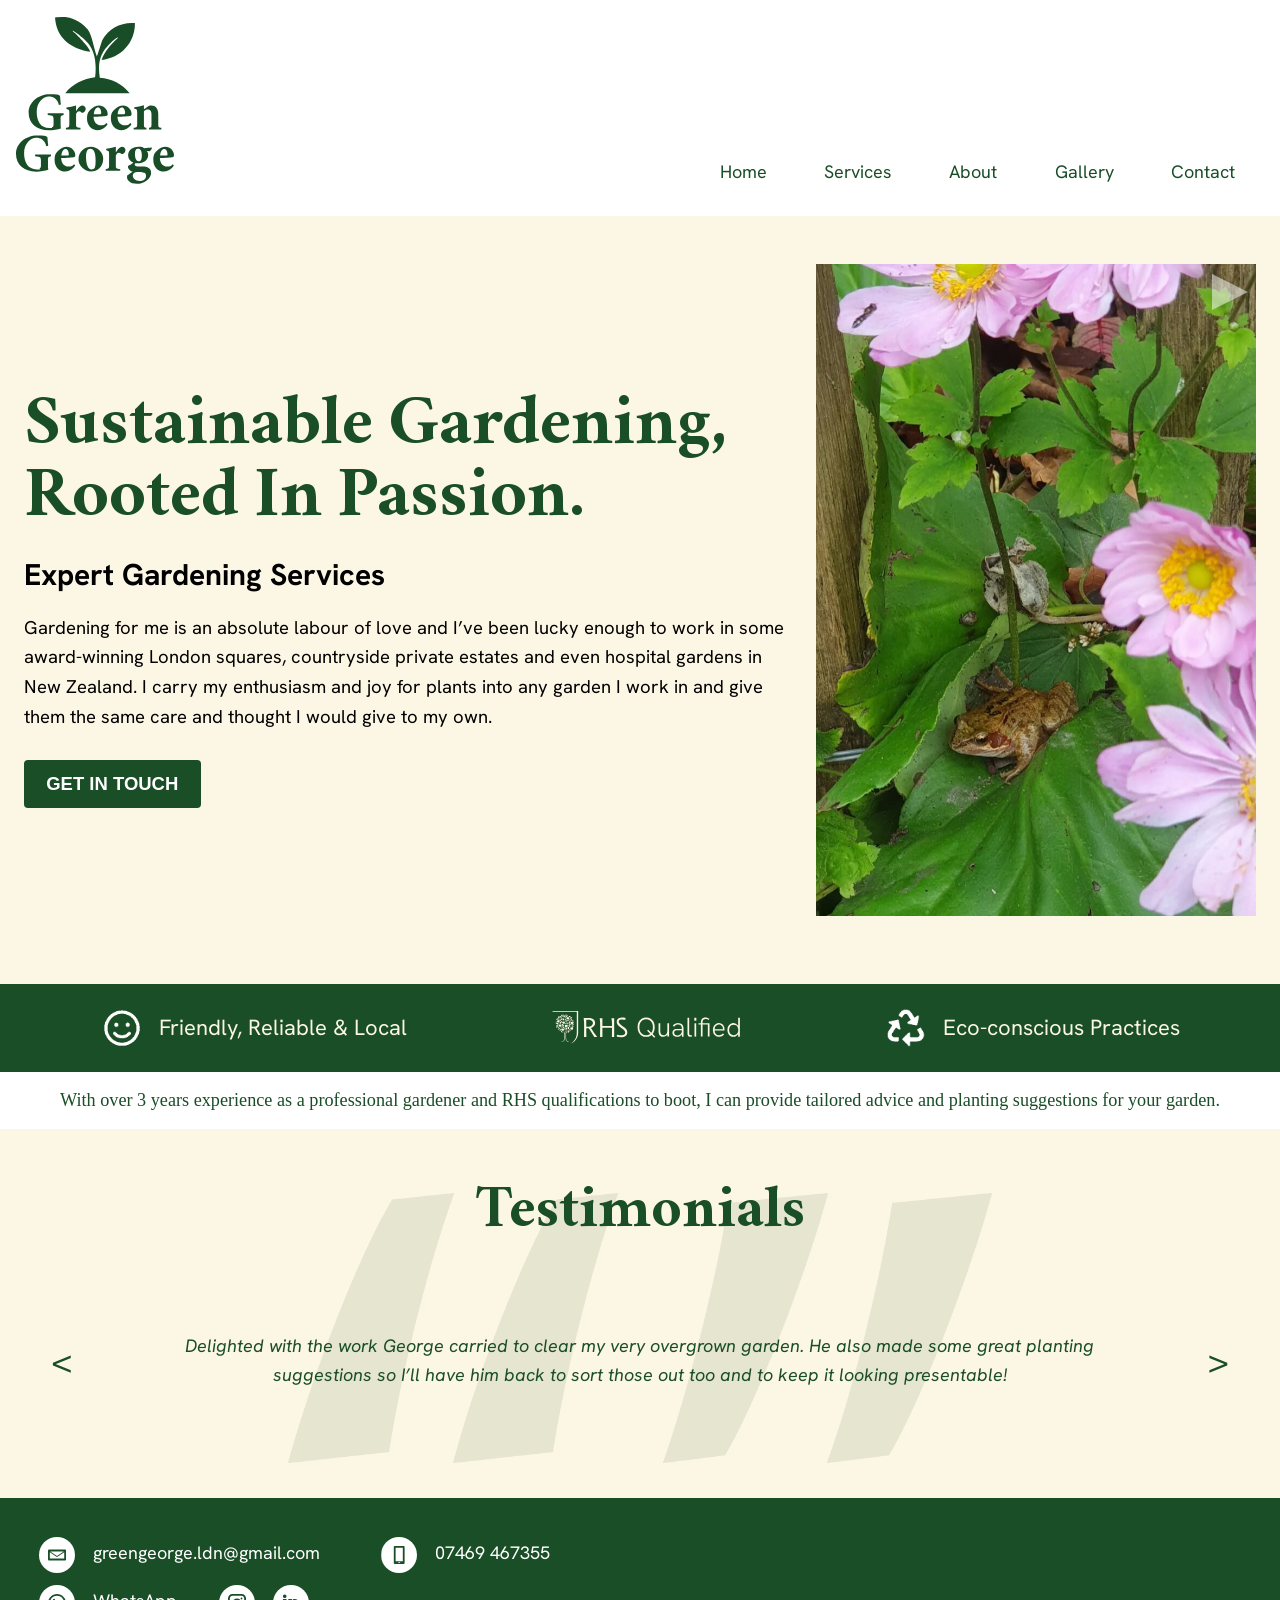
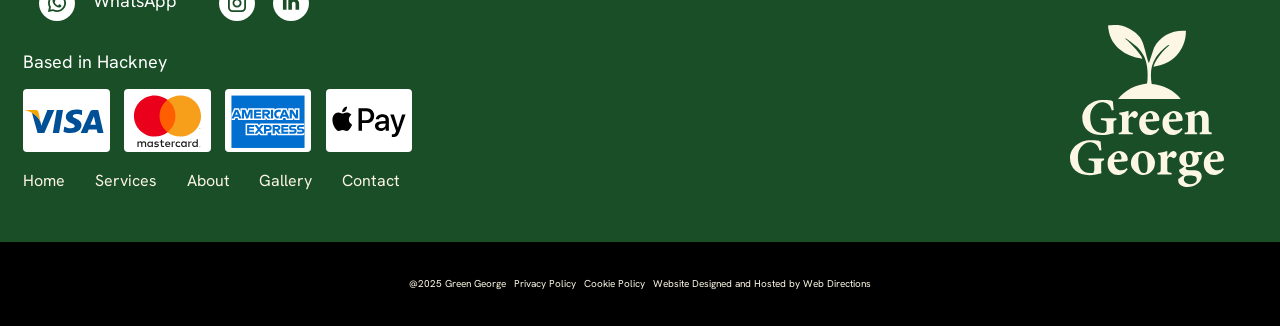
==== index.html @ a33f0d45 "css to hide appropriate spans on load" ====
<html lang="en-GB" class="no-js">
  <head>
    <meta charset="UTF-8" />
    <meta name="viewport" content="width=device-width, initial-scale=1" />
    <link rel="profile" href="https://gmpg.org/xfn/11" />
    <meta
      name="robots"
      content="index, follow, max-image-preview:large, max-snippet:-1, max-video-preview:-1"
    />
    <meta property="og:locale" content="en_US" />
    <meta property="og:type" content="website" />
    <meta property="og:title" content="Home - Green George" />
    <meta
      property="og:description"
      content="Expert Gardening Services - Providing tailored advice and planting suggestions for you and your garden"
    />
    <meta property="og:url" content="https://greengeorge.co.uk/" />
    <meta property="og:site_name" content="Green George" />
    <meta
      property="article:modified_time"
      content="2025-09-25T16:27:24+00:00"
    />
    <meta
      property="og:image"
      content="https://greengeorge.co.uk/wp-content/uploads/2025/09/IMG_1477-1.jpg"
    />
    <meta property="og:image:width" content="1350" />
    <meta property="og:image:height" content="1800" />
    <meta property="og:image:type" content="image/jpeg" />
    <meta name="twitter:card" content="summary_large_image" />

    <title>Home - Green George</title>
    <link rel="stylesheet" href="resources/css/main.css" media="all" />
    <link rel="preconnect" href="https://fonts.googleapis.com" />
    <link rel="preconnect" href="https://fonts.gstatic.com" crossorigin />
    <link
      href="https://fonts.googleapis.com/css2?family=Hanken+Grotesk:ital,wght@0,100..900;1,100..900&display=swap"
      rel="stylesheet"
    />
    <script>
      if (screen && screen.width) {
        document.cookie =
          "resolution=" + Math.max(screen.width, screen.height) + "; path=/";
      }
    </script>
    <script src="resources/js/mod.js"></script>
  </head>
  <body>
    <div id="home">
      <header>
        <h1>Green George</h1>
        <a href="#">
          <svg xmlns="http://www.w3.org/2000/svg" viewBox="0 0 424 447.7">
            <defs>
              <style>
                .st0 {
                  fill: #194e27;
                }
              </style>
            </defs>
            <path
              class="st0"
              d="M136.2.5c19.6,2.3,44.5,17.5,56.4,33.1,11.9,15.6,15.4,48.4,24.5,72.1l14.3-43c16.8-32.8,51.3-49.5,87.7-46.5,1,52.3-37.7,94.4-89.5,98.9,8.4-23.4,25.8-42.7,43.9-58.9.2-1.2-1.6-1.1-2.3-.8-7.9,3.2-28.3,24.8-33.5,32.4-16.3,23.8-16.9,47.4-12.9,75.2,31.3,1.9,60.8,17,80.2,41.5h-172.7c19.3-24.7,49-38.9,79.9-42.6,2.2-14.7,2-29.8.2-44.6-3.2-25.5-12.4-42.5-31.4-59.7-4.3-3.9-21.6-17.8-25.9-19.6s-2.6-.4-2.3.8c7.2,4.3,49.8,48.8,45.5,54.2-45.3-6.4-85.8-32.8-92.3-81.1-.3-2.2-2.3-11.5.5-11.5,9.5.8,20.5-1.1,29.8,0h-.1Z"
            ></path>
            <g>
              <path
                class="st0"
                d="M127.7,262.8c-7.1,1.4-8,2-8,11.5v11.2c0,5.1.1,9.7.9,13.4-8.5,2.1-20.9,5.3-32.5,5.3-33,0-54.2-18.8-54.2-47.3s26.3-49.5,56.4-49.5,22.6,2.8,27.8,4c.4,5,1.1,12.4,2.3,23.6l-5.3,1c-3.6-15.8-14.2-22.6-27.6-22.6s-31.9,15.4-31.9,41,10.5,43.8,33.9,43.8,6.1-.4,8-1.7c2.1-1.3,3.3-3.6,3.3-7.8v-13.5c0-10-.7-11.1-15.7-12.4v-4.8h42.7v4.8h0Z"
              ></path>
              <path
                class="st0"
                d="M161.7,252.4c5.1-8.8,10.7-14.9,15.9-14.9s9.5,4,9.5,8.8-3.1,9.1-7,10.5c-2,.7-3.4.3-4.4-.6-2.4-2-4.1-3-6.5-3s-5.6,1.9-8,7.4v26.5c0,8.8.9,9.4,11.8,10.4v4.6h-39v-4.6c7.7-.9,9.1-1.6,9.1-10.4v-31c0-7.3-1.1-7.8-7.7-9.4v-4c8.5-1.1,16.9-2.7,25.8-5.4v15.1h.5Z"
              ></path>
              <path
                class="st0"
                d="M245.7,288c-8.7,13-19.8,15.8-25.6,15.8-18.9,0-29.5-14.1-29.5-30.5s4.6-19.9,10.5-25.8c6.3-6.3,14.1-10.1,21.9-10.1,13.1,0,23.2,11.2,23.1,22.9,0,2.8-.9,4.7-4.1,5.1-2.6.3-19.9,1.7-33.9,2.3.7,15.2,9.1,22.9,19.2,22.9s10.8-1.9,15.8-6.1l2.6,3.4h0ZM208.9,261.1c5.8-.1,11.1-.3,16.9-.4,2.1-.1,2.8-.4,3-2.8,0-7.3-3.1-14.7-8.7-14.7s-10.4,6.5-11.2,17.9h0Z"
              ></path>
              <path
                class="st0"
                d="M309.8,288c-8.7,13-19.8,15.8-25.6,15.8-18.9,0-29.5-14.1-29.5-30.5s4.6-19.9,10.5-25.8c6.3-6.3,14.1-10.1,21.9-10.1,13.1,0,23.2,11.2,23.1,22.9,0,2.8-.9,4.7-4.1,5.1-2.6.3-19.9,1.7-33.9,2.3.7,15.2,9.1,22.9,19.2,22.9s10.8-1.9,15.8-6.1l2.6,3.4h0ZM272.9,261.1c5.8-.1,11.1-.3,16.9-.4,2.1-.1,2.8-.4,3-2.8,0-7.3-3.1-14.7-8.7-14.7s-10.4,6.5-11.2,17.9h0Z"
              ></path>
              <path
                class="st0"
                d="M356.9,302.1v-4.6c6-1,6.7-1.4,6.7-11.5v-24.2c0-10.2-4.7-13.4-9.8-13.4s-6.8,1.6-10.5,4.4v34.4c0,8.8.9,9.3,6.7,10.2v4.6h-34.3v-4.6c8.8-1.3,9.5-1.4,9.5-11v-29.5c0-8.5-.7-9.1-7.7-10.4v-4.1c8.1-1,17.4-3,25.8-5.4v10.5c2.8-2,5.7-4.3,8.8-6.3,4.3-2.7,7-4,11.1-4,11.5,0,18.6,8.5,18.6,22.8v26.9c0,9,.9,9.3,8.3,10.4v4.6h-33.2v.2Z"
              ></path>
              <path
                class="st0"
                d="M93.8,373.6c-7.1,1.4-8,2-8,11.5v11.2c0,5.1.1,9.7.9,13.4-8.5,2.1-20.9,5.3-32.5,5.3-33,0-54.2-18.8-54.2-47.3s26.3-49.5,56.4-49.5,22.6,2.8,27.8,4c.4,5,1.1,12.4,2.3,23.6l-5.3,1c-3.6-15.8-14.2-22.6-27.6-22.6s-31.9,15.4-31.9,41,10.5,43.8,33.9,43.8,6.1-.4,8-1.7c2.1-1.3,3.3-3.6,3.3-7.8v-13.5c0-10-.7-11.1-15.7-12.4v-4.8h42.7v4.8h-.1Z"
              ></path>
              <path
                class="st0"
                d="M158.7,398.8c-8.7,13-19.8,15.8-25.6,15.8-18.9,0-29.5-14.1-29.5-30.5s4.6-19.9,10.5-25.8c6.3-6.3,14.1-10.1,21.9-10.1,13.1,0,23.2,11.2,23.1,22.9,0,2.8-.9,4.7-4.1,5.1-2.6.3-19.9,1.7-33.9,2.3.7,15.2,9.1,22.9,19.2,22.9s10.8-1.9,15.8-6.1l2.6,3.4h0ZM121.8,371.9c5.8-.1,11.1-.3,16.9-.4,2.1-.1,2.8-.4,3-2.8,0-7.3-3.1-14.7-8.7-14.7s-10.4,6.5-11.2,17.9Z"
              ></path>
              <path
                class="st0"
                d="M234,380.3c0,22.9-16.4,34.3-33,34.3s-33.3-16.2-33.3-31.7c0-22.9,18.1-34.6,33.9-34.6s32.5,14.9,32.5,32h-.1ZM188,377.7c0,17.5,5.6,31.3,14.5,31.3s11.1-3.6,11.1-24.5-5-30.7-14-30.7-11.7,7.5-11.7,23.9h0Z"
              ></path>
              <path
                class="st0"
                d="M268.4,363.2c5.1-8.8,10.7-14.9,15.9-14.9s9.5,4,9.5,8.8-3.1,9.1-7,10.5c-2,.7-3.4.3-4.4-.6-2.4-2-4.1-3-6.5-3s-5.6,1.9-8,7.4v26.5c0,8.8.9,9.4,11.8,10.4v4.6h-39v-4.6c7.7-.9,9.1-1.6,9.1-10.4v-31c0-7.3-1.1-7.8-7.7-9.4v-4c8.5-1.1,16.9-2.7,25.8-5.4v15.1h.5Z"
              ></path>
              <path
                class="st0"
                d="M365.1,351.4c-.9,2.4-3.6,7.1-6.1,8.7l-8.1-.6c2.3,2.7,3.8,6,3.8,10.8,0,14.8-13.2,22.2-27.2,22.2s-4.8-.4-7-.7c-1.1,1.1-2,2.4-2,4,0,2.4,2.3,5.6,9.1,5.4,4.6,0,8.5-.1,13.1-.1,8.8,0,21.9,2.4,21.9,17.4s-19.1,29.2-38,29.2-26.6-9.4-26.6-17.4,1.6-5.4,4.4-7.8c3.4-2.7,7.1-4.7,10.8-7-6-2.1-8.7-4.8-10.7-7.8-1.6-2.3-2.3-5.7-2.1-7.7,7.4-3,11.8-6.8,14.5-9.4-8.5-2.8-14-10.1-14-18.9,0-15.9,14.8-23.3,27.6-23.3s10,1.1,15.2,3.8c7.4-.3,14.9-1.1,20.6-1.7l.6,1h.2ZM316.7,418.8c-2,2.1-3.3,4.3-3.3,7.3,0,6.8,7.1,13.7,18.4,13.7s17.2-5.8,17.2-13.4-3.6-8.1-8-9.3c-3.8-1-7-1.3-12.2-1.3s-10,.7-12.1,3h0ZM319.3,369.3c0,10,3.3,17.9,9.8,17.9s8.5-5.7,8.5-16.2-3-17.5-9.8-17.5-8.5,5.4-8.5,15.8h0Z"
              ></path>
              <path
                class="st0"
                d="M423.6,398.8c-8.7,13-19.8,15.8-25.6,15.8-18.9,0-29.5-14.1-29.5-30.5s4.6-19.9,10.5-25.8,14.1-10.1,21.9-10.1c13.1,0,23.2,11.2,23.1,22.9,0,2.8-.9,4.7-4.1,5.1-2.6.3-19.9,1.7-33.9,2.3.7,15.2,9.1,22.9,19.2,22.9s10.8-1.9,15.8-6.1l2.6,3.4h0ZM386.7,371.9c5.8-.1,11.1-.3,16.9-.4,2.1-.1,2.8-.4,3-2.8,0-7.3-3.1-14.7-8.7-14.7s-10.4,6.5-11.2,17.9h0Z"
              ></path>
            </g>
          </svg>
        </a>
        <input type="checkbox" id="menu" />
        <label for="menu">nav</label>
        <nav>
          <ul>
            <li><a href="#">Home</a></li>
            <li><a href="services/">Services</a></li>
            <li><a href="about/">About</a></li>
            <li><a href="gallery/">Gallery</a></li>
            <li><a href="contact/">Contact</a></li>
          </ul>
        </nav>
      </header>
      <main>
        <section id="player" class="c-mm">
          <input type="checkbox" id="anim1" name="slideshow" hidden />
          <label class="c-mm__play" for="anim1"></label>
          <aside>
            <figure style="--animn: kb-t; --index: 0; --y: 60%"
            >
              <img src="resources/images/10PLTMGGEh8.jpg" />
            </figure>
            <figure style="--animn: kb-tr; --index: 1; --y: 60%"
            >
              <img src="resources/images/20241104_131502.jpg" />
            </figure>
            <figure style="--animn: kb-bl; --index: 2; --x: 55%"
            >
              <img src="resources/images/20241114_094758.jpg" />
            </figure>
            <figure style="--animn: kb-tl; --index: 3; --y: 35%"
            >
              <img src="resources/images/IMG_0311.jpg" />
            </figure>

            <figure style="--animn: kb-r; --index: 4; --y: 55%"
            >
              <img src="resources/images/IMG_0324.jpg" />
            </figure>
            <figure style="--animn: kb-t; --index: 5"
            >
              <img src="resources/images/IMG_0229.jpg" />
            </figure>
            <figure style="--animn: kb-tr; --index: 6"
            >
              <img src="resources/images/IMG_0558.jpg" />
            </figure>

            <figure style="--animn: kb-tl; --index: 7; --y: 80%"
            >
              <img src="resources/images/IMG_1395.jpg" />
            </figure>
            <figure style="--animn: kb-br; --index: 8; --y: 70%"
            >
              <img src="resources/images/IMG_1442.jpg" />
            </figure>
            <figure style="--animn: kb-t; --index: 9"
            >
              <img src="resources/images/IMG_1477.jpg" />
            </figure>

            <figure style="--animn: kb-tr; --index: 10; --y: 60%"
            >
              <img src="resources/images/IMG_0388.jpg" />
            </figure>
            <figure style="--animn: kb-bl; --index: 11; --y: 80%"
            >
              <img src="resources/images/IMG_1478.jpg" />
            </figure>
            <figure style="--animn: kb-bl; --index: 12"
            >
              <img src="resources/images/IMG_0556.jpg" />
            </figure>
            <figure style="--animn: kb-b; --index: 13; --y: 60%"
            >
              <img src="resources/images/IMG_1485.jpg" />
            </figure>
            <figure style="--animn: kb-bl; --index: 14"
            >
              <img src="resources/images/IMG_1530.jpg" />
            </figure>
            <figure style="
                --animn: kb-bl;
                --index: 15;
                --x: 90%;
                --y: 10%;
              "
            >
              <img src="resources/images/IMG_1531.jpg" />
            </figure>
          </aside>
          <article>
            <h1>Sustainable Gardening, Rooted In Passion.</h1>
            <h4>Expert Gardening Services</h4>
            <p>
              Gardening for me is an absolute labour of love and I&rsquo;ve been
              lucky enough to work in some award-winning London squares,
              countryside private estates and even hospital gardens in New
              Zealand. I carry my enthusiasm and joy for plants into any garden
              I work in and give them the same care and thought I would give to
              my own.
            </p>
            <button><a>Get In Touch</a></button>
          </article>
        </section>
        <nav class="eco">
          <ul>
            <li>Friendly, Reliable & Local</li>
            <li>RHS Qualified</li>
            <li>Eco-conscious Practices</li>
          </ul>
        </nav>
        <section class="mission">
          <article>
            <p>
              With over 3 years experience as a professional gardener and RHS
              qualifications to boot, I can provide tailored advice and planting
              suggestions for your garden.
            </p>
          </article>
        </section>

        <section class="testimonials">
          <h2>Testimonials</h2>
          <div>
            <article>
              <p>
                George is excellent! Highly knowledgeable, very friendly, and
                works very efficiently. He did an excellent job with big
                pruning, weeding, mulching job, was highly communicative
                beforehand, and followed up with a very detailed list of
                planting ideas. Highly recommend!
              </p>
            </article>
            <article>
              <p>
                George is a brilliant gardener. Very knowledgeable about plants
                and garden design and a hard worker. He helped us transform our
                garden. I cannot recommend him highly enough.
              </p>
            </article>
            <article>
              <p>
                George has done an excellent job with our back garden. He is
                responsive and clear in communications when organising
                appointments. His work is thorough and the garden looks great
                after he has visited. He is proactive in making suggestions to
                improve the garden in achievable ways and is happy to implement
                those changes (for example, we had a bed that needed filling so
                he brought some lavender round to plant, and we have large
                invasive Budlea that he is helping to find a permanent solution
                for). He is clearly very knowledgeable about horticulture and
                that has helped him get to grips quickly with the specific
                issues in our garden. We are very happy to have George&rsquo;s
                services and would recommend him to others in the London area.
              </p>
            </article>
            <article>
              <p>
                Delighted with the work George carried to clear my very
                overgrown garden. He also made some great planting suggestions
                so I&rsquo;ll have him back to sort those out too and to keep it
                looking presentable!
              </p>
            </article>
          </div>
        </section>
        <footer>
          <section class="contact">
            <p>greengeorge.ldn@gmail.com</p>
            <p>07469 467355</p>
            <p>WhatsApp</p>
            <p></p>
            <p></p>
          </section>
          <p>Based in Hackney</p>
          <section class="payment">
            <div></div>
            <div></div>
            <div></div>
            <div></div>
          </section>
          <nav>
            <ul>
              <li><a href="#">Home</a></li>
              <li><a href="../services">Services</a></li>
              <li><a href="../about">About</a></li>
              <li><a href="../gallery">Gallery</a></li>
              <li><a href="../contact">Contact</a></li>
            </ul>
          </nav>
        </footer>
      </main>
      <footer>
        <ul>
          <li><a href="#">@2025 Green George</a></li>
          <li><a href="privacy">Privacy Policy</a></li>
          <li><a href="cookie">Cookie Policy</a></li>
          <li>
            <a href="https://webdirections.co.uk/" target="_blank"
              >Website Designed and Hosted by Web Directions</a
            >
          </li>
        </ul>
      </footer>
    </div>
    <script src="resources/js/meta.js"></script>
    <script src="resources/js/utils.js"></script>
    <script src="resources/js/testi.js"></script>
  </body>
</html>
---- resources/css/main.css ----
@import url(https://fonts.googleapis.com/css?family=Merriweather:wght@400;700&display=swap);
/*https://gist.github.com/robinrendle/1d20c566c5e5fbd67f25*/
/*Box sizing (the nuclear option)*/
html {
  -ms-box-sizing: border-box;
  -webkit-box-sizing: border-box;
  -moz-box-sizing: border-box;
  box-sizing: border-box;
}

*,
*:before,
*:after {
  -ms-box-sizing: inherit;
  -webkit-box-sizing: inherit;
  -moz-box-sizing: inherit;
  box-sizing: inherit;
}

/* Fix font rendering defaults */
html, button {
  -ms-text-size-adjust: 100%;
  -webkit-text-size-adjust: 100%;
  -webkit-font-smoothing: antialiased;
  -moz-osx-font-smoothing: grayscale;
}

body {
  font-size: 100%;
}

html, body {
  height: 100%;
}

html, body, div, span, applet, object, iframe, h1, h2, h3, h4, h5, h6, p, blockquote, pre, a, abbr, acronym, address, big, cite, code, del, dfn, em, img, ins, kbd, q, s, samp, small, strike, strong, sub, sup, tt, var, b, u, i, center, input, dl, dt, dd, ol, ul, li, fieldset, form, label, legend, table, caption, tbody, tfoot, thead, tr, th, td, article, aside, canvas, embed, figure, figcaption, footer, header, hgroup, menu, nav, output, section, summary, time, mark, audio, video {
  margin: 0;
  padding: 0;
}

/* IE fixes for HTML5 elements */
article, aside, details, figcaption, figure, footer, header, hgroup, main, menu, nav, section, summary {
  display: block;
}

table {
  border-collapse: collapse;
  border-spacing: 0;
}

caption, th, td {
  text-align: left;
  font-weight: normal;
  vertical-align: middle;
}

strong, b, mark {
  font-weight: bold;
  font-style: inherit;
}

em, i, cite, q, address, dfn, var {
  font-style: italic;
  font-weight: inherit;
}

a, u, ins {
  text-decoration: none;
}

pre, code, samp, kbd {
  font-family: monospace;
}

iframe {
  width: 100%;
}

img {
  /*max-width: 100%;
     height: auto;
     -msinterpolation-mode: bicubic;*/
  border: none;
}

input, select, textarea {
  font: inherit;
}

button {
  cursor: pointer;
  font-size: 100%;
}

ol, ul, dl {
  list-style: none;
}

/* Mixin to prefix a property
/// @author Kitty Giraudel
/// @param {String} $property - Property name
/// @param {*} $value - Property value
/// @param {List} $prefixes (()) - List of prefixes to print
/// */
/*.selector {
  @include prefix(transform, rotate(45deg), webkit ms);
}
  */
/*
https://www.sitepoint.com/building-linear-gradient-mixin-sass/#buildingthemixin
Test if `$value` is a valid direction
@param {*} $value - Value to test
@return {Bool}
*/
.spandef {
  background-color: rgba(255, 255, 255, 0.2);
}

.spanhi {
  background-color: white;
}

@keyframes services {
  0% {
    margin-left: 0%;
  }
  14% {
    margin-left: 0%;
  }
  17% {
    margin-left: -100%;
  }
  32% {
    margin-left: -100%;
  }
  35% {
    margin-left: -200%;
  }
  49% {
    margin-left: -200%;
  }
  52% {
    margin-left: -300%;
  }
  67% {
    margin-left: -300%;
  }
  70% {
    margin-left: -400%;
  }
  84% {
    margin-left: -400%;
  }
  87% {
    margin-left: -500%;
  }
  100% {
    margin-left: -500%;
  }
}
@keyframes span1 {
  0% {
    background-color: white;
  }
  17% {
    background-color: white;
  }
  18% {
    background-color: rgba(255, 255, 255, 0.2);
  }
}
@keyframes span2 {
  0% {
    background-color: rgba(255, 255, 255, 0.2);
  }
  17% {
    background-color: rgba(255, 255, 255, 0.2);
  }
  18% {
    background-color: white;
  }
  34% {
    background-color: white;
  }
  35% {
    background-color: rgba(255, 255, 255, 0.2);
  }
}
@keyframes span3 {
  0% {
    background-color: rgba(255, 255, 255, 0.2);
  }
  34% {
    background-color: rgba(255, 255, 255, 0.2);
  }
  35% {
    background-color: white;
  }
  51% {
    background-color: white;
  }
  52% {
    background-color: rgba(255, 255, 255, 0.2);
  }
}
@keyframes span4 {
  0% {
    background-color: rgba(255, 255, 255, 0.2);
  }
  51% {
    background-color: rgba(255, 255, 255, 0.2);
  }
  52% {
    background-color: white;
  }
  68% {
    background-color: white;
  }
  71% {
    background-color: rgba(255, 255, 255, 0.2);
  }
}
@keyframes span5 {
  0% {
    background-color: rgba(255, 255, 255, 0.2);
  }
  70% {
    background-color: rgba(255, 255, 255, 0.2);
  }
  71% {
    background-color: white;
  }
  87% {
    background-color: white;
  }
  88% {
    background-color: rgba(255, 255, 255, 0.2);
  }
}
@keyframes span6 {
  0% {
    background-color: rgba(255, 255, 255, 0.2);
  }
  86% {
    background-color: rgba(255, 255, 255, 0.2);
  }
  87% {
    background-color: white;
  }
  100% {
    background-color: white;
  }
}
@keyframes services_mid {
  0% {
    margin-left: 0%;
  }
  17% {
    margin-left: 0%;
  }
  20% {
    margin-left: -52%;
  }
  37% {
    margin-left: -52%;
  }
  40% {
    margin-left: -104%;
  }
  57% {
    margin-left: -104%;
  }
  60% {
    margin-left: -156%;
  }
  77% {
    margin-left: -156%;
  }
  80% {
    margin-left: -208%;
  }
  100% {
    margin-left: -208%;
  }
}
@keyframes span11 {
  0% {
    background-color: white;
  }
  19% {
    background-color: white;
  }
  20% {
    background-color: rgba(255, 255, 255, 0.2);
  }
}
@keyframes span12 {
  0% {
    background-color: rgba(255, 255, 255, 0.2);
  }
  19% {
    background-color: rgba(255, 255, 255, 0.2);
  }
  20% {
    background-color: white;
  }
  39% {
    background-color: white;
  }
  40% {
    background-color: rgba(255, 255, 255, 0.2);
  }
}
@keyframes span13 {
  0% {
    background-color: rgba(255, 255, 255, 0.2);
  }
  39% {
    background-color: rgba(255, 255, 255, 0.2);
  }
  40% {
    background-color: white;
  }
  59% {
    background-color: white;
  }
  60% {
    background-color: rgba(255, 255, 255, 0.2);
  }
}
@keyframes span14 {
  0% {
    background-color: rgba(255, 255, 255, 0.2);
  }
  59% {
    background-color: rgba(255, 255, 255, 0.2);
  }
  60% {
    background-color: white;
  }
  79% {
    background-color: white;
  }
  80% {
    background-color: rgba(255, 255, 255, 0.2);
  }
}
@keyframes span15 {
  0% {
    background-color: rgba(255, 255, 255, 0.2);
  }
  79% {
    background-color: rgba(255, 255, 255, 0.2);
  }
  80% {
    background-color: white;
  }
  99% {
    background-color: white;
  }
  100% {
    background-color: rgba(255, 255, 255, 0.2);
  }
}
@keyframes services_max {
  0% {
    margin-left: 0%;
  }
  22% {
    margin-left: 0%;
  }
  25% {
    margin-left: -34.333%;
  }
  47% {
    margin-left: -34.333%;
  }
  50% {
    margin-left: -68.666%;
  }
  72% {
    margin-left: -68.666%;
  }
  75% {
    margin-left: -103%;
  }
  100% {
    margin-left: -103%;
  }
}
@keyframes span21 {
  0% {
    background-color: white;
  }
  24% {
    background-color: white;
  }
  25% {
    background-color: rgba(255, 255, 255, 0.2);
  }
}
@keyframes span22 {
  0% {
    background-color: rgba(255, 255, 255, 0.2);
  }
  25% {
    background-color: rgba(255, 255, 255, 0.2);
  }
  26% {
    background-color: white;
  }
  49% {
    background-color: white;
  }
  50% {
    background-color: rgba(255, 255, 255, 0.2);
  }
}
@keyframes span23 {
  0% {
    background-color: rgba(255, 255, 255, 0.2);
  }
  50% {
    background-color: rgba(255, 255, 255, 0.2);
  }
  51% {
    background-color: white;
  }
  74% {
    background-color: white;
  }
  75% {
    background-color: rgba(255, 255, 255, 0.2);
  }
}
@keyframes span24 {
  0% {
    background-color: rgba(255, 255, 255, 0.2);
  }
  75% {
    background-color: rgba(255, 255, 255, 0.2);
  }
  76% {
    background-color: white;
  }
  99% {
    background-color: white;
  }
  100% {
    background-color: rgba(255, 255, 255, 0.2);
  }
}
@keyframes looper {
  5% {
    transform: translateX(0%);
  }
  6% {
    transform: translateX(-100%);
  }
  11% {
    transform: translateX(-100%);
  }
  12% {
    transform: translateX(-200%);
  }
  17% {
    transform: translateX(-200%);
  }
  18% {
    transform: translateX(-300%);
  }
  23% {
    transform: translateX(-300%);
  }
  24% {
    transform: translateX(-400%);
  }
  29% {
    transform: translateX(-400%);
  }
  30% {
    transform: translateX(-500%);
  }
  35% {
    transform: translateX(-500%);
  }
  36% {
    transform: translateX(-600%);
  }
  41% {
    transform: translateX(-600%);
  }
  42% {
    transform: translateX(-700%);
  }
  47% {
    transform: translateX(-700%);
  }
  48% {
    transform: translateX(-800%);
  }
  53% {
    transform: translateX(-800%);
  }
  54% {
    transform: translateX(-900%);
  }
  59% {
    transform: translateX(-900%);
  }
  60% {
    transform: translateX(-1000%);
  }
  65% {
    transform: translateX(-1000%);
  }
  66% {
    transform: translateX(-1100%);
  }
  71% {
    transform: translateX(-1100%);
  }
  72% {
    transform: translateX(-1200%);
  }
  77% {
    transform: translateX(-1200%);
  }
  78% {
    transform: translateX(-1300%);
  }
  83% {
    transform: translateX(-1300%);
  }
  84% {
    transform: translateX(-1400%);
  }
  89% {
    transform: translateX(-1400%);
  }
  90% {
    transform: translateX(-1500%);
  }
  95% {
    transform: translateX(-1500%);
  }
  96% {
    transform: translateX(-1600%);
  }
  100% {
    transform: translateX(-1600%);
  }
}
@keyframes testo {
  22% {
    transform: translateX(0);
  }
  25% {
    transform: translateX(-100%);
  }
  47% {
    transform: translateX(-100%);
  }
  50% {
    transform: translateX(-200%);
  }
  72% {
    transform: translateX(-200%);
  }
  75% {
    transform: translateX(-300%);
  }
  100% {
    transform: translateX(-300%);
  }
}
@keyframes gallery {
  0% {
    transform: scale(80%);
  }
  100% {
    transform: scale(100%);
  }
}
/* ----------------------------------------------
 * Generated by Animista on 2020-11-25 9:5:10
 * Licensed under FreeBSD License.
 * See http://animista.net/license for more info. 
 * w: http://animista.net, t: @cssanimista
 * ---------------------------------------------- */
@keyframes kb-t {
  0% {
    transform: scale(1) translateY(0);
    transform-origin: 50% 16%;
  }
  100% {
    transform: scale(1.25) translateY(-15px);
    transform-origin: top;
  }
}
@keyframes kb-tr {
  0% {
    transform: scale(1) translate(0, 0);
    transform-origin: 84% 16%;
  }
  100% {
    transform: scale(1.25) translate(20px, -15px);
    transform-origin: right top;
  }
}
@keyframes kb-r {
  0% {
    transform: scale(1) translate(0, 0);
    transform-origin: 84% 50%;
  }
  100% {
    transform: scale(1.25) translateX(20px);
    transform-origin: right;
  }
}
@keyframes kb-br {
  0% {
    transform: scale(1) translate(0, 0);
    transform-origin: 84% 84%;
  }
  100% {
    transform: scale(1.25) translate(20px, 15px);
    transform-origin: right bottom;
  }
}
@keyframes kb-b {
  0% {
    transform: scale(1) translateY(0);
    transform-origin: 50% 84%;
  }
  100% {
    transform: scale(1.25) translateY(15px);
    transform-origin: bottom;
  }
}
@keyframes kb-bl {
  0% {
    transform: scale(1) translate(0, 0);
    transform-origin: 16% 84%;
  }
  100% {
    transform: scale(1.5) translate(-20px, 15px);
    transform-origin: left bottom;
  }
}
@keyframes kb-l {
  0% {
    transform: scale(1) translate(0, 0);
    transform-origin: 16% 50%;
  }
  100% {
    transform: scale(1.25) translate(-20px, 15px);
    transform-origin: left;
  }
}
@keyframes kb-tl {
  0% {
    transform: scale(1) translate(0, 0);
    transform-origin: 16% 16%;
  }
  100% {
    transform: scale(1.25) translate(-20px, -15px);
    transform-origin: top left;
  }
}
@font-face {
  font-family: "Crimson";
  src: url("../font/Crimson-Bold.woff2") format("woff2"), url("../font/Crimson-Bold.woff") format("woff");
  font-weight: bold;
  font-style: normal;
  font-display: swap;
}
@font-face {
  font-family: "Handwritten";
  src: url("../fonts/AlexBrush-Regular.ttf") format("truetype");
}
body {
  font-family: "Lucida Sans", "Lucida Sans Regular", "Lucida Grande", "Lucida Sans Unicode", Geneva, Verdana, sans-serif;
  font-family: "Hanken Grotesk", sans-serif;
  font-optical-sizing: auto;
  font-style: normal;
  line-height: 1.4;
  font-size: 0.875rem;
}

h1,
h2 {
  font-family: "Crimson", "Times New Roman", Times, serif;
}

header nav ul {
  position: absolute;
  left: -9999px;
  top: auto;
  margin: 2em 0 0;
  max-height: 0;
  overflow: hidden;
  transition: max-height 0.5s ease-out;
}
header nav ul li a {
  padding: 0.8em 0.5em 0.8em 1em;
  display: block;
  color: hsl(0deg, 0%, 33%);
}
header nav ul li a:hover {
  color: white;
  background-color: hsl(104deg, 96%, 9%) !important;
}

main > section {
  padding: 0;
}
main > section article ul {
  list-style: disc;
  padding: 1em;
  line-height: 1.5;
  margin: 0 0 0 3em;
}
main > section article h1,
main > section article h2 {
  color: rgb(25, 78, 39);
  font-size: 2.6em;
  line-height: 1;
}
main > section article h4 {
  font-size: 1.3em;
  margin: 1em 0;
}
main > section:nth-child(2) article p:first-child {
  color: rgb(25, 78, 39);
  font-size: 1.3em;
  margin: 0 0 1em;
}
main > section:first-child {
  background-color: rgb(252, 246, 228);
}
main > section.services {
  padding: 0.7em 2em 0.7em;
  background-color: rgb(25, 78, 39);
  text-align: center;
}
main > section.services h2 {
  color: rgb(252, 246, 228);
  font-size: 2.3em;
  line-height: 1.7;
}
main > section.services article {
  background-color: rgb(252, 246, 228);
  margin: 0;
  padding: 0 0 4em;
}
main > section.services article p {
  padding: 0 4em;
}
main > section.services article > aside {
  width: 100%;
  height: 12em;
  background-repeat: no-repeat;
  background-size: cover;
  background-position: center;
}
main > section.services article h3 {
  color: rgb(25, 78, 39);
  margin: 1em 0;
  font-size: 1.6em;
  line-height: 1;
}
main > section.testimonials {
  line-height: 1.6;
  color: rgb(25, 78, 39);
  background-image: url("../assets/Speechmarks-green10.png");
  background-color: rgb(252, 246, 228);
  background-repeat: no-repeat;
  background-size: 55%;
  background-position: 50% 65%;
}
main > section.testimonials h2 {
  font-size: 2.5em;
  margin: 0;
}
main > section.testimonials p {
  margin: 0;
  font-style: italic;
}

main > footer {
  background-color: rgb(25, 78, 39);
  padding: 1em;
  color: white;
  font-size: 0.875rem;
}
main > footer section.payment div {
  width: 3em;
  height: 2.2em;
  background-repeat: no-repeat;
  background-size: cover;
}
main > footer section.payment div:first-child {
  background-image: url("../assets/visa.svg");
}
main > footer section.payment div:nth-child(2) {
  background-image: url("../assets/mastercard.svg");
}
main > footer section.payment div:nth-child(3) {
  background-image: url("../assets/americanexpress.svg");
}
main > footer section.payment div:last-child {
  background-image: url("../assets/applepay.svg");
}

main section.contact h2,
main section.contact h4 {
  -webkit-box: 1;
  -moz-box: 1;
  -webkit-flex: 1 1 100%;
  -ms-flex: 1 1 100%;
  flex: 1 1 100%;
}
main section.contact p {
  line-height: 1.8;
}
main section.contact p:before {
  width: 4vw;
  height: 4vw;
  width: 1.5em;
  height: 1.5em;
  overflow: hidden;
  display: block;
  margin-right: 5px;
  background-color: white;
  border-radius: 50%;
  background-color: rgb(25, 78, 39);
}
main section.contact p:nth-of-type(1) {
  -webkit-box: 1;
  -moz-box: 1;
  -webkit-flex: 1 1 1%;
  -ms-flex: 1 1 1%;
  flex: 1 1 1%;
}
main section.contact p:nth-of-type(1):before {
  content: url("../assets/mail_trans.svg");
  background-color: rgb(25, 78, 39);
}
main section.contact p:nth-of-type(2) {
  -webkit-box: 1;
  -moz-box: 1;
  -webkit-flex: 1 1 100%;
  -ms-flex: 1 1 100%;
  flex: 1 1 100%;
}
main section.contact p:nth-of-type(2):before {
  content: url("../assets/mobile_tran.svg");
  background-color: rgb(25, 78, 39);
}
main section.contact p:nth-of-type(3):before {
  content: url("../assets/whatsapp_trans.svg");
  background-color: rgb(25, 78, 39);
}
main section.contact p:nth-of-type(4) {
  color: rgb(25, 78, 39);
}
main section.contact p:nth-of-type(4):before {
  content: url("../assets/instagram_trans.svg");
  margin: 0 0.66em;
  background-color: rgb(25, 78, 39);
}
main section.contact p:nth-of-type(5) {
  color: rgb(25, 78, 39);
}
main section.contact p:nth-of-type(5):before {
  content: url("../assets/linkedin_trans.svg");
  background-color: rgb(25, 78, 39);
}

main > footer nav {
  font-size: 0.725em;
  padding: 0.25em 0;
}
main > footer nav ul li a:link,
main > footer nav ul li a:visited {
  color: rgb(252, 246, 228);
}
main > footer nav ul li a:hover,
main > footer nav ul li a:active {
  color: white;
}

body > div > footer ul {
  font-size: 0.625rem;
}
body > div > footer ul a:link,
body > div > footer ul a:visited {
  color: rgb(252, 246, 228);
}
body > div > footer ul a:hover,
body > div > footer ul a:active {
  color: white;
}

@media only screen and (min-width: 769px) {
  .eco {
    font-size: calc(18px + 4 * (100vw - 769px) / 511);
  }
}
@media only screen and (min-width: 1025px) {
  .mission article p:first-child {
    font-size: calc(24px + 2 * (100vw - 1025px) / 255);
  }
  header nav ul li a {
    padding: 0 1.6em;
    font-size: 1.125rem;
    color: rgb(25, 78, 39);
    transition: transform 0.2s ease-out;
  }
  header nav ul li a:hover {
    color: rgb(25, 78, 39);
    background-color: transparent !important;
    transform: scale(125%);
  }
}
@media only screen and (max-width: 1024px) {
  #home header > nav > ul > li:nth-child(1) > a:link,
#home header > nav > ul > li:nth-child(1) > a:visited {
    color: white;
    background-color: hsl(0deg, 0%, 33%);
  }
  #about header > nav > ul > li:nth-child(2) > a:link,
#about header > nav > ul > li:nth-child(2) > a:visited {
    color: white;
    background-color: hsl(0deg, 0%, 33%);
  }
  #gallery header > nav > ul > li:nth-child(3) > a:link,
#gallery header > nav > ul > li:nth-child(3) > a:visited {
    color: white;
    background-color: hsl(0deg, 0%, 33%);
  }
  #contact header > nav > ul > li:nth-child(4) > a:link,
#contact header > nav > ul > li:nth-child(4) > a:visited {
    color: white;
    background-color: hsl(0deg, 0%, 33%);
  }
}
body > div {
  display: -webkit-box;
  display: -moz-box;
  display: -ms-flexbox;
  display: -webkit-flex;
  display: flex;
  flex-wrap: nowrap;
  min-height: 100vh;
  flex-direction: column;
}
body > div > main {
  -webkit-box: 5;
  -moz-box: 5;
  -webkit-flex: 5 0 auto;
  -ms-flex: 5 0 auto;
  flex: 5 0 auto;
}
body > div > header {
  padding: 1rem;
  display: -webkit-box;
  display: -moz-box;
  display: -ms-flexbox;
  display: -webkit-flex;
  display: flex;
  flex-wrap: wrap;
  -webkit-box-pack: space-between;
  -ms-flex-pack: space-between;
  -webkit-justify-content: center;
  justify-content: space-between;
}
body > div > header h1 {
  text-indent: 100%;
  font-size: 1px;
  overflow: hidden;
  white-space: nowrap;
  color: white;
  -webkit-box: 1;
  -moz-box: 1;
  -webkit-flex: 1 1 100%;
  -ms-flex: 1 1 100%;
  flex: 1 1 100%;
}
body > div > header > a {
  width: 120px;
  height: 126.7px;
  display: block;
}
body > div > header > a svg path {
  fill: hsl(136deg, 51%, 20%) !important;
}
body > div > header input {
  display: none;
}
body > div > header label {
  position: absolute;
  top: 1em;
  right: 2.2em;
  width: 2em;
  height: 2em;
  text-indent: -10em;
  overflow: hidden;
  background-image: url("../assets/menu.jpg");
  background-repeat: no-repeat;
  background-position: center;
  background-size: contain;
}
body > div > header input:checked ~ nav ul {
  position: absolute;
  z-index: 1;
  left: calc(100% - 6em);
  background-color: rgba(255, 255, 255, 0.8);
  box-shadow: 1px 1px 4px rgb(25, 78, 39);
  max-height: 11.9em;
}
body > div > footer {
  -webkit-box: 1;
  -moz-box: 1;
  -webkit-flex: 1 0 1em;
  -ms-flex: 1 0 1em;
  flex: 1 0 1em;
}

section {
  padding: 1rem;
}
section article button {
  border-radius: 4px;
  border-width: 0;
  padding: 0.7em 1.2em;
  margin: 1.5em 0 0.5em;
  background-color: rgb(25, 78, 39);
  color: white;
}
section article button a {
  text-transform: uppercase;
  font-weight: bold;
}

.eco {
  background-color: rgb(25, 78, 39);
  color: rgb(252, 246, 228);
  padding: 1em;
  text-align: center;
}
.eco ul {
  list-style: none;
  padding: 0;
  margin: 0;
  overflow: hidden;
  line-height: 2;
}
.eco ul li {
  display: inline;
  padding: 0.15em 1.9em;
}
.eco ul li:first-child {
  background: url("../assets/smiley.png") no-repeat 0 0/contain;
}
.eco ul li:nth-child(2) {
  overflow: hidden;
  height: 0;
  padding: 1.35em 0 0 0;
  display: block;
  background: url("../assets/rhs.svg") no-repeat center/contain;
}
.eco ul li:last-child {
  background: url("../assets/eco.png") no-repeat 0 0/contain;
}

main > footer nav ul li {
  display: inline-block;
  margin-right: 1.6em;
}
main > footer .payment {
  display: -webkit-box;
  display: -moz-box;
  display: -ms-flexbox;
  display: -webkit-flex;
  display: flex;
  flex-wrap: nowrap;
  margin: 0;
  padding: 0.5em 0;
}
main > footer .payment div {
  min-width: 2.8em;
  height: 2.15em;
  width: 2.9em;
  margin: 0 0.5em 0 0;
  border-radius: 4px;
  overflow: hidden;
}
main > footer .payment div:last-child {
  margin: 0;
}

html body > div > main section > aside {
  margin: 0 0 1.2em;
}
html body > div > main section > aside > a {
  display: block;
}
html body > div > main section > aside > a img {
  width: 100%;
  display: block;
}
html body > div > main > footer {
  background-color: rgb(25, 78, 39);
  padding: 1.3em 1.3em 2.5em;
  color: white;
}
html body > div > main > footer section.contact {
  padding: 0;
}
html body > div > main section.contact {
  padding: 1.3em 1.3em 2.5em;
  display: -webkit-box;
  display: -moz-box;
  display: -ms-flexbox;
  display: -webkit-flex;
  display: flex;
  flex-wrap: wrap;
}
html body > div > main section.contact p {
  display: -webkit-box;
  display: -moz-box;
  display: -ms-flexbox;
  display: -webkit-flex;
  display: flex;
  flex-wrap: nowrap;
  margin: 0 0 0.66em;
}
html body > div > main + footer {
  background-color: black;
  padding: 5em;
  color: white;
  font-size: 0.5em;
  text-align: center;
}
html body > div > main + footer ul {
  display: -webkit-box;
  display: -moz-box;
  display: -ms-flexbox;
  display: -webkit-flex;
  display: flex;
  flex-wrap: wrap;
  -webkit-box-pack: center;
  -ms-flex-pack: center;
  -webkit-justify-content: center;
  justify-content: center;
}
html body > div > main + footer ul li {
  margin: 0 0.4em;
}
html body > div > main section.testimonials {
  text-align: center;
  padding: 2em;
}
html body > div > main section.testimonials div {
  display: -webkit-box;
  display: -moz-box;
  display: -ms-flexbox;
  display: -webkit-flex;
  display: flex;
  flex-wrap: nowrap;
  overflow-x: hidden;
  position: relative;
}
html body > div > main section.testimonials div article {
  -webkit-box: 0;
  -moz-box: 0;
  -webkit-flex: 0 0 100%;
  -ms-flex: 0 0 100%;
  flex: 0 0 100%;
  display: -webkit-box;
  display: -moz-box;
  display: -ms-flexbox;
  display: -webkit-flex;
  display: flex;
  flex-wrap: nowrap;
  padding: 0 4em;
  flex-direction: column;
  -webkit-box-pack: center;
  -ms-flex-pack: center;
  -webkit-justify-content: center;
  justify-content: center;
  -o-animation: testo 28s linear 100ms infinite normal forwards;
  -moz-animation: testo 28s linear 100ms infinite normal forwards;
  -webkit-animation: testo 28s linear 100ms infinite normal forwards;
  animation: testo 28s linear 100ms infinite normal forwards;
}
html.js main section.testimonials {
  display: -webkit-box;
  display: -moz-box;
  display: -ms-flexbox;
  display: -webkit-flex;
  display: flex;
  flex-wrap: wrap;
}
html.js main section.testimonials h2 {
  -webkit-box: 1;
  -moz-box: 1;
  -webkit-flex: 1 1 100%;
  -ms-flex: 1 1 100%;
  flex: 1 1 100%;
}
html.js main section.testimonials div {
  -webkit-box: 1;
  -moz-box: 1;
  -webkit-flex: 1 1 90%;
  -ms-flex: 1 1 90%;
  flex: 1 1 90%;
}
html.js main section.testimonials > p {
  -webkit-box: 1;
  -moz-box: 1;
  -webkit-flex: 1 1 1em;
  -ms-flex: 1 1 1em;
  flex: 1 1 1em;
  font-size: 2em;
  margin: auto;
  cursor: pointer;
  opacity: 1;
  transition: opacity 2s linear 0.5s;
}
html.js main section.testimonials.animed div article {
  transform: none;
  -o-animation: none;
  -moz-animation: none;
  -webkit-animation: none;
  animation: none;
}
html.js main section.testimonials.animed div.transform article {
  transform: translateX(-100%);
}
html.js main section.testimonials.animed div.transit article {
  transition: transform 1s linear;
}
html.js main section.testimonials.fade > p {
  opacity: 0;
}
html.js main section.testimonials:hover > p {
  opacity: 1;
}

@media only screen and (min-width: 769px) {
  body > div > header > a {
    width: 158px;
    height: 167px;
    display: block;
  }
  main .eco {
    padding: 1em;
    padding-right: calc(16px + 84 * (100vw - 769px) / 511);
    padding-left: calc(16px + 84 * (100vw - 769px) / 511);
  }
  main .eco ul {
    display: -webkit-box;
    display: -moz-box;
    display: -ms-flexbox;
    display: -webkit-flex;
    display: flex;
    flex-wrap: nowrap;
    -webkit-box-pack: space-around;
    -ms-flex-pack: space-around;
    -webkit-justify-content: center;
    justify-content: space-around;
    align-items: center;
  }
  main .eco ul li {
    padding: 0 0 0 2.7em;
  }
  main .eco ul li:nth-child(2) {
    -webkit-box: 3;
    -moz-box: 3;
    -webkit-flex: 3 1 8em;
    -ms-flex: 3 1 8em;
    flex: 3 1 8em;
    padding: 1.5em 0 0 0;
  }
  main section:first-child {
    display: -webkit-box;
    display: -moz-box;
    display: -ms-flexbox;
    display: -webkit-flex;
    display: flex;
    flex-wrap: wrap;
    column-gap: 1em;
    padding-top: calc(30px + 30 * (100vw - 769px) / 511);
    padding-bottom: calc(30px + 20 * (100vw - 769px) / 511);
  }
  main section:first-child article {
    font-size: 1.15em;
    -webkit-box: 7;
    -moz-box: 7;
    -webkit-flex: 7 1 10em;
    -ms-flex: 7 1 10em;
    flex: 7 1 10em;
    margin-top: calc(40px + 100 * (100vw - 769px) / 511);
    margin-bottom: calc(40px + 100 * (100vw - 769px) / 511);
  }
  main section:first-child article h1 {
    font-size: 4em;
  }
  main section:first-child aside {
    -webkit-box: 3;
    -moz-box: 3;
    -webkit-flex: 3 1 10em;
    -ms-flex: 3 1 10em;
    flex: 3 1 10em;
    order: 2;
  }
  main section:first-child aside figure {
    height: 100%;
  }
  main section:first-child footer {
    -webkit-box: 0;
    -moz-box: 0;
    -webkit-flex: 0 0 100%;
    -ms-flex: 0 0 100%;
    flex: 0 0 100%;
    order: 3;
  }
  main:first-of-type footer {
    background: rgb(25, 78, 39) url("../assets/Green-George-logo-beige.svg") no-repeat 95% 70%/12%;
    font-size: 1.125rem;
  }
  main:first-of-type footer section.contact {
    display: grid;
    gap: 0;
    grid-template-columns: repeat(8, 6.5%);
    grid-template-columns: 3em 7em 3em 3em 3em 5em 8em 1fr;
  }
  main:first-of-type footer section.contact p {
    grid-column: span 1;
  }
  main:first-of-type footer section.contact p:before {
    width: 2em;
    height: 2em;
    margin-right: 1em;
    display: block;
  }
  main:first-of-type footer section.contact p:nth-child(-n+2) {
    grid-row: 1/2;
  }
  main:first-of-type footer section.contact p:nth-child(1) {
    grid-column: span 5;
  }
  main:first-of-type footer section.contact p:nth-child(2) {
    grid-column: span 2;
  }
  main:first-of-type footer section.contact p:nth-last-child(-n+3) {
    grid-row: 2/3;
  }
  main:first-of-type footer section.contact p:nth-child(3) {
    grid-column: span 2;
  }
  main:first-of-type footer section.contact p:nth-child(4):before {
    margin: 0;
  }
  main:first-of-type footer section.payment {
    font-size: 1.8rem;
  }
  main:first-of-type footer section.payment + nav {
    font-size: 1rem;
  }
  main:first-of-type section.testimonials {
    font-size: 1.125rem;
  }
  main:first-of-type section.testimonials h2 {
    font-size: 3.3em;
  }
}
@media only screen and (min-width: 1025px) {
  body > div > header {
    align-items: end;
    padding: 1rem 1rem 2rem;
  }
  body > div > header label {
    position: absolute;
    left: -9999px;
    top: auto;
  }
  body > div > header nav ul {
    display: -webkit-box;
    display: -moz-box;
    display: -ms-flexbox;
    display: -webkit-flex;
    display: flex;
    flex-wrap: nowrap;
    -webkit-box-pack: space-between;
    -ms-flex-pack: space-between;
    -webkit-justify-content: center;
    justify-content: space-between;
    position: relative;
    left: 0;
    top: 0;
    max-height: 100%;
  }
}
@keyframes autoplay {
  .1% {
    --img-animps: running;
    opacity: 0;
    z-index: calc(var(--z) + var(--slides));
  }
  5% {
    opacity: 1;
  }
  50% {
    opacity: 1;
  }
  51% {
    --img-animps: paused;
  }
  100% {
    opacity: 0;
    z-index: var(--z);
  }
}
html #home section:first-child {
  padding: 1rem;
  min-height: 100%;
  line-height: 1.6;
  position: relative;
}
html #home section:first-child #anim1:checked ~ label[for=anim1] {
  width: 36px;
  height: 36px;
  border-style: solid;
  border-width: 18px;
  border-style: double;
  border-width: 0px 0 0px 24px;
}
html #home section:first-child label[for=anim1] {
  z-index: 123;
  display: block;
  cursor: pointer;
}
html #home section:first-child label[for=anim1]:hover {
  border-color: transparent transparent transparent rgb(255, 255, 255);
}
html #home section:first-child label[for=anim1] {
  position: absolute;
  right: 1.4rem;
  top: 1.4rem;
  border-style: solid;
  border-width: 18px 0px 18px 36px;
  border-color: transparent transparent transparent rgba(255, 255, 255, 0.5);
}
html #home section:first-child aside {
  overflow: hidden;
  position: relative;
  height: 10rem;
}
html #home section:first-child aside > figure {
  animation: autoplay var(--animdur) infinite;
  animation-delay: calc(var(--index) * var(--animdur) / 16);
  animation-play-state: var(--animps);
  position: absolute;
  opacity: 0;
  width: 100%;
}
html #home section:first-child aside > figure img {
  animation-direction: alternate;
  animation-duration: calc(var(--animdur) / 2);
  animation-fill-mode: both;
  animation-iteration-count: infinite;
  animation-name: var(--animn);
  animation-play-state: var(--img-animps);
  animation-timing-function: var(--animtf);
  display: block;
  width: 100%;
  height: 100%;
  object-fit: cover;
  object-position: var(--x, 50%) var(--y, 50%);
  will-change: transform;
}
html #home section:first-child article h1 {
  font-size: 2.6em;
  line-height: 1;
}
html #home section:first-child article h4 {
  font-size: 1.29em;
  margin: 0.5em 0;
}
html #home section:first-child #anim1:checked ~ aside figure {
  --animps: running;
  --img-animps: paused;
  --animn: none;
}
html #home section:first-child #anim1:not(:checked) ~ aside figure:first-child {
  opacity: 1;
}
html #home section:first-child #anim1:not(:checked) ~ aside figure {
  --animps: paused;
  --img-animps: paused !important;
}
html #home section:first-child.c-mm {
  --index: 0;
  --animdur: 64000ms;
  --animps: paused;
  --img-animps: paused;
  --slides: 16;
  --animtf: ease-out;
  --z: 100;
}
html #home .mission {
  padding: 1rem;
}
html #home .mission article p:first-child {
  font-family: "Handwritten", cursive;
  text-align: center;
  color: rgb(25, 78, 39);
  font-size: 1.3em;
}
html #home.pause aside figure {
  filter: brightness(50%);
  -o-animation: none;
  -moz-animation: none;
  -webkit-animation: none;
  animation: none;
}
html #home.pause aside:first-child {
  margin-left: -100%;
}

@media only screen and (min-width: 769px) {
  html #home main > section:first-of-type {
    padding: 3rem;
    column-gap: 2rem;
    display: -webkit-box;
    display: -moz-box;
    display: -ms-flexbox;
    display: -webkit-flex;
    display: flex;
    flex-wrap: nowrap;
  }
  html #home main > section:first-of-type label[for=anim1] {
    right: 3.6rem;
    top: 3.6rem;
  }
  html #home main > section:first-of-type aside {
    height: auto;
  }
  html #home main > section:first-of-type article {
    margin: 0;
    display: -webkit-box;
    display: -moz-box;
    display: -ms-flexbox;
    display: -webkit-flex;
    display: flex;
    flex-wrap: nowrap;
    flex-direction: column;
    -webkit-box-pack: space-between;
    -ms-flex-pack: space-between;
    -webkit-justify-content: center;
    justify-content: space-between;
  }
  html #home main > section:first-of-type article > * {
    -webkit-box: 0;
    -moz-box: 0;
    -webkit-flex: 0 0 auto;
    -ms-flex: 0 0 auto;
    flex: 0 0 auto;
    -webkit-box-pack: start;
    -ms-flex-pack: start;
    -webkit-justify-content: center;
    justify-content: start;
  }
  html #home main > section:first-of-type article button {
    align-self: start;
    margin: 1.5em 0 0;
  }
}
@media only screen and (min-width: 769px) {
  #home main > section:first-child {
    font-size: 1.005rem;
  }
  #home main > section:first-child article h1 {
    font-size: 3.88em;
  }
  #home main > section:first-child article h4 {
    font-size: 1.6225em;
  }
}
@media only screen and (min-width: 820px) {
  html #home main > section:first-child {
    display: -webkit-box;
    display: -moz-box;
    display: -ms-flexbox;
    display: -webkit-flex;
    display: flex;
    flex-wrap: nowrap;
  }
  html #home main > section:first-child article {
    -webkit-box-pack: center;
    -ms-flex-pack: center;
    -webkit-justify-content: center;
    justify-content: center;
    -webkit-box: 7;
    -moz-box: 7;
    -webkit-flex: 7 1 1em;
    -ms-flex: 7 1 1em;
    flex: 7 1 1em;
  }
  html #home main > section:first-child aside {
    -webkit-box: 4;
    -moz-box: 4;
    -webkit-flex: 4 1 1em;
    -ms-flex: 4 1 1em;
    flex: 4 1 1em;
  }
}
@media only screen and (min-width: 1024px) {
  html #home main > section:first-child {
    padding: 3rem 1.5rem;
  }
  html #home main > section:first-child label[for=anim1] {
    right: 2rem;
  }
  html #home main > section:first-child article {
    margin: 8rem 0;
  }
}
html #services {
  --animps: running;
  --aniklas: $lo;
}
html #services section.services {
  background: #143f1f;
  background: linear-gradient(0deg, rgb(25, 78, 39) 0%, #0d2714, 75%, rgb(25, 78, 39) 100%);
}
html #services section.services > div {
  display: -webkit-box;
  display: -moz-box;
  display: -ms-flexbox;
  display: -webkit-flex;
  display: flex;
  flex-wrap: nowrap;
  overflow: hidden;
}
html #services section.services > div article {
  animation-play-state: var(--animps);
  -webkit-box: 0;
  -moz-box: 0;
  -webkit-flex: 0 0 100%;
  -ms-flex: 0 0 100%;
  flex: 0 0 100%;
}
html #services section.services > div article aside {
  background-position: center;
  background-size: cover;
}
html #services section.services > div article figure img {
  width: 100%;
  max-height: 12em;
  display: block;
  object-fit: cover;
  height: 100%;
  object-position: center top;
}
html #services section.services > div article.transit {
  transition: transform 0.6s ease-in;
}
html #services section.services > div article:first-child {
  -o-animation: services 36s ease-in 1s infinite normal forwards;
  -moz-animation: services 36s ease-in 1s infinite normal forwards;
  -webkit-animation: services 36s ease-in 1s infinite normal forwards;
  animation: services 36s ease-in 1s infinite normal forwards;
}
html #services section.services + div {
  font-size: 4em;
  color: white;
  background-color: rgb(25, 78, 39);
  text-align: center;
  display: -webkit-box;
  display: -moz-box;
  display: -ms-flexbox;
  display: -webkit-flex;
  display: flex;
  flex-wrap: nowrap;
  -webkit-box-pack: space-around;
  -ms-flex-pack: space-around;
  -webkit-justify-content: center;
  justify-content: space-around;
  padding: 0.2em 1.5em;
  padding-left: calc(100px + 440 * (100vw - 320px) / 960);
  padding-right: calc(100px + 440 * (100vw - 320px) / 960);
  margin-top: -1px;
}
html #services section.services + div span {
  display: block;
  width: 7px;
  height: 7px;
  border-radius: 50%;
  background-color: rgba(255, 255, 255, 0.2);
}
html #services .mission {
  padding: 1rem;
}
html #services .mission article p:first-child {
  font-family: "Handwritten", cursive;
  text-align: center;
  color: rgb(25, 78, 39);
  font-size: 1.3em;
}
html #services.ran section.services article:nth-child(-n+6) {
  -o-animation: none;
  -moz-animation: none;
  -webkit-animation: none;
  animation: none;
}
html #services.ran #control span:nth-child(-n+6) {
  -o-animation: none;
  -moz-animation: none;
  -webkit-animation: none;
  animation: none;
}
html.js #services #control span {
  background-color: rgba(255, 255, 255, 0.2);
}
html.js #services #control span.hi {
  background-color: white !important;
}
html.js #services #control span section.services div article.transform {
  transform: translateX(-100%);
}

@media only screen and (max-width: 768px) {
  html #services #control span:first-child {
    -o-animation: span1 36s linear 0s infinite normal forwards;
    -moz-animation: span1 36s linear 0s infinite normal forwards;
    -webkit-animation: span1 36s linear 0s infinite normal forwards;
    animation: span1 36s linear 0s infinite normal forwards;
  }
  html #services #control span:nth-child(2) {
    -o-animation: span2 36s linear 0s infinite normal forwards;
    -moz-animation: span2 36s linear 0s infinite normal forwards;
    -webkit-animation: span2 36s linear 0s infinite normal forwards;
    animation: span2 36s linear 0s infinite normal forwards;
  }
  html #services #control span:nth-child(3) {
    -o-animation: span3 36s linear 0s infinite normal forwards;
    -moz-animation: span3 36s linear 0s infinite normal forwards;
    -webkit-animation: span3 36s linear 0s infinite normal forwards;
    animation: span3 36s linear 0s infinite normal forwards;
  }
  html #services #control span:nth-child(4) {
    -o-animation: span4 36s linear 0s infinite normal forwards;
    -moz-animation: span4 36s linear 0s infinite normal forwards;
    -webkit-animation: span4 36s linear 0s infinite normal forwards;
    animation: span4 36s linear 0s infinite normal forwards;
  }
  html #services #control span:nth-child(5) {
    -o-animation: span5 36s linear 0s infinite normal forwards;
    -moz-animation: span5 36s linear 0s infinite normal forwards;
    -webkit-animation: span5 36s linear 0s infinite normal forwards;
    animation: span5 36s linear 0s infinite normal forwards;
  }
  html #services #control span:nth-child(6) {
    -o-animation: span6 36s linear 0s infinite normal forwards;
    -moz-animation: span6 36s linear 0s infinite normal forwards;
    -webkit-animation: span6 36s linear 0s infinite normal forwards;
    animation: span6 36s linear 0s infinite normal forwards;
  }
}
@media only screen and (min-width: 769px) {
  html #services section.services {
    font-size: 1.2rem;
  }
  html #services section.services div {
    display: -webkit-box;
    display: -moz-box;
    display: -ms-flexbox;
    display: -webkit-flex;
    display: flex;
    flex-wrap: nowrap;
    column-gap: 4%;
    overflow: hidden;
  }
  html #services section.services div article {
    -webkit-box: 1;
    -moz-box: 1;
    -webkit-flex: 1 0 48%;
    -ms-flex: 1 0 48%;
    flex: 1 0 48%;
  }
  html #services section.services div article:first-child {
    -o-animation: services_mid 36s ease-in 1s infinite normal forwards;
    -moz-animation: services_mid 36s ease-in 1s infinite normal forwards;
    -webkit-animation: services_mid 36s ease-in 1s infinite normal forwards;
    animation: services_mid 36s ease-in 1s infinite normal forwards;
  }
  html #services section.services div article p {
    padding: 0 2em;
  }
  html #services main > section:first-child {
    font-size: 1.005rem;
  }
  html #services main > section:first-child article h1 {
    font-size: 3.88em;
  }
  html #services main > section:first-child article h4 {
    font-size: 1.6225em;
  }
  html.js #services section.services div article.transform {
    transform: translateX(-109%);
  }
}
@media only screen and (min-width: 769px) and (max-width: 1024px) {
  html #services #control span:first-child {
    -o-animation: span11 36s linear 0s infinite normal forwards;
    -moz-animation: span11 36s linear 0s infinite normal forwards;
    -webkit-animation: span11 36s linear 0s infinite normal forwards;
    animation: span11 36s linear 0s infinite normal forwards;
  }
  html #services #control span:nth-child(2) {
    -o-animation: span12 36s linear 0s infinite normal forwards;
    -moz-animation: span12 36s linear 0s infinite normal forwards;
    -webkit-animation: span12 36s linear 0s infinite normal forwards;
    animation: span12 36s linear 0s infinite normal forwards;
  }
  html #services #control span:nth-child(3) {
    -o-animation: span13 36s linear 0s infinite normal forwards;
    -moz-animation: span13 36s linear 0s infinite normal forwards;
    -webkit-animation: span13 36s linear 0s infinite normal forwards;
    animation: span13 36s linear 0s infinite normal forwards;
  }
  html #services #control span:nth-child(4) {
    -o-animation: span14 36s linear 0s infinite normal forwards;
    -moz-animation: span14 36s linear 0s infinite normal forwards;
    -webkit-animation: span14 36s linear 0s infinite normal forwards;
    animation: span14 36s linear 0s infinite normal forwards;
  }
  html #services #control span:nth-child(5) {
    -o-animation: span15 36s linear 0s infinite normal forwards;
    -moz-animation: span15 36s linear 0s infinite normal forwards;
    -webkit-animation: span15 36s linear 0s infinite normal forwards;
    animation: span15 36s linear 0s infinite normal forwards;
  }
  html #services #control span:nth-child(6) {
    position: absolute;
    left: -9999px;
    top: auto;
    -o-animation: span16 36s linear 0s infinite normal forwards;
    -moz-animation: span16 36s linear 0s infinite normal forwards;
    -webkit-animation: span16 36s linear 0s infinite normal forwards;
    animation: span16 36s linear 0s infinite normal forwards;
  }
  html #services.ran #control span:nth-child(6) {
    position: relative;
    left: 0;
    top: 0;
  }
}
@media only screen and (min-width: 1025px) {
  html #services main section.services h2 {
    font-size: 3.125em;
  }
  html #services main section.services div {
    display: -webkit-box;
    display: -moz-box;
    display: -ms-flexbox;
    display: -webkit-flex;
    display: flex;
    flex-wrap: nowrap;
    column-gap: 3%;
    overflow: hidden;
  }
  html #services main section.services div article {
    -webkit-box: 1;
    -moz-box: 1;
    -webkit-flex: 1 0 31.333%;
    -ms-flex: 1 0 31.333%;
    flex: 1 0 31.333%;
  }
  html #services main section.services div article:first-child {
    -o-animation: services_max 36s ease-in 1s infinite normal forwards;
    -moz-animation: services_max 36s ease-in 1s infinite normal forwards;
    -webkit-animation: services_max 36s ease-in 1s infinite normal forwards;
    animation: services_max 36s ease-in 1s infinite normal forwards;
  }
  html #services main #control span:first-child {
    -o-animation: span21 36s linear 0s infinite normal forwards;
    -moz-animation: span21 36s linear 0s infinite normal forwards;
    -webkit-animation: span21 36s linear 0s infinite normal forwards;
    animation: span21 36s linear 0s infinite normal forwards;
  }
  html #services main #control span:nth-child(2) {
    -o-animation: span22 36s linear 0s infinite normal forwards;
    -moz-animation: span22 36s linear 0s infinite normal forwards;
    -webkit-animation: span22 36s linear 0s infinite normal forwards;
    animation: span22 36s linear 0s infinite normal forwards;
  }
  html #services main #control span:nth-child(3) {
    -o-animation: span23 36s linear 0s infinite normal forwards;
    -moz-animation: span23 36s linear 0s infinite normal forwards;
    -webkit-animation: span23 36s linear 0s infinite normal forwards;
    animation: span23 36s linear 0s infinite normal forwards;
  }
  html #services main #control span:nth-child(4) {
    -o-animation: span24 36s linear 0s infinite normal forwards;
    -moz-animation: span24 36s linear 0s infinite normal forwards;
    -webkit-animation: span24 36s linear 0s infinite normal forwards;
    animation: span24 36s linear 0s infinite normal forwards;
  }
  html #services main #control span:nth-last-child(-n+2) {
    position: absolute;
    left: -9999px;
    top: auto;
  }
  html #services.ran main #control span:nth-last-child(-n+2) {
    color: khaki;
    position: relative;
    left: 0;
    top: 0;
  }
  html #services.js #services section.services div article.transform {
    transform: translateX(-109.5%);
  }
}
html #about nav.eco {
  padding: 0.7em 3em;
}
html #about nav.eco ul {
  display: -webkit-box;
  display: -moz-box;
  display: -ms-flexbox;
  display: -webkit-flex;
  display: flex;
  flex-wrap: wrap;
  gap: 0.7em;
  font-size: 1.25em;
}
html #about nav.eco ul li {
  position: relative;
  -webkit-box: 0;
  -moz-box: 0;
  -webkit-flex: 0 1 auto;
  -ms-flex: 0 1 auto;
  flex: 0 1 auto;
  padding: 0 0 0 2em;
  background-size: 12%;
  background-position: left center;
}
html #about nav.eco ul li:nth-child(2) {
  -webkit-box: 1;
  -moz-box: 1;
  -webkit-flex: 1 1 100%;
  -ms-flex: 1 1 100%;
  flex: 1 1 100%;
  padding: 1.5em 0 0 0;
  background-size: contain;
  background-position: center;
}
html #about nav.eco ul li:first-child {
  margin-left: auto;
}
html #about main > section:first-of-type {
  display: -webkit-box;
  display: -moz-box;
  display: -ms-flexbox;
  display: -webkit-flex;
  display: flex;
  flex-wrap: nowrap;
  font-size: 1.125rem;
  padding: 3.25em 1.5em 2em;
}
html #about main > section:first-of-type aside {
  -webkit-box: 7;
  -moz-box: 7;
  -webkit-flex: 7 1 1em;
  -ms-flex: 7 1 1em;
  flex: 7 1 1em;
  background: url("../images/IMG_0556.jpg") no-repeat center/cover;
  position: absolute;
  left: -9999px;
  top: auto;
}
html #about main > section:first-of-type article {
  -webkit-box: 5;
  -moz-box: 5;
  -webkit-flex: 5 1 1em;
  -ms-flex: 5 1 1em;
  flex: 5 1 1em;
}
html #about main > section:first-of-type article h2 {
  font-size: 4em;
  line-height: 1;
}
html #about main > section:first-of-type article > p {
  font-size: 1em;
}
html #about main > section:first-of-type article > p:first-of-type {
  color: rgb(25, 78, 39);
  font-size: 1.33em;
  margin: 0 0 1em;
}
html #about main > section:first-of-type article ul {
  font-size: 1em;
}
html #about .testimonials {
  font-size: 1.125rem;
}
html #about .testimonials h2 {
  font-size: 3.3em;
  margin: 0;
}
html #about .testimonials article p {
  font-size: 1em;
}

@media only screen and (min-width: 769px) {
  html #about main > section:first-of-type {
    padding: 3.5rem 2rem;
    column-gap: 2em;
  }
  html #about main > section:first-of-type article h2 {
    font-size: calc(66px + 6 * (100vw - 769px) / 511);
  }
  html #about main > section:first-of-type aside {
    position: relative;
    left: 0;
    top: 0;
    max-height: 100%;
    margin: 0;
  }
  html #about main .eco {
    padding: 0.5em 1em;
    padding-left: calc(16px + 140 * (100vw - 769px) / 520);
    padding-right: calc(16px + 140 * (100vw - 769px) / 520);
    font-size: 1em;
  }
  html #about main .eco ul {
    display: -webkit-box;
    display: -moz-box;
    display: -ms-flexbox;
    display: -webkit-flex;
    display: flex;
    flex-wrap: nowrap;
    -webkit-box-pack: space-between;
    -ms-flex-pack: space-between;
    -webkit-justify-content: center;
    justify-content: space-between;
    align-items: center;
  }
  html #about main .eco ul li {
    padding: 0.15em 0 0.15em 2.5em;
  }
  html #about main .eco ul li:nth-child(2) {
    -webkit-box: 1;
    -moz-box: 1;
    -webkit-flex: 1 1 1em;
    -ms-flex: 1 1 1em;
    flex: 1 1 1em;
  }
}
@media only screen and (min-width: 1025px) {
  #about main .testimonials {
    background-size: 50%;
    padding: 1em 2em;
  }
  #about main .testimonials div article {
    padding: 0 4em;
  }
}
#gallery main > section:first-of-type {
  padding: 1rem 4rem 2rem;
  background-color: rgb(252, 246, 228);
}
#gallery main > section:first-of-type h1 {
  font-size: 4rem;
  color: rgb(25, 78, 39);
  text-align: center;
}
#gallery main > section:first-of-type > div {
  display: -webkit-box;
  display: -moz-box;
  display: -ms-flexbox;
  display: -webkit-flex;
  display: flex;
  flex-wrap: wrap;
  align-content: start;
  justify-content: space-between;
  gap: 0.75em;
}
#gallery main > section:first-of-type > div a {
  display: block;
  filter: brightness(1);
  /*
          @include prefix(
            animation,
            gallery 0.6s ease-in 0.1s 1 normal forwards,
            o moz webkit
          );
  */
}
#gallery main > section:first-of-type > div a:hover {
  filter: brightness(0.3);
}
#gallery main > section:first-of-type > div a img {
  display: block;
  width: 100%;
}
#gallery main > section:first-of-type > div div {
  display: -webkit-box;
  display: -moz-box;
  display: -ms-flexbox;
  display: -webkit-flex;
  display: flex;
  flex-wrap: wrap;
  gap: 0.75em;
}
#gallery main > section:first-of-type > div div a {
  display: block;
  -webkit-box: 1;
  -moz-box: 1;
  -webkit-flex: 1 1 100%;
  -ms-flex: 1 1 100%;
  flex: 1 1 100%;
  width: 100%;
}

@media only screen and (min-width: 769px) {
  #gallery main > section:first-of-type > div {
    display: grid;
    padding: 1.5%;
    row-gap: 0.3%;
    column-gap: 1.5%;
    grid-template-columns: repeat(2, 1fr);
    grid-template-rows: repeat(3, 13.75%) 7.77% 7.77% 2.1% 7.77% 3.2% 7.77% 2.1% 5% 2.33% 7.77% 1fr;
  }
  #gallery main > section:first-of-type > div a {
    overflow: hidden;
  }
  #gallery main > section:first-of-type > div a:nth-child(8), #gallery main > section:first-of-type > div a:nth-child(10) {
    grid-row: span 3;
  }
  #gallery main > section:first-of-type > div a:nth-child(14) {
    grid-column: 2/3;
    grid-row: 8/11;
  }
  #gallery main > section:first-of-type > div a:nth-child(13) {
    grid-row: span 2;
  }
  #gallery main > section:first-of-type > div a:nth-child(15) {
    grid-row: 11/13;
    grid-column: 2/3;
  }
  #gallery main > section:first-of-type > div a:nth-child(16) {
    grid-row: 12/15;
    grid-column: 1/2;
    opacity: 1;
  }
  #gallery main > section:first-of-type > div img {
    width: 100%;
    height: auto;
    object-fit: cover;
    display: block;
  }
}
@media only screen and (min-width: 102px) {
  #gallery main > section:first-of-type > div {
    display: grid;
    row-gap: 0.7%;
    grid-template-columns: repeat(3, 1fr);
    grid-template-rows: repeat(4, 9.3%) repeat(4, 5%) 2.9% 4% repeat(4, 5.1%);
  }
  #gallery main > section:first-of-type > div a {
    display: block;
    overflow: hidden;
    max-width: 100%;
    grid-row: span 2;
  }
  #gallery main > section:first-of-type > div a:nth-child(8) {
    grid-row: 5/10;
  }
  #gallery main > section:first-of-type > div a:nth-child(10) {
    grid-row: 7/11;
    grid-column: 1/2;
  }
  #gallery main > section:first-of-type > div a:nth-child(11) {
    grid-row: 7/9;
    grid-column: 3/4;
  }
  #gallery main > section:first-of-type > div a:nth-child(12) {
    grid-row: 10/12;
    grid-column: 2/3;
  }
  #gallery main > section:first-of-type > div a:nth-child(13) {
    grid-column: 2/3;
  }
  #gallery main > section:first-of-type > div a:nth-child(14) {
    grid-row: 9/13;
    grid-column: 3/4;
  }
  #gallery main > section:first-of-type > div a:nth-child(16) {
    grid-row: span 3;
  }
  #gallery main > section:first-of-type > div a:nth-child(15) {
    grid-row: 11/13;
    grid-column: 1/2;
  }
}
#gallery #lightbox {
  overflow: scroll;
  gap: 0;
  position: fixed;
  top: 0;
  left: 0;
  z-index: 1;
  min-height: 100vh;
  max-height: 100vh;
  min-width: 100vw;
  display: -webkit-box;
  display: -moz-box;
  display: -ms-flexbox;
  display: -webkit-flex;
  display: flex;
  flex-wrap: nowrap;
  flex-direction: column;
  color: white;
  text-align: center;
  padding: 0;
  font-size: 1rem;
  background-color: rgba(0, 0, 0, 0.95);
}
#gallery #lightbox img {
  width: 100%;
  display: block;
  cursor: grab;
}
#gallery #lightbox img:hover {
  filter: brightness(0.9);
}
#gallery #lightbox p {
  color: white;
  margin: 0;
}
#gallery #lightbox > * {
  -webkit-box: 1;
  -moz-box: 1;
  -webkit-flex: 1 1 100%;
  -ms-flex: 1 1 100%;
  flex: 1 1 100%;
}
#gallery #lightbox main {
  display: -webkit-box;
  display: -moz-box;
  display: -ms-flexbox;
  display: -webkit-flex;
  display: flex;
  flex-wrap: nowrap;
  -webkit-box: 5;
  -moz-box: 5;
  -webkit-flex: 5 1 1em;
  -ms-flex: 5 1 1em;
  flex: 5 1 1em;
  column-gap: 1em;
  font-size: 2rem;
  align-items: center;
  justify-content: center;
}
#gallery #lightbox main p {
  margin: auto 0;
  -webkit-box: 1;
  -moz-box: 1;
  -webkit-flex: 1 1 1em;
  -ms-flex: 1 1 1em;
  flex: 1 1 1em;
  cursor: pointer;
  padding: 0.2em 0.4em 0.4em;
  line-height: 1;
}
#gallery #lightbox main figure {
  max-width: 11em;
  -webkit-box: 4;
  -moz-box: 4;
  -webkit-flex: 4 1 1em;
  -ms-flex: 4 1 1em;
  flex: 4 1 1em;
  border-radius: 2px;
  margin: 0.75em 0;
  box-shadow: 0 0 30px rgba(0, 0, 0, 0.3), 0 0 8px -5px rgba(0, 0, 0, 0.3);
  -webkit-transform: translateX(0);
  -moz-transform: translateX(0);
  -ms-transform: translateX(0);
  -o-transform: translateX(0);
  transform: translateX(0);
  -webkit-transition: -webkit-transform 150ms ease-in;
  -moz-transition: -moz-transform 150ms ease-in;
  -ms-transition: -ms-transform 150ms ease-in;
  -o-transition: -o-transform 150ms ease-in;
  transition: transform 150ms ease-in;
}
#gallery #lightbox main figure img {
  display: block;
  width: 100%;
  border: solid 1px white;
}
#gallery #lightbox main figure:first-of-type {
  display: none;
}
#gallery #lightbox main.mv figure:last-of-type {
  -webkit-transform: translateX(200%);
  -moz-transform: translateX(200%);
  -ms-transform: translateX(200%);
  -o-transform: translateX(200%);
  transform: translateX(200%);
}
#gallery #lightbox main.mvd figure:last-of-type {
  -webkit-transform: translateX(-200%);
  -moz-transform: translateX(-200%);
  -ms-transform: translateX(-200%);
  -o-transform: translateX(-200%);
  transform: translateX(-200%);
}
#gallery #lightbox main.lscp figure {
  max-width: 18em;
}
#gallery #lightbox header {
  padding: 1.4em;
  position: relative;
  z-index: 1;
  display: -webkit-box;
  display: -moz-box;
  display: -ms-flexbox;
  display: -webkit-flex;
  display: flex;
  flex-wrap: nowrap;
  -webkit-box: 0;
  -moz-box: 0;
  -webkit-flex: 0 1 100%;
  -ms-flex: 0 1 100%;
  flex: 0 1 100%;
  -webkit-box-pack: space-between;
  -ms-flex-pack: space-between;
  -webkit-justify-content: center;
  justify-content: space-between;
  background-color: rgba(0, 0, 0, 0.8);
}
#gallery #lightbox header #count {
  font-size: 1.5em;
}
#gallery #lightbox header div {
  display: -webkit-box;
  display: -moz-box;
  display: -ms-flexbox;
  display: -webkit-flex;
  display: flex;
  flex-wrap: nowrap;
  position: relative;
  column-gap: 0.5em;
}
#gallery #lightbox header div p {
  width: 2em;
  height: 2em;
  cursor: pointer;
}
#gallery #lightbox header div p:last-child::after {
  content: "x";
  font-size: 2.6em;
  line-height: 0.5;
}
#gallery #lightbox header div p:last-child:hover {
  color: rgb(176, 33, 20);
}
#gallery #lightbox header div p#mag {
  background: url("../assets/mag.png") no-repeat center 98%/cover;
}
#gallery #lightbox header div p#zoom {
  background: url("../assets/fsceen.png") no-repeat center -8%/cover;
}
#gallery #lightbox header p {
  -webkit-transition: opacity 1s ease-in;
  -moz-transition: opacity 1s ease-in;
  -ms-transition: opacity 1s ease-in;
  -o-transition: opacity 1s ease-in;
  transition: opacity 1s ease-in;
  opacity: 1;
}
#gallery #lightbox header.fader p {
  opacity: 0;
}
#gallery #lightbox header a#exit {
  opacity: 1;
  cursor: pointer;
}
#gallery #lightbox #fullscreen {
  cursor: pointer;
}
#gallery #lightbox footer {
  padding: 1.4em;
  background-color: rgba(0, 0, 0, 0.8);
  position: relative;
  z-index: 1;
  -webkit-box: 0;
  -moz-box: 0;
  -webkit-flex: 0 1 100%;
  -ms-flex: 0 1 100%;
  flex: 0 1 100%;
}
#gallery #lightbox footer p {
  opacity: 1;
  -webkit-transition: opacity 1s ease-in;
  -moz-transition: opacity 1s ease-in;
  -ms-transition: opacity 1s ease-in;
  -o-transition: opacity 1s ease-in;
  transition: opacity 1s ease-in;
}
#gallery #lightbox #esc {
  border: solid 1px white;
  color: hsl(70deg, 71%, 40%);
  padding: 1em 2em;
  border-radius: 8px;
  position: absolute;
  top: 1em;
  width: 50%;
  margin-left: 25%;
  z-index: 2;
}
#gallery #lightbox #esc kbd {
  padding: 0.2em;
  border: solid 1px white;
  border-radius: 4px;
}
#gallery #lightbox.fader header p,
#gallery #lightbox.fader footer p {
  opacity: 0;
}
#gallery #lightbox.rev main figure:first-of-type {
  display: block;
}
#gallery #lightbox.rev main figure:last-of-type {
  display: none;
}
#gallery #lightbox.rev main.mv figure:first-of-type {
  -webkit-transform: translateX(-200%);
  -moz-transform: translateX(-200%);
  -ms-transform: translateX(-200%);
  -o-transform: translateX(-200%);
  transform: translateX(-200%);
}
#gallery #lightbox.rev main.mvd figure:first-of-type {
  -webkit-transform: translateX(200%);
  -moz-transform: translateX(200%);
  -ms-transform: translateX(200%);
  -o-transform: translateX(200%);
  transform: translateX(200%);
}
#gallery #lightbox.mag p#mag {
  background-position: center 0;
}
#gallery #lightbox.zoom p#zoom {
  background-position: center 108%;
}
#gallery #lightbox.mag figure {
  max-width: 100%;
}
#gallery #lightbox.mag .lscp figure {
  max-width: 100%;
}
#gallery #lightbox.zoom figure {
  max-width: 16em;
}
#gallery #lightbox.zoom .lscp figure {
  max-width: 26em;
}

.js #gal a {
  -webkit-transform: scale(75%);
  -moz-transform: scale(75%);
  -ms-transform: scale(75%);
  -o-transform: scale(75%);
  transform: scale(75%);
  opacity: 0;
}
.js #gal a.active {
  opacity: 1;
  -webkit-transform: scale(100%);
  -moz-transform: scale(100%);
  -ms-transform: scale(100%);
  -o-transform: scale(100%);
  transform: scale(100%);
  -webkit-transition: opacity 1s ease-in-out 0.1s;
  -moz-transition: opacity 1s ease-in-out 0.1s;
  -ms-transition: opacity 1s ease-in-out 0.1s;
  -o-transition: opacity 1s ease-in-out 0.1s;
  transition: opacity 1s ease-in-out 0.1s;
  -webkit-transition: -webkit-transform 1s ease-in-out 0.1s;
  -moz-transition: -moz-transform 1s ease-in-out 0.1s;
  -ms-transition: -ms-transform 1s ease-in-out 0.1s;
  -o-transition: -o-transform 1s ease-in-out 0.1s;
  transition: transform 1s ease-in-out 0.1s;
}

@media only screen and (max-width: 667px) {
  #gallery #lightbox main p {
    background-color: rgba(0, 0, 0, 0.5);
  }
}
#contact main > section:first-child {
  color: rgb(252, 246, 228);
  background-color: rgb(25, 78, 39);
  font-size: 1.125rem;
}
#contact main > section:first-child h4 {
  font-size: 1.33em;
  font-family: "Crimson", "Times New Roman", Times, serif;
}
#contact main > section:first-child h2 {
  font-size: 4em;
}
#contact main > section:first-child p {
  line-height: 2;
}
#contact main > section:first-child p:before {
  width: 2em;
  height: 2em;
  margin: 0 0.7em 0 0;
}

#privacy main section article {
  margin: 0 5rem 1rem 12rem;
}
#privacy main section article h3 {
  color: rgb(25, 78, 39);
}
#privacy main section article p a:link,
#privacy main section article p a:visited {
  color: rgb(204, 51, 102);
}
#privacy main section article ul a:hover, #privacy main section article a:active {
  color: rgb(204, 51, 102);
}
#privacy main > h1 {
  margin: 0 0 0 12rem;
  font-size: 2em;
  color: rgb(25, 78, 39);
}

/*# sourceMappingURL=main.css.map */
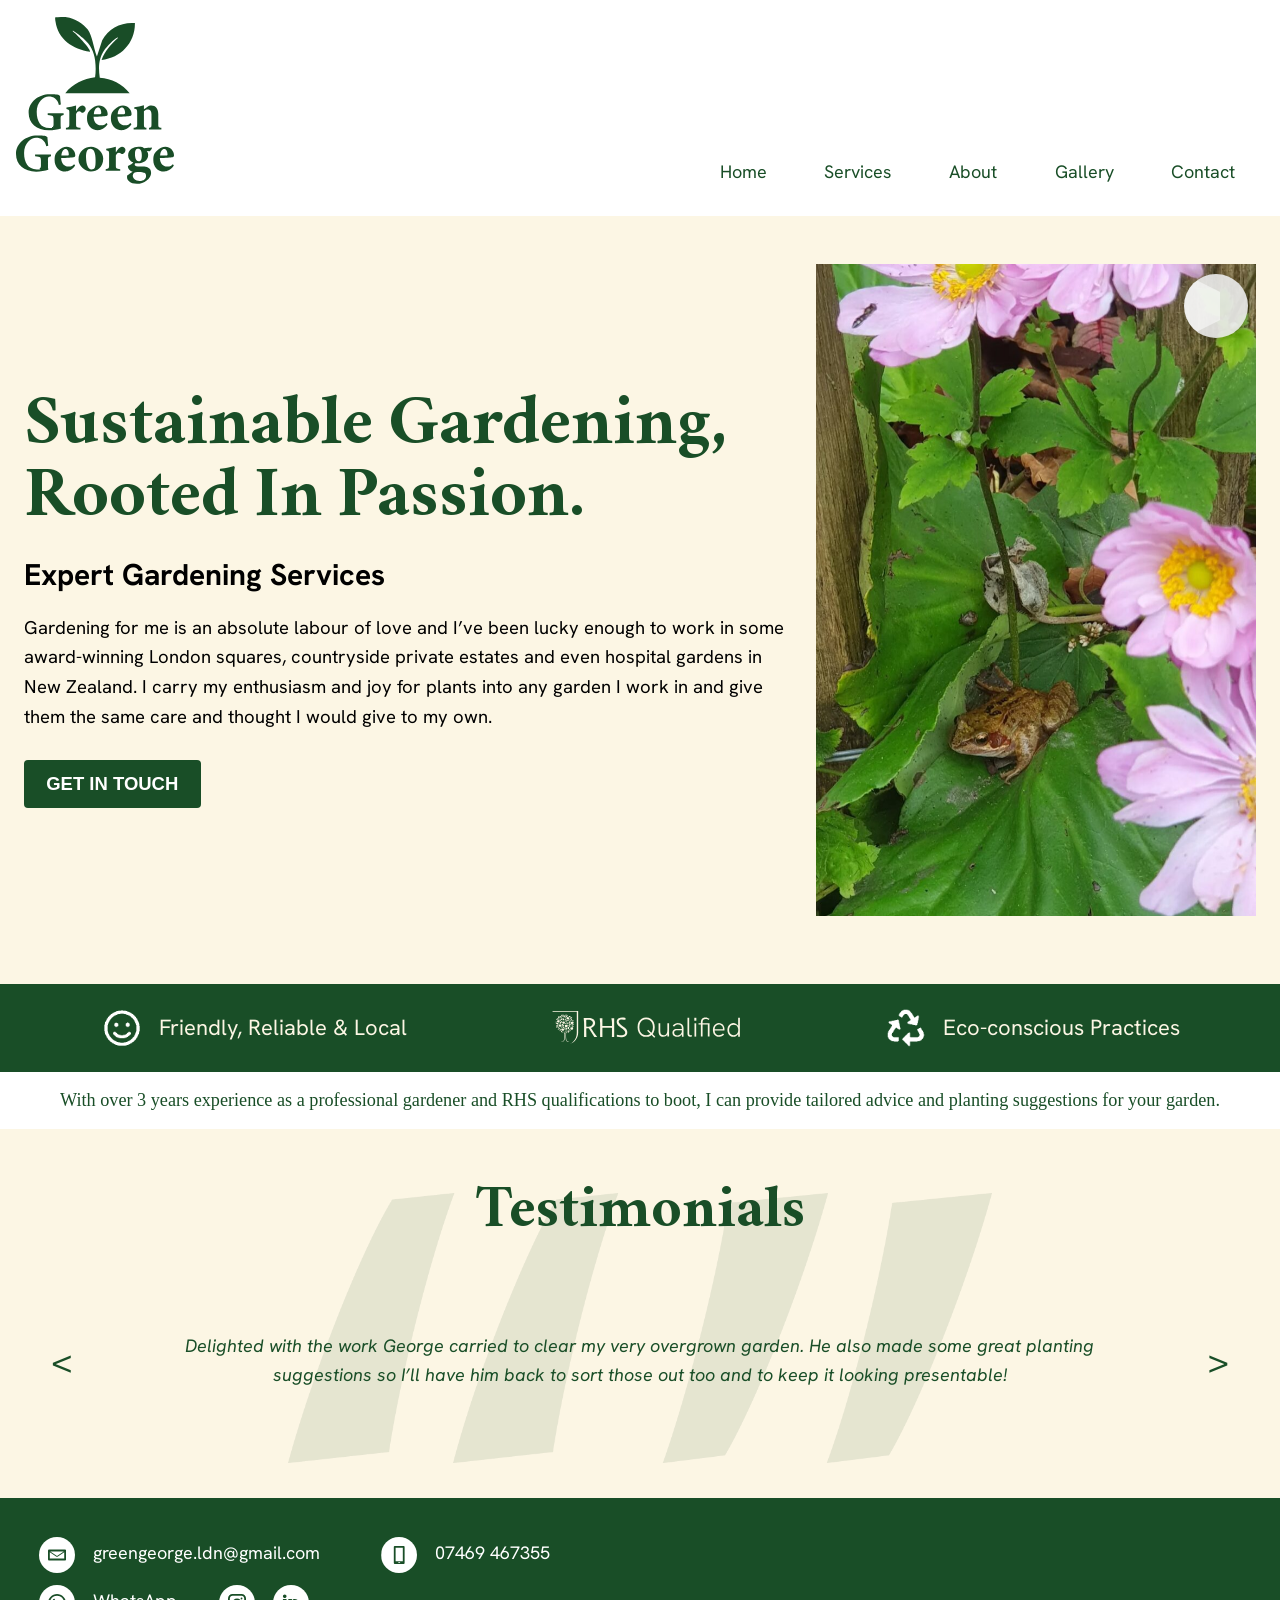
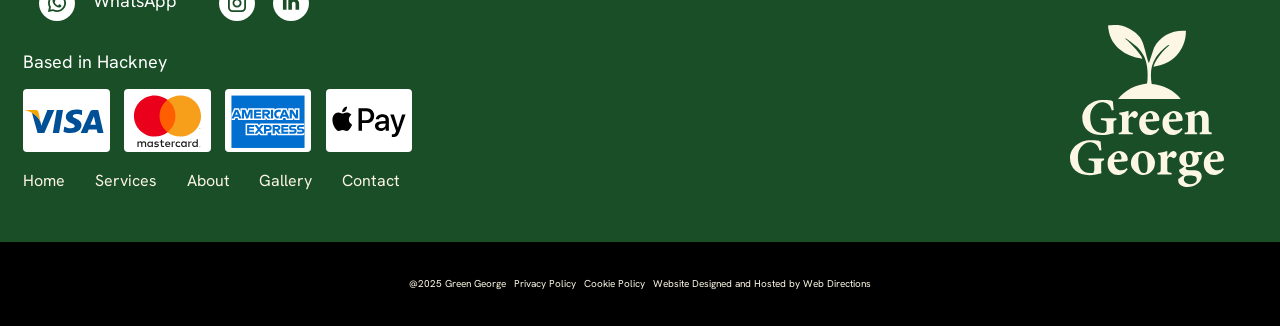
==== commit 596c1a8d: "prep lightbox" ====
--- a/index.html
+++ b/index.html
@@ -169,7 +169,6 @@
             >
               <img src="resources/images/IMG_1477.jpg" />
             </figure>
-
             <figure style="--animn: kb-tr; --index: 10; --y: 60%"
             >
               <img src="resources/images/IMG_0388.jpg" />
--- a/resources/css/main.css
+++ b/resources/css/main.css
@@ -1,6 +1,7 @@
 @import url(https://fonts.googleapis.com/css?family=Merriweather:wght@400;700&display=swap);
 /*https://gist.github.com/robinrendle/1d20c566c5e5fbd67f25*/
 /*Box sizing (the nuclear option)*/
+@import url("https://fonts.googleapis.com/css2?family=Bebas+Neue&family=Castoro&family=Smythe&display=swap");
 html {
   -ms-box-sizing: border-box;
   -webkit-box-sizing: border-box;
@@ -1974,23 +1975,29 @@
   font-size: 1.125rem;
   padding: 3.25em 1.5em 2em;
 }
-html #about main > section:first-of-type aside {
-  -webkit-box: 7;
-  -moz-box: 7;
-  -webkit-flex: 7 1 1em;
-  -ms-flex: 7 1 1em;
-  flex: 7 1 1em;
-  background: url("../images/IMG_0556.jpg") no-repeat center/cover;
+html #about main > section:first-of-type a {
+  -webkit-box: 14;
+  -moz-box: 14;
+  -webkit-flex: 14 1 1em;
+  -ms-flex: 14 1 1em;
+  flex: 14 1 1em;
+  display: block;
   position: absolute;
   left: -9999px;
   top: auto;
 }
+html #about main > section:first-of-type a img {
+  display: block;
+  width: 100%;
+  height: 100%;
+  object-fit: cover;
+}
 html #about main > section:first-of-type article {
-  -webkit-box: 5;
-  -moz-box: 5;
-  -webkit-flex: 5 1 1em;
-  -ms-flex: 5 1 1em;
-  flex: 5 1 1em;
+  -webkit-box: 8;
+  -moz-box: 8;
+  -webkit-flex: 8 1 1em;
+  -ms-flex: 8 1 1em;
+  flex: 8 1 1em;
 }
 html #about main > section:first-of-type article h2 {
   font-size: 4em;
@@ -2022,15 +2029,15 @@
   html #about main > section:first-of-type {
     padding: 3.5rem 2rem;
     column-gap: 2em;
+    align-items: stretch;
   }
   html #about main > section:first-of-type article h2 {
     font-size: calc(66px + 6 * (100vw - 769px) / 511);
   }
-  html #about main > section:first-of-type aside {
+  html #about main > section:first-of-type > a {
     position: relative;
     left: 0;
     top: 0;
-    max-height: 100%;
     margin: 0;
   }
   html #about main .eco {
@@ -2064,6 +2071,16 @@
   }
 }
 @media only screen and (min-width: 1025px) {
+  #about section:first-of-type > a {
+    overflow: hidden;
+  }
+  #about section:first-of-type > a img {
+    transition: transform 4s ease-in 1s;
+  }
+  #about section:first-of-type > a.hi img {
+    transform: scale(1.5) translate(-20px, 15px);
+    transform-origin: center;
+  }
   #about main .testimonials {
     background-size: 50%;
     padding: 1em 2em;
@@ -2547,4 +2564,310 @@
   color: rgb(25, 78, 39);
 }
 
+.c-mm {
+  --h: 9;
+  --w: 16;
+  --z: 100; /* z-index begin */
+  --animdur: 18000ms; /* 3 times the duration */
+  --animtf: ease-out;
+  --dist: clamp(0.75rem, 10vw, 1.5rem);
+  --slides: 17;
+  position: relative;
+  display: block;
+  padding-bottom: calc(var(--h) / var(--w) * 100%);
+}
+
+/*
+[data-caption] {
+  --b: var(--dist);
+  --l: var(--dist);
+  --r: initial;
+  --t: initial;
+  bottom: var(--b);
+  color: rgba(255, 255, 255, 0.9);
+  font-family: "Bebas Neue", sans-serif;
+  font-size: clamp(1rem, 10vw, 4rem);
+  left: var(--l);
+  line-height: 1;
+  position: absolute;
+  right: var(--r);
+  top: var(--t);
+}
+[data-caption] div,
+[data-filter] div {
+  font-family: "Castoro", serif;
+  font-size: 50%;
+}
+
+[data-caption*="bottom"] {
+  --b: var(--dist);
+  --t: auto;
+}
+[data-caption*="left"] {
+  --l: var(--dist);
+  --r: auto;
+}
+[data-caption*="right"] {
+  --l: auto;
+  --r: var(--dist);
+}
+[data-caption*="top"] {
+  --b: auto;
+  --t: var(--dist);
+}
+
+*/
+.c-mm__frame {
+  --animps: paused;
+  --img-animps: paused;
+  --index: 0;
+  animation: autoplay var(--animdur) infinite;
+  animation-delay: calc(var(--index) * var(--animdur) / 3);
+  animation-play-state: var(--animps);
+  position: absolute;
+  box-sizing: border-box;
+  height: 100%;
+  margin: 0;
+  opacity: 0;
+  overflow: hidden;
+  padding: 0;
+  top: 0;
+  width: 100%;
+}
+
+.c-mm__img {
+  animation-direction: alternate;
+  animation-duration: calc(var(--animdur) / 1.5);
+  animation-fill-mode: both;
+  animation-iteration-count: infinite;
+  animation-name: var(--animn);
+  animation-play-state: var(--img-animps);
+  animation-timing-function: var(--animtf);
+  height: 100%;
+  object-fit: cover;
+  object-position: var(--x, 50%) var(--y, 80%);
+  position: absolute;
+  top: 0;
+  width: 100%;
+  will-change: transform;
+}
+
+.c-mm__inner {
+  height: 100%;
+  position: absolute;
+  top: 0;
+  width: 100%;
+}
+
+.c-mm__frame:nth-last-child(10):first-child,
+.c-mm__frame:nth-last-child(10):first-child ~ .c-mm__frame {
+  animation-duration: calc(3.3333333333 * var(--animdur));
+}
+
+.c-mm__play {
+  --size: clamp(3rem, 10vw, 4rem);
+  align-items: center;
+  background: rgba(235, 235, 235, 0.9);
+  box-shadow: 0px 4px 6px -1px rgba(0, 0, 0, 0.1), 0px 2px 4px -1px rgba(0, 0, 0, 0.06);
+  border-radius: 50%;
+  display: flex;
+  height: var(--size);
+  justify-content: center;
+  position: absolute;
+  bottom: var(--dist);
+  right: var(--dist);
+  user-select: none;
+  width: var(--size);
+  z-index: calc(var(--z) + var(--slides) + 1);
+}
+
+.c-mm__play:hover {
+  background: rgba(255, 255, 255, 0.9);
+}
+
+/* CHECKBOX-HACK STATE */
+[name=slideshow]:checked ~ .c-mm__inner .c-mm__frame {
+  --animps: running;
+  --img-animps: running;
+}
+
+[name=slideshow]:not(:checked) ~ .c-mm__inner .c-mm__frame {
+  --animps: paused;
+  --img-animps: paused !important;
+}
+
+[name=slideshow]:not(:checked) ~ .c-mm__inner .c-mm__frame:first-of-type {
+  opacity: 1;
+}
+
+[name=slideshow]:checked + label [data-css-icon*=play] i::after {
+  --cpa: polygon(
+    40% 0%,
+    0% 0%,
+    0% 100%,
+    40% 100%,
+    40% 0%,
+    60% 0%,
+    100% 0%,
+    100% 100%,
+    60% 100%,
+    60% 0%
+  );
+}
+
+/* DETAILS STATE 
+details[open] ~ .c-mm__inner .c-mm__frame {
+  --animps: running;
+  --img-animps: running;
+}
+details:not([open])  ~ .c-mm__inner .c-mm__frame {
+  --animps: paused;
+  --img-animps: paused !important;
+}
+details:not([open]) ~ .c-mm__inner .c-mm__frame:first-of-type {
+  opacity: 1;
+}
+details[open] summary [data-css-icon*="play"] i::after {
+  --cpa: polygon(40% 0%,0% 0%,0% 100%,40% 100%,40% 0%,60% 0%,100% 0%,100% 100%,60% 100%,60% 0%);
+}
+summary::marker { display: none; }
+summary::-webkit-details-marker { display: none; }
+*/
+/* ----------------------------------------------
+ * Generated by Animista on 2020-11-25 9:5:10
+ * Licensed under FreeBSD License.
+ * See http://animista.net/license for more info. 
+ * w: http://animista.net, t: @cssanimista
+ * ---------------------------------------------- */
+@keyframes kb-t {
+  0% {
+    transform: scale(1) translateY(0);
+    transform-origin: 50% 16%;
+  }
+  100% {
+    transform: scale(1.25) translateY(-15px);
+    transform-origin: top;
+  }
+}
+@keyframes kb-tr {
+  0% {
+    transform: scale(1) translate(0, 0);
+    transform-origin: 84% 16%;
+  }
+  100% {
+    transform: scale(1.25) translate(20px, -15px);
+    transform-origin: right top;
+  }
+}
+@keyframes kb-r {
+  0% {
+    transform: scale(1) translate(0, 0);
+    transform-origin: 84% 50%;
+  }
+  100% {
+    transform: scale(1.25) translateX(20px);
+    transform-origin: right;
+  }
+}
+@keyframes kb-br {
+  0% {
+    transform: scale(1) translate(0, 0);
+    transform-origin: 84% 84%;
+  }
+  100% {
+    transform: scale(1.25) translate(20px, 15px);
+    transform-origin: right bottom;
+  }
+}
+@keyframes kb-b {
+  0% {
+    transform: scale(1) translateY(0);
+    transform-origin: 50% 84%;
+  }
+  100% {
+    transform: scale(1.25) translateY(15px);
+    transform-origin: bottom;
+  }
+}
+@keyframes kb-bl {
+  0% {
+    transform: scale(1) translate(0, 0);
+    transform-origin: 16% 84%;
+  }
+  100% {
+    transform: scale(1.25) translate(-20px, 15px);
+    transform-origin: left bottom;
+  }
+}
+@keyframes kb-l {
+  0% {
+    transform: scale(1) translate(0, 0);
+    transform-origin: 16% 50%;
+  }
+  100% {
+    transform: scale(1.25) translate(-20px, 15px);
+    transform-origin: left;
+  }
+}
+@keyframes kb-tl {
+  0% {
+    transform: scale(1) translate(0, 0);
+    transform-origin: 16% 16%;
+  }
+  100% {
+    transform: scale(1.25) translate(-20px, -15px);
+    transform-origin: top left;
+  }
+}
+/* FROM CSS-ICONS-PEN, slightly modified */
+[data-css-icon] {
+  --icon-size: 1.5rem;
+  --size: 3.75rem;
+  --bdrs: 50%;
+  --c: currentcolor;
+  align-items: center;
+  cursor: pointer;
+  display: flex;
+  justify-content: space-between;
+}
+
+[data-css-icon] i {
+  align-items: center;
+  border-radius: var(--bdrs);
+  box-sizing: content-box;
+  display: inline-flex;
+  height: var(--size);
+  justify-content: center;
+  position: relative;
+  width: var(--size);
+}
+
+[data-css-icon] i::after {
+  --cpa: none;
+  --h: var(--icon-size);
+  --w: var(--icon-size);
+  background-color: var(--bgcl);
+  clip-path: var(--cpa);
+  content: "";
+  display: inline-block;
+  height: var(--h);
+  margin: 0;
+  width: var(--w);
+}
+
+[data-css-icon*=play] i::after {
+  --bgcl: var(--c);
+  --cpa: polygon(16% 0%, 15% 100%, 100% 50%);
+}
+
+/* SAFARI HACK */
+@media not all and (min-resolution: 0.001dpcm) {
+  @supports (-webkit-appearance: none) {
+    summary [data-css-icon] i {
+      right: -2px;
+      top: 2px;
+    }
+  }
+}
+
 /*# sourceMappingURL=main.css.map */
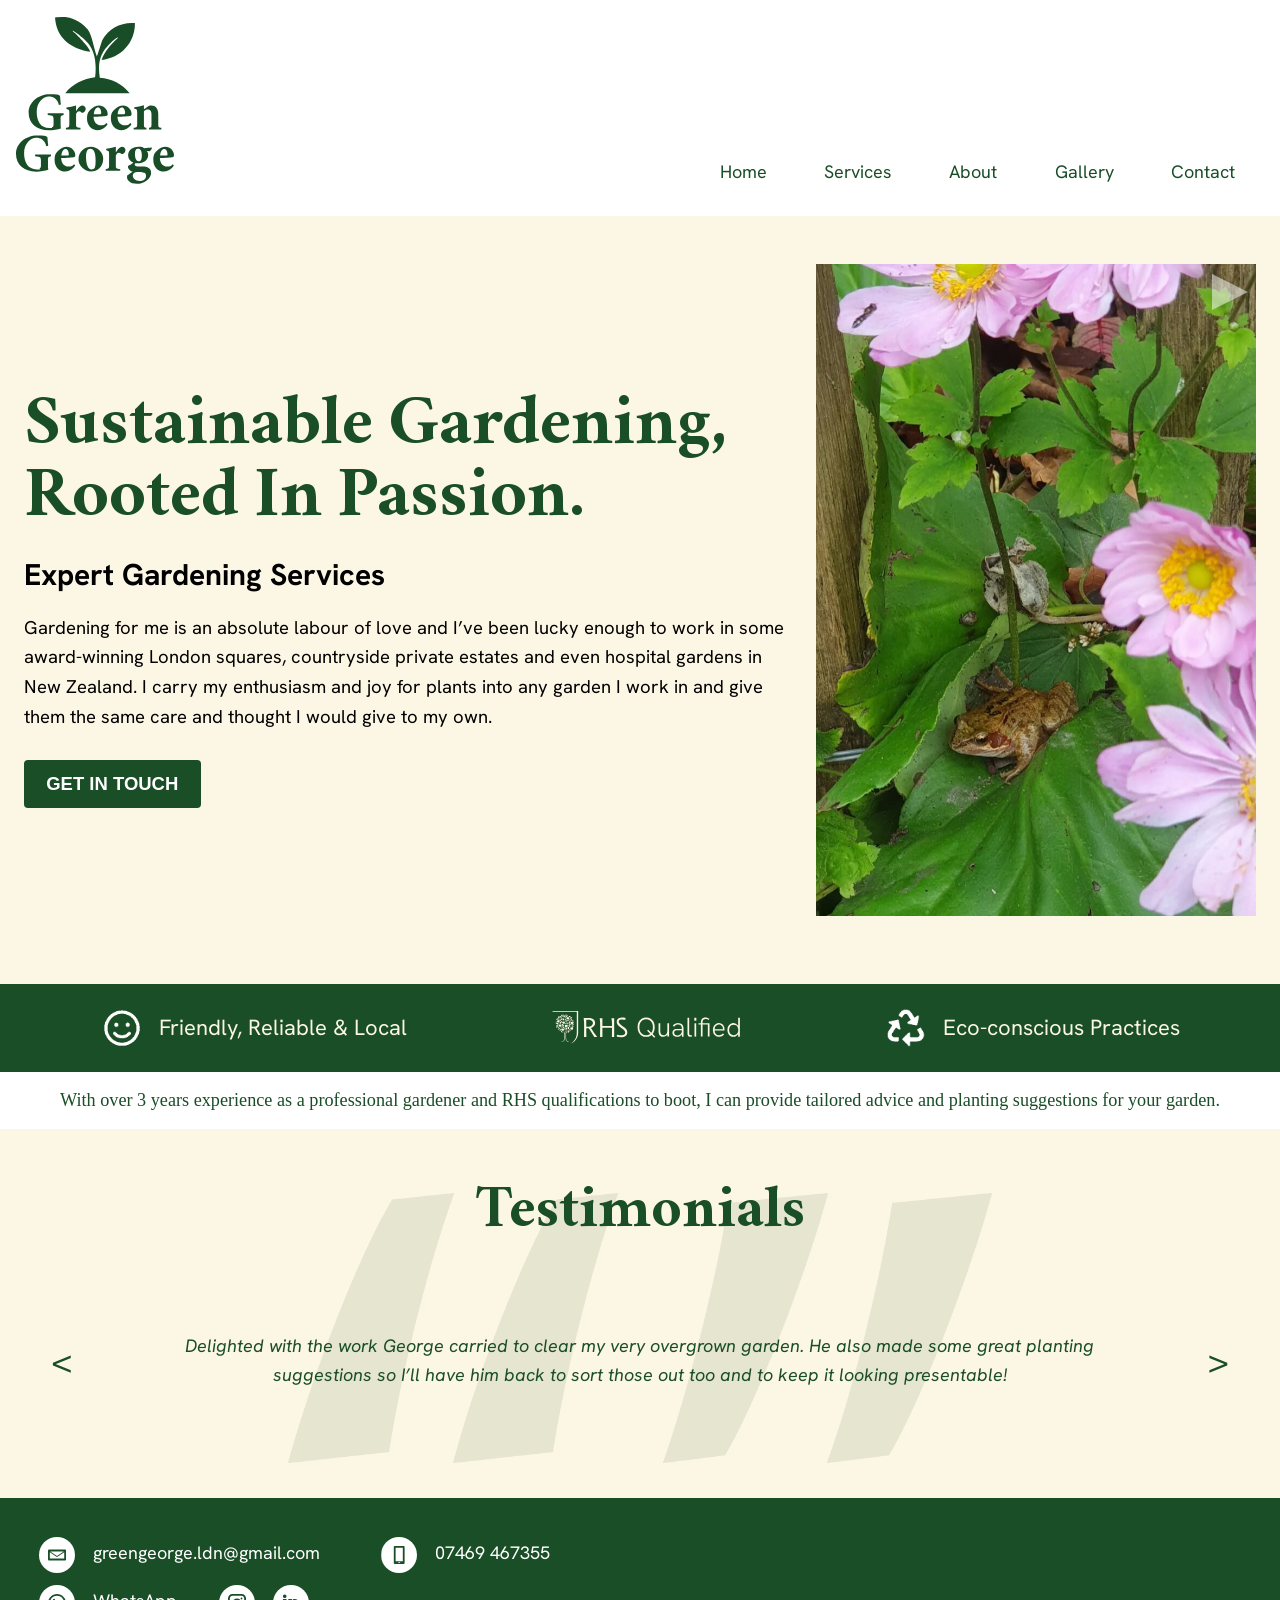
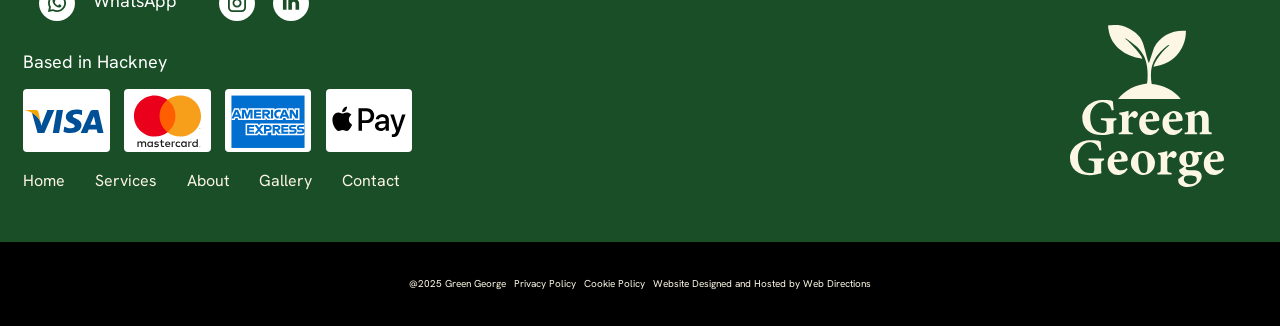
==== commit df70b6ba: "ok ish" ====
--- a/index.html
+++ b/index.html
@@ -152,12 +152,12 @@
             >
               <img src="resources/images/IMG_0229.jpg" />
             </figure>
-            <figure style="--animn: kb-tr; --index: 6"
+            <figure style="--animn: kb-tl; --index: 6; --y: 10%"
             >
               <img src="resources/images/IMG_0558.jpg" />
             </figure>
 
-            <figure style="--animn: kb-tl; --index: 7; --y: 80%"
+            <figure style="--animn: kb-tr; --index: 7; --y: 80%"
             >
               <img src="resources/images/IMG_1395.jpg" />
             </figure>
--- a/resources/css/main.css
+++ b/resources/css/main.css
@@ -1,7 +1,6 @@
 @import url(https://fonts.googleapis.com/css?family=Merriweather:wght@400;700&display=swap);
 /*https://gist.github.com/robinrendle/1d20c566c5e5fbd67f25*/
 /*Box sizing (the nuclear option)*/
-@import url("https://fonts.googleapis.com/css2?family=Bebas+Neue&family=Castoro&family=Smythe&display=swap");
 html {
   -ms-box-sizing: border-box;
   -webkit-box-sizing: border-box;
@@ -645,7 +644,7 @@
     transform-origin: 16% 84%;
   }
   100% {
-    transform: scale(1.5) translate(-20px, 15px);
+    transform: scale(1.25) translate(-20px, 15px);
     transform-origin: left bottom;
   }
 }
@@ -2089,6 +2088,26 @@
     padding: 0 4em;
   }
 }
+@keyframes auto {
+  .1% {
+    --img-animps: running;
+    opacity: 0;
+    z-index: calc(var(--z) + var(--slides));
+  }
+  5% {
+    opacity: 1;
+  }
+  50% {
+    opacity: 1;
+  }
+  51% {
+    --img-animps: paused;
+  }
+  100% {
+    opacity: 0;
+    z-index: var(--z);
+  }
+}
 #gallery main > section:first-of-type {
   padding: 1rem 4rem 2rem;
   background-color: rgb(252, 246, 228);
@@ -2524,118 +2543,29 @@
     background-color: rgba(0, 0, 0, 0.5);
   }
 }
-#contact main > section:first-child {
-  color: rgb(252, 246, 228);
-  background-color: rgb(25, 78, 39);
-  font-size: 1.125rem;
-}
-#contact main > section:first-child h4 {
-  font-size: 1.33em;
-  font-family: "Crimson", "Times New Roman", Times, serif;
-}
-#contact main > section:first-child h2 {
-  font-size: 4em;
-}
-#contact main > section:first-child p {
-  line-height: 2;
-}
-#contact main > section:first-child p:before {
-  width: 2em;
-  height: 2em;
-  margin: 0 0.7em 0 0;
-}
-
-#privacy main section article {
-  margin: 0 5rem 1rem 12rem;
-}
-#privacy main section article h3 {
-  color: rgb(25, 78, 39);
-}
-#privacy main section article p a:link,
-#privacy main section article p a:visited {
-  color: rgb(204, 51, 102);
-}
-#privacy main section article ul a:hover, #privacy main section article a:active {
-  color: rgb(204, 51, 102);
-}
-#privacy main > h1 {
-  margin: 0 0 0 12rem;
-  font-size: 2em;
-  color: rgb(25, 78, 39);
-}
-
-.c-mm {
-  --h: 9;
-  --w: 16;
-  --z: 100; /* z-index begin */
-  --animdur: 18000ms; /* 3 times the duration */
-  --animtf: ease-out;
-  --dist: clamp(0.75rem, 10vw, 1.5rem);
-  --slides: 17;
-  position: relative;
-  display: block;
-  padding-bottom: calc(var(--h) / var(--w) * 100%);
-}
-
-/*
-[data-caption] {
-  --b: var(--dist);
-  --l: var(--dist);
-  --r: initial;
-  --t: initial;
-  bottom: var(--b);
-  color: rgba(255, 255, 255, 0.9);
-  font-family: "Bebas Neue", sans-serif;
-  font-size: clamp(1rem, 10vw, 4rem);
-  left: var(--l);
-  line-height: 1;
-  position: absolute;
-  right: var(--r);
-  top: var(--t);
-}
-[data-caption] div,
-[data-filter] div {
-  font-family: "Castoro", serif;
-  font-size: 50%;
-}
-
-[data-caption*="bottom"] {
-  --b: var(--dist);
-  --t: auto;
-}
-[data-caption*="left"] {
-  --l: var(--dist);
-  --r: auto;
-}
-[data-caption*="right"] {
-  --l: auto;
-  --r: var(--dist);
-}
-[data-caption*="top"] {
-  --b: auto;
-  --t: var(--dist);
-}
-
-*/
-.c-mm__frame {
+#gallery #lightbox main.c-mm {
+  --index: 0;
+  --animdur: 32000ms;
   --animps: paused;
   --img-animps: paused;
-  --index: 0;
-  animation: autoplay var(--animdur) infinite;
-  animation-delay: calc(var(--index) * var(--animdur) / 3);
+  --slides: 17;
+  --animtf: ease-out;
+  --z: 100;
+  position: relative;
+  min-height: 100%;
+  margin: 0 5vw;
+}
+#gallery #lightbox main.c-mm > a {
+  animation: auto var(--animdur) infinite 2s;
+  animation-delay: calc(var(--index) * var(--animdur) / 17);
   animation-play-state: var(--animps);
   position: absolute;
-  box-sizing: border-box;
-  height: 100%;
-  margin: 0;
   opacity: 0;
+  width: 100%;
+  --animps: running;
   overflow: hidden;
-  padding: 0;
-  top: 0;
-  width: 100%;
-}
-
-.c-mm__img {
+}
+#gallery #lightbox main.c-mm > a img {
   animation-direction: alternate;
   animation-duration: calc(var(--animdur) / 1.5);
   animation-fill-mode: both;
@@ -2643,231 +2573,55 @@
   animation-name: var(--animn);
   animation-play-state: var(--img-animps);
   animation-timing-function: var(--animtf);
+  display: block;
+  width: 100%;
   height: 100%;
   object-fit: cover;
-  object-position: var(--x, 50%) var(--y, 80%);
-  position: absolute;
-  top: 0;
-  width: 100%;
+  object-position: var(--x, 50%) var(--y, 50%);
   will-change: transform;
 }
-
-.c-mm__inner {
-  height: 100%;
-  position: absolute;
-  top: 0;
-  width: 100%;
-}
-
-.c-mm__frame:nth-last-child(10):first-child,
-.c-mm__frame:nth-last-child(10):first-child ~ .c-mm__frame {
-  animation-duration: calc(3.3333333333 * var(--animdur));
-}
-
-.c-mm__play {
-  --size: clamp(3rem, 10vw, 4rem);
-  align-items: center;
-  background: rgba(235, 235, 235, 0.9);
-  box-shadow: 0px 4px 6px -1px rgba(0, 0, 0, 0.1), 0px 2px 4px -1px rgba(0, 0, 0, 0.06);
-  border-radius: 50%;
-  display: flex;
-  height: var(--size);
-  justify-content: center;
-  position: absolute;
-  bottom: var(--dist);
-  right: var(--dist);
-  user-select: none;
-  width: var(--size);
-  z-index: calc(var(--z) + var(--slides) + 1);
-}
-
-.c-mm__play:hover {
-  background: rgba(255, 255, 255, 0.9);
-}
-
-/* CHECKBOX-HACK STATE */
-[name=slideshow]:checked ~ .c-mm__inner .c-mm__frame {
-  --animps: running;
-  --img-animps: running;
-}
-
-[name=slideshow]:not(:checked) ~ .c-mm__inner .c-mm__frame {
-  --animps: paused;
-  --img-animps: paused !important;
-}
-
-[name=slideshow]:not(:checked) ~ .c-mm__inner .c-mm__frame:first-of-type {
-  opacity: 1;
-}
-
-[name=slideshow]:checked + label [data-css-icon*=play] i::after {
-  --cpa: polygon(
-    40% 0%,
-    0% 0%,
-    0% 100%,
-    40% 100%,
-    40% 0%,
-    60% 0%,
-    100% 0%,
-    100% 100%,
-    60% 100%,
-    60% 0%
-  );
-}
-
-/* DETAILS STATE 
-details[open] ~ .c-mm__inner .c-mm__frame {
-  --animps: running;
-  --img-animps: running;
-}
-details:not([open])  ~ .c-mm__inner .c-mm__frame {
-  --animps: paused;
-  --img-animps: paused !important;
-}
-details:not([open]) ~ .c-mm__inner .c-mm__frame:first-of-type {
-  opacity: 1;
-}
-details[open] summary [data-css-icon*="play"] i::after {
-  --cpa: polygon(40% 0%,0% 0%,0% 100%,40% 100%,40% 0%,60% 0%,100% 0%,100% 100%,60% 100%,60% 0%);
-}
-summary::marker { display: none; }
-summary::-webkit-details-marker { display: none; }
-*/
-/* ----------------------------------------------
- * Generated by Animista on 2020-11-25 9:5:10
- * Licensed under FreeBSD License.
- * See http://animista.net/license for more info. 
- * w: http://animista.net, t: @cssanimista
- * ---------------------------------------------- */
-@keyframes kb-t {
-  0% {
-    transform: scale(1) translateY(0);
-    transform-origin: 50% 16%;
-  }
-  100% {
-    transform: scale(1.25) translateY(-15px);
-    transform-origin: top;
-  }
-}
-@keyframes kb-tr {
-  0% {
-    transform: scale(1) translate(0, 0);
-    transform-origin: 84% 16%;
-  }
-  100% {
-    transform: scale(1.25) translate(20px, -15px);
-    transform-origin: right top;
-  }
-}
-@keyframes kb-r {
-  0% {
-    transform: scale(1) translate(0, 0);
-    transform-origin: 84% 50%;
-  }
-  100% {
-    transform: scale(1.25) translateX(20px);
-    transform-origin: right;
-  }
-}
-@keyframes kb-br {
-  0% {
-    transform: scale(1) translate(0, 0);
-    transform-origin: 84% 84%;
-  }
-  100% {
-    transform: scale(1.25) translate(20px, 15px);
-    transform-origin: right bottom;
-  }
-}
-@keyframes kb-b {
-  0% {
-    transform: scale(1) translateY(0);
-    transform-origin: 50% 84%;
-  }
-  100% {
-    transform: scale(1.25) translateY(15px);
-    transform-origin: bottom;
-  }
-}
-@keyframes kb-bl {
-  0% {
-    transform: scale(1) translate(0, 0);
-    transform-origin: 16% 84%;
-  }
-  100% {
-    transform: scale(1.25) translate(-20px, 15px);
-    transform-origin: left bottom;
-  }
-}
-@keyframes kb-l {
-  0% {
-    transform: scale(1) translate(0, 0);
-    transform-origin: 16% 50%;
-  }
-  100% {
-    transform: scale(1.25) translate(-20px, 15px);
-    transform-origin: left;
-  }
-}
-@keyframes kb-tl {
-  0% {
-    transform: scale(1) translate(0, 0);
-    transform-origin: 16% 16%;
-  }
-  100% {
-    transform: scale(1.25) translate(-20px, -15px);
-    transform-origin: top left;
-  }
-}
-/* FROM CSS-ICONS-PEN, slightly modified */
-[data-css-icon] {
-  --icon-size: 1.5rem;
-  --size: 3.75rem;
-  --bdrs: 50%;
-  --c: currentcolor;
-  align-items: center;
-  cursor: pointer;
-  display: flex;
-  justify-content: space-between;
-}
-
-[data-css-icon] i {
-  align-items: center;
-  border-radius: var(--bdrs);
-  box-sizing: content-box;
-  display: inline-flex;
-  height: var(--size);
-  justify-content: center;
-  position: relative;
-  width: var(--size);
-}
-
-[data-css-icon] i::after {
-  --cpa: none;
-  --h: var(--icon-size);
-  --w: var(--icon-size);
-  background-color: var(--bgcl);
-  clip-path: var(--cpa);
-  content: "";
-  display: inline-block;
-  height: var(--h);
-  margin: 0;
-  width: var(--w);
-}
-
-[data-css-icon*=play] i::after {
-  --bgcl: var(--c);
-  --cpa: polygon(16% 0%, 15% 100%, 100% 50%);
-}
-
-/* SAFARI HACK */
-@media not all and (min-resolution: 0.001dpcm) {
-  @supports (-webkit-appearance: none) {
-    summary [data-css-icon] i {
-      right: -2px;
-      top: 2px;
-    }
-  }
+#gallery #lightbox main.c-mm + footer p {
+  color: black;
+}
+
+#contact main > section:first-child {
+  color: rgb(252, 246, 228);
+  background-color: rgb(25, 78, 39);
+  font-size: 1.125rem;
+}
+#contact main > section:first-child h4 {
+  font-size: 1.33em;
+  font-family: "Crimson", "Times New Roman", Times, serif;
+}
+#contact main > section:first-child h2 {
+  font-size: 4em;
+}
+#contact main > section:first-child p {
+  line-height: 2;
+}
+#contact main > section:first-child p:before {
+  width: 2em;
+  height: 2em;
+  margin: 0 0.7em 0 0;
+}
+
+#privacy main section article {
+  margin: 0 5rem 1rem 12rem;
+}
+#privacy main section article h3 {
+  color: rgb(25, 78, 39);
+}
+#privacy main section article p a:link,
+#privacy main section article p a:visited {
+  color: rgb(204, 51, 102);
+}
+#privacy main section article ul a:hover, #privacy main section article a:active {
+  color: rgb(204, 51, 102);
+}
+#privacy main > h1 {
+  margin: 0 0 0 12rem;
+  font-size: 2em;
+  color: rgb(25, 78, 39);
 }
 
 /*# sourceMappingURL=main.css.map */
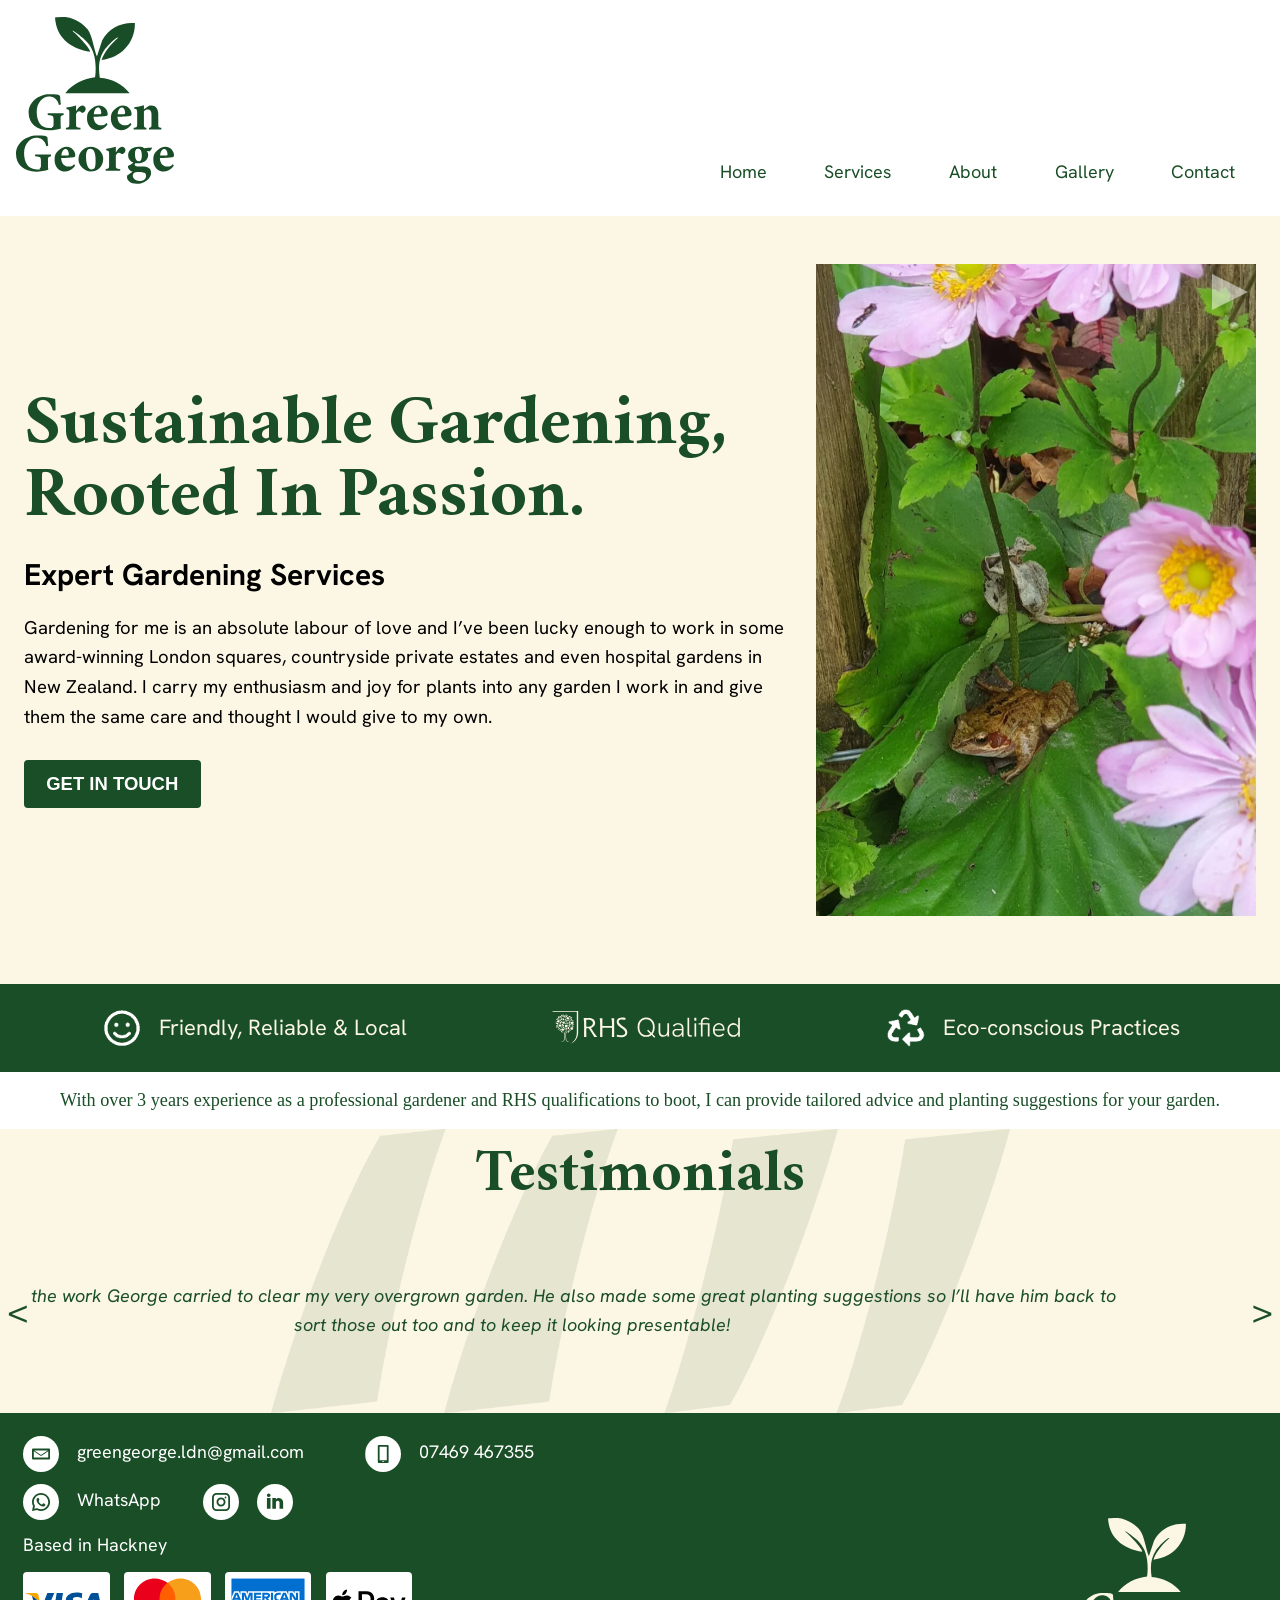
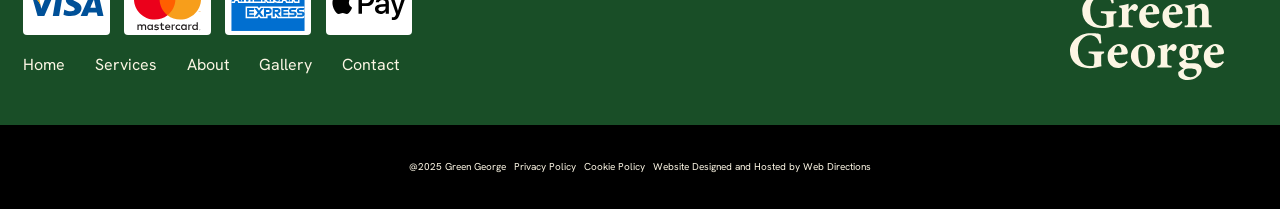
==== commit e8656916: "fix nav menu on resize" ====
--- a/index.html
+++ b/index.html
@@ -229,7 +229,6 @@
             </p>
           </article>
         </section>
-
         <section class="testimonials">
           <h2>Testimonials</h2>
           <div>
--- a/resources/css/main.css
+++ b/resources/css/main.css
@@ -556,22 +556,22 @@
     transform: translateX(0);
   }
   25% {
-    transform: translateX(-100%);
+    transform: translateX(-105%);
   }
   47% {
-    transform: translateX(-100%);
+    transform: translateX(-105%);
   }
   50% {
-    transform: translateX(-200%);
+    transform: translateX(-210%);
   }
   72% {
-    transform: translateX(-200%);
+    transform: translateX(-210%);
   }
   75% {
-    transform: translateX(-300%);
+    transform: translateX(-315%);
   }
   100% {
-    transform: translateX(-300%);
+    transform: translateX(-315%);
   }
 }
 @keyframes gallery {
@@ -776,8 +776,8 @@
   background-image: url("../assets/Speechmarks-green10.png");
   background-color: rgb(252, 246, 228);
   background-repeat: no-repeat;
-  background-size: 55%;
-  background-position: 50% 65%;
+  background-size: contain;
+  background-position: 50% 60%;
 }
 main > section.testimonials h2 {
   font-size: 2.5em;
@@ -793,6 +793,9 @@
   padding: 1em;
   color: white;
   font-size: 0.875rem;
+}
+main > footer a:link {
+  color: white;
 }
 main > footer section.payment div {
   width: 3em;
@@ -907,11 +910,6 @@
   .eco {
     font-size: calc(18px + 4 * (100vw - 769px) / 511);
   }
-}
-@media only screen and (min-width: 1025px) {
-  .mission article p:first-child {
-    font-size: calc(24px + 2 * (100vw - 1025px) / 255);
-  }
   header nav ul li a {
     padding: 0 1.6em;
     font-size: 1.125rem;
@@ -924,7 +922,12 @@
     transform: scale(125%);
   }
 }
-@media only screen and (max-width: 1024px) {
+@media only screen and (min-width: 1025px) {
+  .mission article p:first-child {
+    font-size: calc(24px + 2 * (100vw - 1025px) / 255);
+  }
+}
+@media only screen and (max-width: 768px) {
   #home header > nav > ul > li:nth-child(1) > a:link,
 #home header > nav > ul > li:nth-child(1) > a:visited {
     color: white;
@@ -1014,11 +1017,11 @@
 }
 body > div > header input:checked ~ nav ul {
   position: absolute;
-  z-index: 1;
+  z-index: 200;
   left: calc(100% - 6em);
   background-color: rgba(255, 255, 255, 0.8);
   box-shadow: 1px 1px 4px rgb(25, 78, 39);
-  max-height: 11.9em;
+  max-height: 16em;
 }
 body > div > footer {
   -webkit-box: 1;
@@ -1161,7 +1164,20 @@
 }
 html body > div > main section.testimonials {
   text-align: center;
-  padding: 2em;
+  padding: 0 0.5rem 1rem;
+  display: -webkit-box;
+  display: -moz-box;
+  display: -ms-flexbox;
+  display: -webkit-flex;
+  display: flex;
+  flex-wrap: wrap;
+}
+html body > div > main section.testimonials h2 {
+  -webkit-box: 0;
+  -moz-box: 0;
+  -webkit-flex: 0 0 100%;
+  -ms-flex: 0 0 100%;
+  flex: 0 0 100%;
 }
 html body > div > main section.testimonials div {
   display: -webkit-box;
@@ -1170,6 +1186,12 @@
   display: -webkit-flex;
   display: flex;
   flex-wrap: nowrap;
+  -webkit-box: 9;
+  -moz-box: 9;
+  -webkit-flex: 9 1 10em;
+  -ms-flex: 9 1 10em;
+  flex: 9 1 10em;
+  min-width: 80%;
   overflow-x: hidden;
   position: relative;
 }
@@ -1185,16 +1207,24 @@
   display: -webkit-flex;
   display: flex;
   flex-wrap: nowrap;
-  padding: 0 4em;
   flex-direction: column;
   -webkit-box-pack: center;
   -ms-flex-pack: center;
   -webkit-justify-content: center;
   justify-content: center;
+  margin: 0 0.5rem;
+  padding: 0 0.5rem;
   -o-animation: testo 28s linear 100ms infinite normal forwards;
   -moz-animation: testo 28s linear 100ms infinite normal forwards;
   -webkit-animation: testo 28s linear 100ms infinite normal forwards;
   animation: testo 28s linear 100ms infinite normal forwards;
+}
+html body > div > main section.testimonials > p {
+  -webkit-box: 0;
+  -moz-box: 0;
+  -webkit-flex: 0 0 0.5em;
+  -ms-flex: 0 0 0.5em;
+  flex: 0 0 0.5em;
 }
 html.js main section.testimonials {
   display: -webkit-box;
@@ -1212,18 +1242,13 @@
   flex: 1 1 100%;
 }
 html.js main section.testimonials div {
-  -webkit-box: 1;
-  -moz-box: 1;
-  -webkit-flex: 1 1 90%;
-  -ms-flex: 1 1 90%;
-  flex: 1 1 90%;
+  -webkit-box: 9;
+  -moz-box: 9;
+  -webkit-flex: 9 1 10em;
+  -ms-flex: 9 1 10em;
+  flex: 9 1 10em;
 }
 html.js main section.testimonials > p {
-  -webkit-box: 1;
-  -moz-box: 1;
-  -webkit-flex: 1 1 1em;
-  -ms-flex: 1 1 1em;
-  flex: 1 1 1em;
   font-size: 2em;
   margin: auto;
   cursor: pointer;
@@ -1251,144 +1276,16 @@
 }
 
 @media only screen and (min-width: 769px) {
-  body > div > header > a {
-    width: 158px;
-    height: 167px;
-    display: block;
-  }
-  main .eco {
-    padding: 1em;
-    padding-right: calc(16px + 84 * (100vw - 769px) / 511);
-    padding-left: calc(16px + 84 * (100vw - 769px) / 511);
-  }
-  main .eco ul {
-    display: -webkit-box;
-    display: -moz-box;
-    display: -ms-flexbox;
-    display: -webkit-flex;
-    display: flex;
-    flex-wrap: nowrap;
-    -webkit-box-pack: space-around;
-    -ms-flex-pack: space-around;
-    -webkit-justify-content: center;
-    justify-content: space-around;
-    align-items: center;
-  }
-  main .eco ul li {
-    padding: 0 0 0 2.7em;
-  }
-  main .eco ul li:nth-child(2) {
-    -webkit-box: 3;
-    -moz-box: 3;
-    -webkit-flex: 3 1 8em;
-    -ms-flex: 3 1 8em;
-    flex: 3 1 8em;
-    padding: 1.5em 0 0 0;
-  }
-  main section:first-child {
-    display: -webkit-box;
-    display: -moz-box;
-    display: -ms-flexbox;
-    display: -webkit-flex;
-    display: flex;
-    flex-wrap: wrap;
-    column-gap: 1em;
-    padding-top: calc(30px + 30 * (100vw - 769px) / 511);
-    padding-bottom: calc(30px + 20 * (100vw - 769px) / 511);
-  }
-  main section:first-child article {
-    font-size: 1.15em;
-    -webkit-box: 7;
-    -moz-box: 7;
-    -webkit-flex: 7 1 10em;
-    -ms-flex: 7 1 10em;
-    flex: 7 1 10em;
-    margin-top: calc(40px + 100 * (100vw - 769px) / 511);
-    margin-bottom: calc(40px + 100 * (100vw - 769px) / 511);
-  }
-  main section:first-child article h1 {
-    font-size: 4em;
-  }
-  main section:first-child aside {
-    -webkit-box: 3;
-    -moz-box: 3;
-    -webkit-flex: 3 1 10em;
-    -ms-flex: 3 1 10em;
-    flex: 3 1 10em;
-    order: 2;
-  }
-  main section:first-child aside figure {
-    height: 100%;
-  }
-  main section:first-child footer {
-    -webkit-box: 0;
-    -moz-box: 0;
-    -webkit-flex: 0 0 100%;
-    -ms-flex: 0 0 100%;
-    flex: 0 0 100%;
-    order: 3;
-  }
-  main:first-of-type footer {
-    background: rgb(25, 78, 39) url("../assets/Green-George-logo-beige.svg") no-repeat 95% 70%/12%;
-    font-size: 1.125rem;
-  }
-  main:first-of-type footer section.contact {
-    display: grid;
-    gap: 0;
-    grid-template-columns: repeat(8, 6.5%);
-    grid-template-columns: 3em 7em 3em 3em 3em 5em 8em 1fr;
-  }
-  main:first-of-type footer section.contact p {
-    grid-column: span 1;
-  }
-  main:first-of-type footer section.contact p:before {
-    width: 2em;
-    height: 2em;
-    margin-right: 1em;
-    display: block;
-  }
-  main:first-of-type footer section.contact p:nth-child(-n+2) {
-    grid-row: 1/2;
-  }
-  main:first-of-type footer section.contact p:nth-child(1) {
-    grid-column: span 5;
-  }
-  main:first-of-type footer section.contact p:nth-child(2) {
-    grid-column: span 2;
-  }
-  main:first-of-type footer section.contact p:nth-last-child(-n+3) {
-    grid-row: 2/3;
-  }
-  main:first-of-type footer section.contact p:nth-child(3) {
-    grid-column: span 2;
-  }
-  main:first-of-type footer section.contact p:nth-child(4):before {
-    margin: 0;
-  }
-  main:first-of-type footer section.payment {
-    font-size: 1.8rem;
-  }
-  main:first-of-type footer section.payment + nav {
-    font-size: 1rem;
-  }
-  main:first-of-type section.testimonials {
-    font-size: 1.125rem;
-  }
-  main:first-of-type section.testimonials h2 {
-    font-size: 3.3em;
-  }
-}
-@media only screen and (min-width: 1025px) {
   body > div > header {
     align-items: end;
     padding: 1rem 1rem 2rem;
   }
-  body > div > header label {
-    position: absolute;
-    left: -9999px;
-    top: auto;
-  }
-  body > div > header nav ul {
+  body > div > header nav:first-of-type ul:first-child {
+    position: relative;
+    box-shadow: none;
+    height: auto;
+    max-height: fit-content;
+    left: 0;
     display: -webkit-box;
     display: -moz-box;
     display: -ms-flexbox;
@@ -1404,6 +1301,137 @@
     top: 0;
     max-height: 100%;
   }
+  body > div > header > label {
+    position: absolute;
+    left: -9999px;
+    top: auto;
+  }
+  body > div > header > a {
+    width: 158px;
+    height: 167px;
+    display: block;
+  }
+  main .eco {
+    padding: 1em;
+    padding-right: calc(16px + 84 * (100vw - 769px) / 511);
+    padding-left: calc(16px + 84 * (100vw - 769px) / 511);
+  }
+  main .eco ul {
+    display: -webkit-box;
+    display: -moz-box;
+    display: -ms-flexbox;
+    display: -webkit-flex;
+    display: flex;
+    flex-wrap: nowrap;
+    -webkit-box-pack: space-around;
+    -ms-flex-pack: space-around;
+    -webkit-justify-content: center;
+    justify-content: space-around;
+    align-items: center;
+  }
+  main .eco ul li {
+    padding: 0 0 0 2.7em;
+  }
+  main .eco ul li:nth-child(2) {
+    -webkit-box: 3;
+    -moz-box: 3;
+    -webkit-flex: 3 1 8em;
+    -ms-flex: 3 1 8em;
+    flex: 3 1 8em;
+    padding: 1.5em 0 0 0;
+  }
+  main section:first-child {
+    display: -webkit-box;
+    display: -moz-box;
+    display: -ms-flexbox;
+    display: -webkit-flex;
+    display: flex;
+    flex-wrap: wrap;
+    column-gap: 1em;
+    padding-top: calc(30px + 30 * (100vw - 769px) / 511);
+    padding-bottom: calc(30px + 20 * (100vw - 769px) / 511);
+  }
+  main section:first-child article {
+    font-size: 1.15em;
+    -webkit-box: 7;
+    -moz-box: 7;
+    -webkit-flex: 7 1 10em;
+    -ms-flex: 7 1 10em;
+    flex: 7 1 10em;
+    margin-top: calc(40px + 100 * (100vw - 769px) / 511);
+    margin-bottom: calc(40px + 100 * (100vw - 769px) / 511);
+  }
+  main section:first-child article h1 {
+    font-size: 4em;
+  }
+  main section:first-child aside {
+    -webkit-box: 3;
+    -moz-box: 3;
+    -webkit-flex: 3 1 10em;
+    -ms-flex: 3 1 10em;
+    flex: 3 1 10em;
+    order: 2;
+  }
+  main section:first-child aside figure {
+    height: 100%;
+  }
+  main section:first-child footer {
+    -webkit-box: 0;
+    -moz-box: 0;
+    -webkit-flex: 0 0 100%;
+    -ms-flex: 0 0 100%;
+    flex: 0 0 100%;
+    order: 3;
+  }
+  main:first-of-type footer {
+    background: rgb(25, 78, 39) url("../assets/Green-George-logo-beige.svg") no-repeat 95% 70%/12%;
+    font-size: 1.125rem;
+  }
+  main:first-of-type footer section.contact {
+    display: grid;
+    gap: 0;
+    grid-template-columns: repeat(8, 6.5%);
+    grid-template-columns: 3em 7em 3em 3em 3em 5em 8em 1fr;
+  }
+  main:first-of-type footer section.contact p {
+    grid-column: span 1;
+  }
+  main:first-of-type footer section.contact p:before {
+    width: 2em;
+    height: 2em;
+    margin-right: 1em;
+    display: block;
+  }
+  main:first-of-type footer section.contact p:nth-child(-n+2) {
+    grid-row: 1/2;
+  }
+  main:first-of-type footer section.contact p:nth-child(1) {
+    grid-column: span 5;
+  }
+  main:first-of-type footer section.contact p:nth-child(2) {
+    grid-column: span 2;
+  }
+  main:first-of-type footer section.contact p:nth-last-child(-n+3) {
+    grid-row: 2/3;
+  }
+  main:first-of-type footer section.contact p:nth-child(3) {
+    grid-column: span 2;
+  }
+  main:first-of-type footer section.contact p:nth-child(4):before {
+    margin: 0;
+  }
+  main:first-of-type footer section.payment {
+    font-size: 1.8rem;
+  }
+  main:first-of-type footer section.payment + nav {
+    font-size: 1rem;
+  }
+  main:first-of-type section.testimonials {
+    font-size: 1.125rem;
+  }
+  main:first-of-type section.testimonials h2 {
+    font-size: 3.3em;
+  }
 }
 @keyframes autoplay {
   .1% {
@@ -1425,29 +1453,25 @@
     z-index: var(--z);
   }
 }
-html #home section:first-child {
+html #home #player {
   padding: 1rem;
   min-height: 100%;
   line-height: 1.6;
   position: relative;
 }
-html #home section:first-child #anim1:checked ~ label[for=anim1] {
+html #home #player #anim1:checked ~ label[for=anim1] {
   width: 36px;
   height: 36px;
   border-style: solid;
   border-width: 18px;
   border-style: double;
   border-width: 0px 0 0px 24px;
-}
-html #home section:first-child label[for=anim1] {
+  opacity: 0.5;
+}
+html #home #player label[for=anim1] {
   z-index: 123;
   display: block;
   cursor: pointer;
-}
-html #home section:first-child label[for=anim1]:hover {
-  border-color: transparent transparent transparent rgb(255, 255, 255);
-}
-html #home section:first-child label[for=anim1] {
   position: absolute;
   right: 1.4rem;
   top: 1.4rem;
@@ -1455,12 +1479,15 @@
   border-width: 18px 0px 18px 36px;
   border-color: transparent transparent transparent rgba(255, 255, 255, 0.5);
 }
-html #home section:first-child aside {
+html #home #player label[for=anim1]:hover {
+  border-color: transparent transparent transparent rgb(255, 255, 255);
+}
+html #home #player aside {
   overflow: hidden;
   position: relative;
   height: 10rem;
 }
-html #home section:first-child aside > figure {
+html #home #player aside > figure {
   animation: autoplay var(--animdur) infinite;
   animation-delay: calc(var(--index) * var(--animdur) / 16);
   animation-play-state: var(--animps);
@@ -1468,7 +1495,7 @@
   opacity: 0;
   width: 100%;
 }
-html #home section:first-child aside > figure img {
+html #home #player aside > figure img {
   animation-direction: alternate;
   animation-duration: calc(var(--animdur) / 2);
   animation-fill-mode: both;
@@ -1483,27 +1510,27 @@
   object-position: var(--x, 50%) var(--y, 50%);
   will-change: transform;
 }
-html #home section:first-child article h1 {
+html #home #player article h1 {
   font-size: 2.6em;
   line-height: 1;
 }
-html #home section:first-child article h4 {
+html #home #player article h4 {
   font-size: 1.29em;
   margin: 0.5em 0;
 }
-html #home section:first-child #anim1:checked ~ aside figure {
+html #home #player #anim1:checked ~ aside figure {
   --animps: running;
   --img-animps: paused;
   --animn: none;
 }
-html #home section:first-child #anim1:not(:checked) ~ aside figure:first-child {
+html #home #player #anim1:not(:checked) ~ aside figure:first-child {
   opacity: 1;
 }
-html #home section:first-child #anim1:not(:checked) ~ aside figure {
+html #home #player #anim1:not(:checked) ~ aside figure {
   --animps: paused;
   --img-animps: paused !important;
 }
-html #home section:first-child.c-mm {
+html #home #player.c-mm {
   --index: 0;
   --animdur: 64000ms;
   --animps: paused;
@@ -1512,6 +1539,9 @@
   --animtf: ease-out;
   --z: 100;
 }
+html #home #player:hover #anim1:checked ~ label[for=anim1] {
+  opacity: 1;
+}
 html #home .mission {
   padding: 1rem;
 }
@@ -1533,7 +1563,7 @@
 }
 
 @media only screen and (min-width: 769px) {
-  html #home main > section:first-of-type {
+  html #home main > #player {
     padding: 3rem;
     column-gap: 2rem;
     display: -webkit-box;
@@ -1543,14 +1573,14 @@
     display: flex;
     flex-wrap: nowrap;
   }
-  html #home main > section:first-of-type label[for=anim1] {
+  html #home main > #player label[for=anim1] {
     right: 3.6rem;
     top: 3.6rem;
   }
-  html #home main > section:first-of-type aside {
+  html #home main > #player aside {
     height: auto;
   }
-  html #home main > section:first-of-type article {
+  html #home main > #player article {
     margin: 0;
     display: -webkit-box;
     display: -moz-box;
@@ -1564,7 +1594,7 @@
     -webkit-justify-content: center;
     justify-content: space-between;
   }
-  html #home main > section:first-of-type article > * {
+  html #home main > #player article > * {
     -webkit-box: 0;
     -moz-box: 0;
     -webkit-flex: 0 0 auto;
@@ -1575,24 +1605,24 @@
     -webkit-justify-content: center;
     justify-content: start;
   }
-  html #home main > section:first-of-type article button {
+  html #home main > #player article button {
     align-self: start;
     margin: 1.5em 0 0;
   }
 }
 @media only screen and (min-width: 769px) {
-  #home main > section:first-child {
+  #home main > #player {
     font-size: 1.005rem;
   }
-  #home main > section:first-child article h1 {
+  #home main > #player article h1 {
     font-size: 3.88em;
   }
-  #home main > section:first-child article h4 {
+  #home main > #player article h4 {
     font-size: 1.6225em;
   }
 }
 @media only screen and (min-width: 820px) {
-  html #home main > section:first-child {
+  html #home main > #player {
     display: -webkit-box;
     display: -moz-box;
     display: -ms-flexbox;
@@ -1600,7 +1630,7 @@
     display: flex;
     flex-wrap: nowrap;
   }
-  html #home main > section:first-child article {
+  html #home main > #player article {
     -webkit-box-pack: center;
     -ms-flex-pack: center;
     -webkit-justify-content: center;
@@ -1611,7 +1641,7 @@
     -ms-flex: 7 1 1em;
     flex: 7 1 1em;
   }
-  html #home main > section:first-child aside {
+  html #home main > #player aside {
     -webkit-box: 4;
     -moz-box: 4;
     -webkit-flex: 4 1 1em;
@@ -1620,13 +1650,13 @@
   }
 }
 @media only screen and (min-width: 1024px) {
-  html #home main > section:first-child {
+  html #home main > #player {
     padding: 3rem 1.5rem;
   }
-  html #home main > section:first-child label[for=anim1] {
+  html #home main > #player label[for=anim1] {
     right: 2rem;
   }
-  html #home main > section:first-child article {
+  html #home main > #player article {
     margin: 8rem 0;
   }
 }
@@ -1692,14 +1722,14 @@
   -webkit-justify-content: center;
   justify-content: space-around;
   padding: 0.2em 1.5em;
-  padding-left: calc(100px + 440 * (100vw - 320px) / 960);
-  padding-right: calc(100px + 440 * (100vw - 320px) / 960);
+  padding-left: calc(10px + 540 * (100vw - 320px) / 960);
+  padding-right: calc(10px + 540 * (100vw - 320px) / 960);
   margin-top: -1px;
 }
 html #services section.services + div span {
   display: block;
-  width: 7px;
-  height: 7px;
+  width: calc(16px - 8 * (100vw - 320px) / 960);
+  height: calc(16px - 8 * (100vw - 320px) / 960);
   border-radius: 50%;
   background-color: rgba(255, 255, 255, 0.2);
 }
@@ -1918,7 +1948,6 @@
     top: auto;
   }
   html #services.ran main #control span:nth-last-child(-n+2) {
-    color: khaki;
     position: relative;
     left: 0;
     top: 0;
@@ -2543,6 +2572,41 @@
     background-color: rgba(0, 0, 0, 0.5);
   }
 }
+#gallery #lightbox #anim1:checked ~ label[for=anim1] {
+  width: 36px;
+  height: 36px;
+  border-style: solid;
+  border-width: 18px;
+  border-style: double;
+  border-width: 0px 0 0px 24px;
+}
+#gallery #lightbox label[for=anim1] {
+  z-index: 123;
+  display: block;
+  cursor: pointer;
+  position: absolute;
+  left: calc(50% - 18px);
+  transform: translateY(0);
+  transition: transform 1s;
+  border-style: solid;
+  border-width: 18px 0px 18px 36px;
+  border-color: transparent transparent transparent rgba(255, 255, 255, 0.5);
+}
+#gallery #lightbox label[for=anim1]:hover {
+  border-color: transparent transparent transparent rgb(255, 255, 255);
+}
+#gallery #lightbox #anim1:checked ~ main a {
+  --animps: running;
+  --img-animps: paused;
+  --animn: none;
+}
+#gallery #lightbox #anim1:not(:checked) ~ main a:first-of-type {
+  opacity: 1;
+}
+#gallery #lightbox #anim1:not(:checked) ~ main a {
+  --animps: paused;
+  --img-animps: paused !important;
+}
 #gallery #lightbox main.c-mm {
   --index: 0;
   --animdur: 32000ms;
@@ -2554,6 +2618,7 @@
   position: relative;
   min-height: 100%;
   margin: 0 5vw;
+  overflow: hidden;
 }
 #gallery #lightbox main.c-mm > a {
   animation: auto var(--animdur) infinite 2s;
@@ -2562,7 +2627,7 @@
   position: absolute;
   opacity: 0;
   width: 100%;
-  --animps: running;
+  --animps: paused;
   overflow: hidden;
 }
 #gallery #lightbox main.c-mm > a img {
@@ -2583,6 +2648,9 @@
 #gallery #lightbox main.c-mm + footer p {
   color: black;
 }
+#gallery #lightbox.zoom label[for=anim1] {
+  transform: translateY(6em);
+}
 
 #contact main > section:first-child {
   color: rgb(252, 246, 228);
@@ -2595,6 +2663,7 @@
 }
 #contact main > section:first-child h2 {
   font-size: 4em;
+  line-height: 1;
 }
 #contact main > section:first-child p {
   line-height: 2;
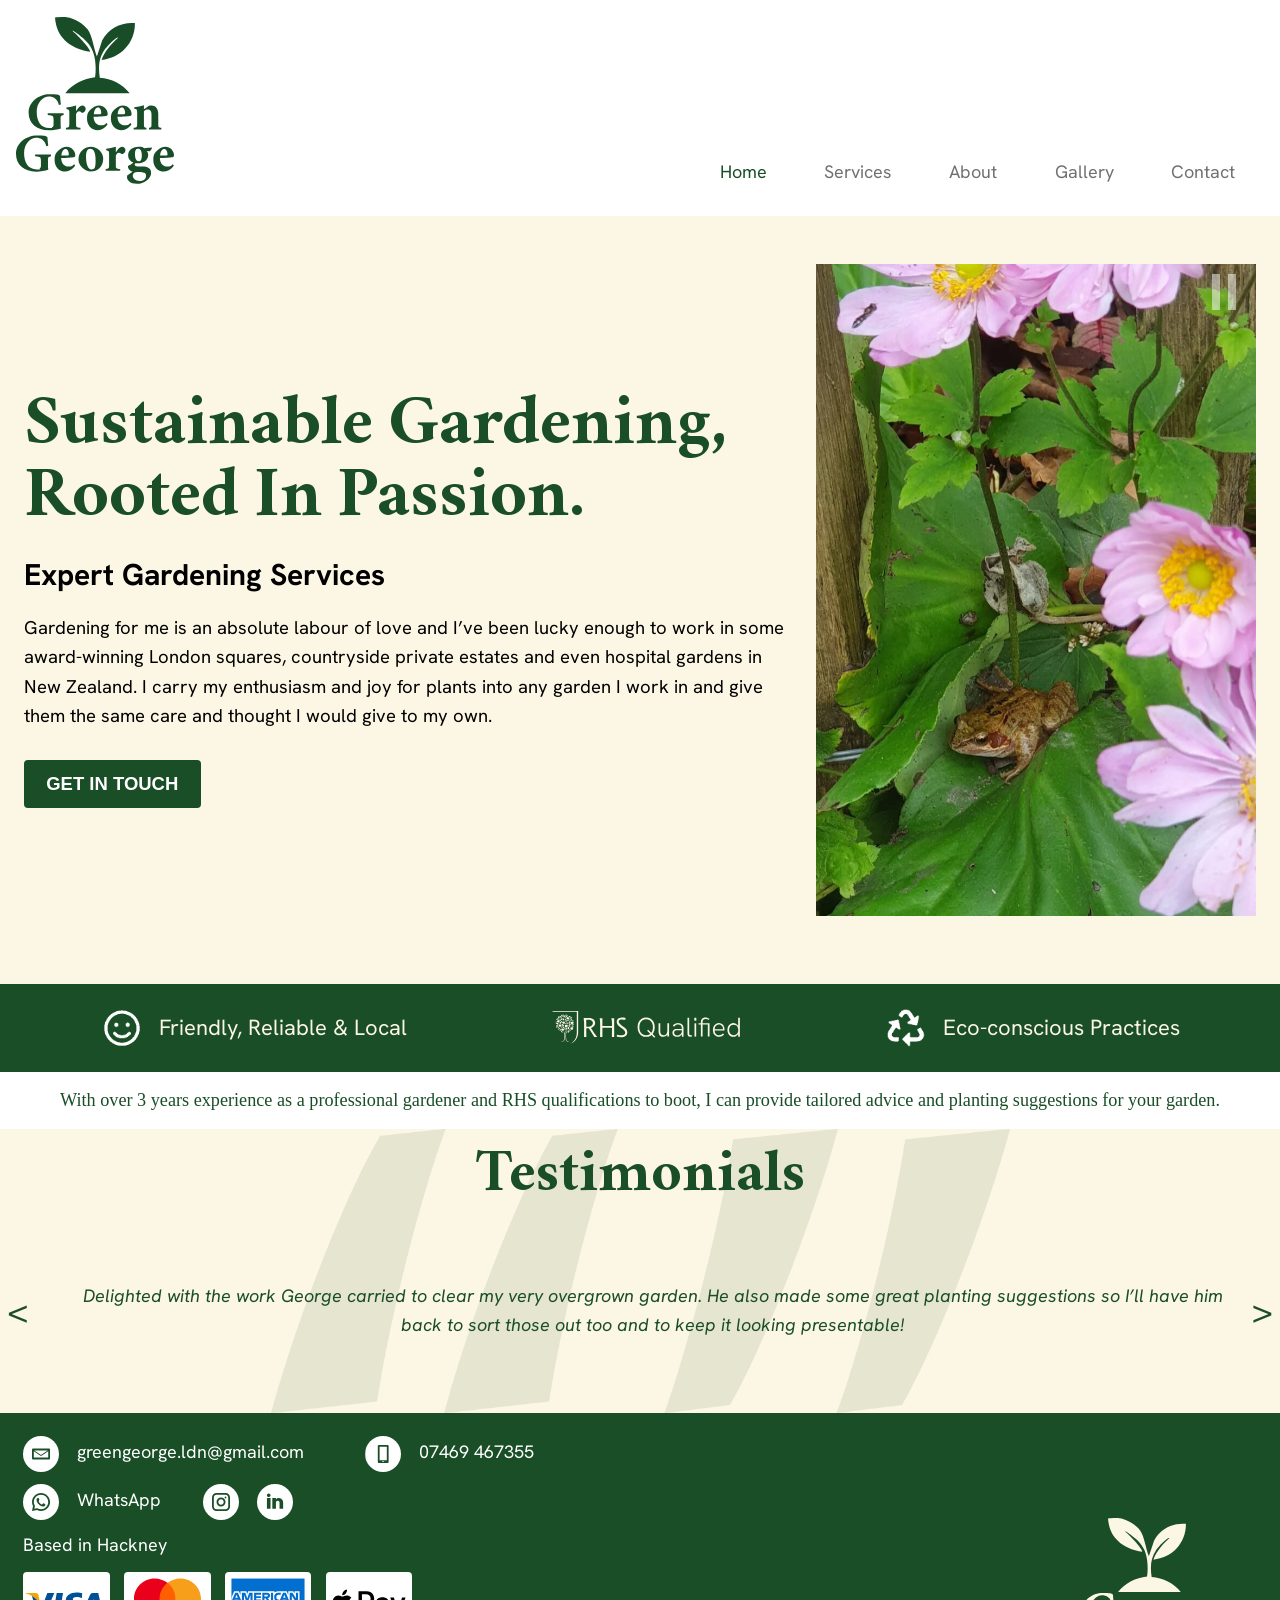
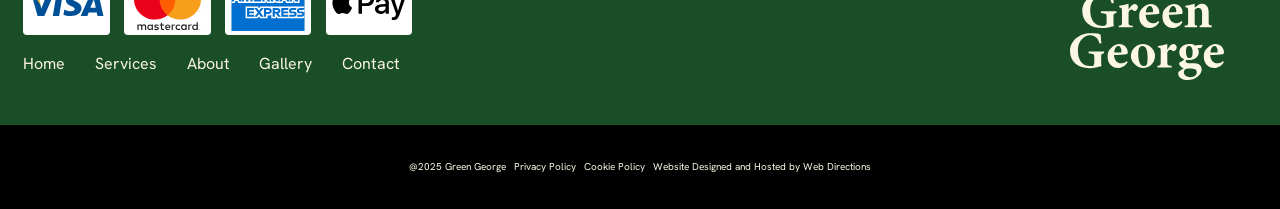
==== commit 2172aa72: "allow testimonials to be stopped no-js" ====
--- a/index.html
+++ b/index.html
@@ -231,6 +231,10 @@
         </section>
         <section class="testimonials">
           <h2>Testimonials</h2>
+          <input type="checkbox" id="back" hidden/>
+          <label for="back"></label>
+          <input type="checkbox" id="forth" hidden/>
+          <label for="forth"></label>
           <div>
             <article>
               <p>
--- a/resources/css/main.css
+++ b/resources/css/main.css
@@ -556,22 +556,45 @@
     transform: translateX(0);
   }
   25% {
-    transform: translateX(-105%);
+    transform: translateX(-100%);
   }
   47% {
-    transform: translateX(-105%);
+    transform: translateX(-100%);
   }
   50% {
-    transform: translateX(-210%);
+    transform: translateX(-200%);
   }
   72% {
-    transform: translateX(-210%);
+    transform: translateX(-200%);
   }
   75% {
-    transform: translateX(-315%);
+    transform: translateX(-300%);
   }
   100% {
-    transform: translateX(-315%);
+    transform: translateX(-300%);
+  }
+}
+@keyframes testnojs {
+  22% {
+    transform: translateX(0);
+  }
+  25% {
+    transform: translateX(calc(-100% + 3rem));
+  }
+  47% {
+    transform: translateX(calc(-100% + 3rem));
+  }
+  50% {
+    transform: translateX(-200%);
+  }
+  72% {
+    transform: translateX(-200%);
+  }
+  75% {
+    transform: translateX(-300%);
+  }
+  100% {
+    transform: translateX(-300%);
   }
 }
 @keyframes gallery {
@@ -675,10 +698,16 @@
   font-style: normal;
   font-display: swap;
 }
+/*
 @font-face {
   font-family: "Handwritten";
   src: url("../fonts/AlexBrush-Regular.ttf") format("truetype");
 }
+  */
+html {
+  scroll-behavior: smooth;
+}
+
 body {
   font-family: "Lucida Sans", "Lucida Sans Regular", "Lucida Grande", "Lucida Sans Unicode", Geneva, Verdana, sans-serif;
   font-family: "Hanken Grotesk", sans-serif;
@@ -906,25 +935,9 @@
   color: white;
 }
 
-@media only screen and (min-width: 769px) {
-  .eco {
-    font-size: calc(18px + 4 * (100vw - 769px) / 511);
-  }
-  header nav ul li a {
-    padding: 0 1.6em;
-    font-size: 1.125rem;
-    color: rgb(25, 78, 39);
-    transition: transform 0.2s ease-out;
-  }
-  header nav ul li a:hover {
-    color: rgb(25, 78, 39);
-    background-color: transparent !important;
-    transform: scale(125%);
-  }
-}
-@media only screen and (min-width: 1025px) {
-  .mission article p:first-child {
-    font-size: calc(24px + 2 * (100vw - 1025px) / 255);
+@media only screen and (max-width: 480px) {
+  .testimonials article:nth-child(3) p {
+    line-height: 1;
   }
 }
 @media only screen and (max-width: 768px) {
@@ -947,6 +960,43 @@
 #contact header > nav > ul > li:nth-child(4) > a:visited {
     color: white;
     background-color: hsl(0deg, 0%, 33%);
+  }
+}
+@media only screen and (min-width: 769px) {
+  .eco {
+    font-size: calc(18px + 4 * (100vw - 769px) / 511);
+  }
+  header nav ul li a {
+    padding: 0 1.6em;
+    font-size: 1.125rem;
+    color: hsl(0deg, 0%, 44%);
+    transition: transform 0.2s ease-out;
+  }
+  header nav ul li a:hover {
+    color: rgb(25, 78, 39);
+    background-color: transparent !important;
+    transform: scale(125%);
+  }
+  #home header > nav > ul > li:nth-child(1) > a:link,
+#home header > nav > ul > li:nth-child(1) > a:visited {
+    color: rgb(25, 78, 39);
+  }
+  #about header > nav > ul > li:nth-child(2) > a:link,
+#about header > nav > ul > li:nth-child(2) > a:visited {
+    color: rgb(25, 78, 39);
+  }
+  #gallery header > nav > ul > li:nth-child(3) > a:link,
+#gallery header > nav > ul > li:nth-child(3) > a:visited {
+    color: rgb(25, 78, 39);
+  }
+  #contact header > nav > ul > li:nth-child(4) > a:link,
+#contact header > nav > ul > li:nth-child(4) > a:visited {
+    color: rgb(25, 78, 39);
+  }
+}
+@media only screen and (min-width: 1025px) {
+  .mission article p:first-child {
+    font-size: calc(24px + 2 * (100vw - 1025px) / 255);
   }
 }
 body > div {
@@ -993,7 +1043,6 @@
 }
 body > div > header > a {
   width: 120px;
-  height: 126.7px;
   display: block;
 }
 body > div > header > a svg path {
@@ -1171,6 +1220,8 @@
   display: -webkit-flex;
   display: flex;
   flex-wrap: wrap;
+  justify-content: space-between;
+  column-gap: 1vw;
 }
 html body > div > main section.testimonials h2 {
   -webkit-box: 0;
@@ -1186,11 +1237,11 @@
   display: -webkit-flex;
   display: flex;
   flex-wrap: nowrap;
-  -webkit-box: 9;
-  -moz-box: 9;
-  -webkit-flex: 9 1 10em;
-  -ms-flex: 9 1 10em;
-  flex: 9 1 10em;
+  -webkit-box: 0;
+  -moz-box: 0;
+  -webkit-flex: 0 0 92vw;
+  -ms-flex: 0 0 92vw;
+  flex: 0 0 92vw;
   min-width: 80%;
   overflow-x: hidden;
   position: relative;
@@ -1212,8 +1263,8 @@
   -ms-flex-pack: center;
   -webkit-justify-content: center;
   justify-content: center;
-  margin: 0 0.5rem;
-  padding: 0 0.5rem;
+  margin: 0;
+  padding: 0;
   -o-animation: testo 28s linear 100ms infinite normal forwards;
   -moz-animation: testo 28s linear 100ms infinite normal forwards;
   -webkit-animation: testo 28s linear 100ms infinite normal forwards;
@@ -1225,6 +1276,12 @@
   -webkit-flex: 0 0 0.5em;
   -ms-flex: 0 0 0.5em;
   flex: 0 0 0.5em;
+}
+html body > div > main section.testimonials > p:first-of-type {
+  margin-right: 1%;
+}
+html body > div > main section.testimonials > p:last-of-type {
+  margin-left: 1%;
 }
 html.js main section.testimonials {
   display: -webkit-box;
@@ -1272,6 +1329,34 @@
   opacity: 0;
 }
 html.js main section.testimonials:hover > p {
+  opacity: 1;
+}
+html.no-js body > div > main section.testimonials > label {
+  display: block;
+  min-height: 100%;
+  margin: auto;
+  z-index: 5;
+  cursor: pointer;
+  font-size: 2rem;
+  opacity: 0;
+  transition: opacity 1s linear;
+}
+html.no-js body > div > main section.testimonials > label:after {
+  content: "<";
+}
+html.no-js body > div > main section.testimonials > label[for=forth] {
+  order: 3;
+}
+html.no-js body > div > main section.testimonials > label[for=forth]:after {
+  content: ">";
+}
+html.no-js body > div > main section.testimonials > input:checked ~ div article {
+  -o-animation: none;
+  -moz-animation: none;
+  -webkit-animation: none;
+  animation: none;
+}
+html.no-js body > div > main section.testimonials:hover label {
   opacity: 1;
 }
 
@@ -1308,7 +1393,6 @@
   }
   body > div > header > a {
     width: 158px;
-    height: 167px;
     display: block;
   }
   main .eco {
@@ -1442,10 +1526,10 @@
   5% {
     opacity: 1;
   }
-  50% {
+  70% {
     opacity: 1;
   }
-  51% {
+  71% {
     --img-animps: paused;
   }
   100% {
@@ -1458,15 +1542,6 @@
   min-height: 100%;
   line-height: 1.6;
   position: relative;
-}
-html #home #player #anim1:checked ~ label[for=anim1] {
-  width: 36px;
-  height: 36px;
-  border-style: solid;
-  border-width: 18px;
-  border-style: double;
-  border-width: 0px 0 0px 24px;
-  opacity: 0.5;
 }
 html #home #player label[for=anim1] {
   z-index: 123;
@@ -1475,12 +1550,28 @@
   position: absolute;
   right: 1.4rem;
   top: 1.4rem;
+  width: 36px;
+  height: 36px;
+  border-style: double;
+  border-width: 0 0 0 24px;
+  border-color: rgba(255, 255, 255, 0.5);
+}
+html #home #player label[for=anim1]:hover {
+  border-color: transparent transparent transparent rgb(255, 255, 255);
+}
+html #home #player #anim1:checked ~ label[for=anim1] {
+  width: auto;
+  height: auto;
   border-style: solid;
   border-width: 18px 0px 18px 36px;
   border-color: transparent transparent transparent rgba(255, 255, 255, 0.5);
 }
-html #home #player label[for=anim1]:hover {
+html #home #player #anim1:checked ~ label[for=anim1]:hover {
   border-color: transparent transparent transparent rgb(255, 255, 255);
+}
+html #home #player #anim1:checked ~ aside figure {
+  --animps: paused;
+  --img-animps: paused !important;
 }
 html #home #player aside {
   overflow: hidden;
@@ -1494,6 +1585,10 @@
   position: absolute;
   opacity: 0;
   width: 100%;
+  will-change: opacity;
+}
+html #home #player aside > figure:first-child {
+  opacity: 1;
 }
 html #home #player aside > figure img {
   animation-direction: alternate;
@@ -1518,18 +1613,6 @@
   font-size: 1.29em;
   margin: 0.5em 0;
 }
-html #home #player #anim1:checked ~ aside figure {
-  --animps: running;
-  --img-animps: paused;
-  --animn: none;
-}
-html #home #player #anim1:not(:checked) ~ aside figure:first-child {
-  opacity: 1;
-}
-html #home #player #anim1:not(:checked) ~ aside figure {
-  --animps: paused;
-  --img-animps: paused !important;
-}
 html #home #player.c-mm {
   --index: 0;
   --animdur: 64000ms;
@@ -1542,11 +1625,15 @@
 html #home #player:hover #anim1:checked ~ label[for=anim1] {
   opacity: 1;
 }
+html #home #player #anim1:not(:checked) ~ aside figure {
+  --animps: running;
+  --img-animps: running;
+}
 html #home .mission {
   padding: 1rem;
 }
 html #home .mission article p:first-child {
-  font-family: "Handwritten", cursive;
+  font-family: "Trebuchet", cursive;
   text-align: center;
   color: rgb(25, 78, 39);
   font-size: 1.3em;
@@ -1737,7 +1824,7 @@
   padding: 1rem;
 }
 html #services .mission article p:first-child {
-  font-family: "Handwritten", cursive;
+  font-family: "Trebuchet", cursive;
   text-align: center;
   color: rgb(25, 78, 39);
   font-size: 1.3em;
@@ -1956,10 +2043,12 @@
     transform: translateX(-109.5%);
   }
 }
-html #about nav.eco {
-  padding: 0.7em 3em;
-}
-html #about nav.eco ul {
+#about nav.eco {
+  padding: 0.7em;
+  padding-left: clamp(1em, 2vw, 2em);
+  padding-right: clamp(1em, 2vw, 2em);
+}
+#about nav.eco ul {
   display: -webkit-box;
   display: -moz-box;
   display: -ms-flexbox;
@@ -1969,7 +2058,7 @@
   gap: 0.7em;
   font-size: 1.25em;
 }
-html #about nav.eco ul li {
+#about nav.eco ul li {
   position: relative;
   -webkit-box: 0;
   -moz-box: 0;
@@ -1980,7 +2069,7 @@
   background-size: 12%;
   background-position: left center;
 }
-html #about nav.eco ul li:nth-child(2) {
+#about nav.eco ul li:nth-child(2) {
   -webkit-box: 1;
   -moz-box: 1;
   -webkit-flex: 1 1 100%;
@@ -1990,10 +2079,10 @@
   background-size: contain;
   background-position: center;
 }
-html #about nav.eco ul li:first-child {
+#about nav.eco ul li:first-child {
   margin-left: auto;
 }
-html #about main > section:first-of-type {
+#about main > section:first-of-type {
   display: -webkit-box;
   display: -moz-box;
   display: -ms-flexbox;
@@ -2003,7 +2092,7 @@
   font-size: 1.125rem;
   padding: 3.25em 1.5em 2em;
 }
-html #about main > section:first-of-type a {
+#about main > section:first-of-type a {
   -webkit-box: 14;
   -moz-box: 14;
   -webkit-flex: 14 1 1em;
@@ -2014,42 +2103,32 @@
   left: -9999px;
   top: auto;
 }
-html #about main > section:first-of-type a img {
+#about main > section:first-of-type a img {
   display: block;
   width: 100%;
   height: 100%;
   object-fit: cover;
 }
-html #about main > section:first-of-type article {
+#about main > section:first-of-type article {
   -webkit-box: 8;
   -moz-box: 8;
   -webkit-flex: 8 1 1em;
   -ms-flex: 8 1 1em;
   flex: 8 1 1em;
 }
-html #about main > section:first-of-type article h2 {
+#about main > section:first-of-type article h2 {
   font-size: 4em;
   line-height: 1;
 }
-html #about main > section:first-of-type article > p {
+#about main > section:first-of-type article > p {
   font-size: 1em;
 }
-html #about main > section:first-of-type article > p:first-of-type {
+#about main > section:first-of-type article > p:first-of-type {
   color: rgb(25, 78, 39);
   font-size: 1.33em;
   margin: 0 0 1em;
 }
-html #about main > section:first-of-type article ul {
-  font-size: 1em;
-}
-html #about .testimonials {
-  font-size: 1.125rem;
-}
-html #about .testimonials h2 {
-  font-size: 3.3em;
-  margin: 0;
-}
-html #about .testimonials article p {
+#about main > section:first-of-type article ul {
   font-size: 1em;
 }
 
@@ -2111,13 +2190,9 @@
   }
   #about main .testimonials {
     background-size: 50%;
-    padding: 1em 2em;
-  }
-  #about main .testimonials div article {
-    padding: 0 4em;
-  }
-}
-@keyframes auto {
+  }
+}
+@keyframes autoplay {
   .1% {
     --img-animps: running;
     opacity: 0;
@@ -2232,7 +2307,7 @@
     display: block;
   }
 }
-@media only screen and (min-width: 102px) {
+@media only screen and (min-width: 1025px) {
   #gallery main > section:first-of-type > div {
     display: grid;
     row-gap: 0.7%;
@@ -2535,9 +2610,13 @@
 }
 #gallery #lightbox.zoom figure {
   max-width: 16em;
+  min-height: 100%;
+  max-height: 100%;
 }
 #gallery #lightbox.zoom .lscp figure {
   max-width: 26em;
+  min-height: 100%;
+  max-height: 100%;
 }
 
 .js #gal a {
@@ -2596,9 +2675,8 @@
   border-color: transparent transparent transparent rgb(255, 255, 255);
 }
 #gallery #lightbox #anim1:checked ~ main a {
-  --animps: running;
+  --animps: running !important;
   --img-animps: paused;
-  --animn: none;
 }
 #gallery #lightbox #anim1:not(:checked) ~ main a:first-of-type {
   opacity: 1;
@@ -2608,6 +2686,10 @@
   --img-animps: paused !important;
 }
 #gallery #lightbox main.c-mm {
+  position: relative;
+  min-height: 100%;
+  margin: 0 5vw;
+  overflow: hidden;
   --index: 0;
   --animdur: 32000ms;
   --animps: paused;
@@ -2615,13 +2697,9 @@
   --slides: 17;
   --animtf: ease-out;
   --z: 100;
-  position: relative;
-  min-height: 100%;
-  margin: 0 5vw;
-  overflow: hidden;
 }
 #gallery #lightbox main.c-mm > a {
-  animation: auto var(--animdur) infinite 2s;
+  animation: autoplay var(--animdur) infinite 2s;
   animation-delay: calc(var(--index) * var(--animdur) / 17);
   animation-play-state: var(--animps);
   position: absolute;
@@ -2629,6 +2707,8 @@
   width: 100%;
   --animps: paused;
   overflow: hidden;
+  min-height: 100%;
+  min-width: 100%;
 }
 #gallery #lightbox main.c-mm > a img {
   animation-direction: alternate;
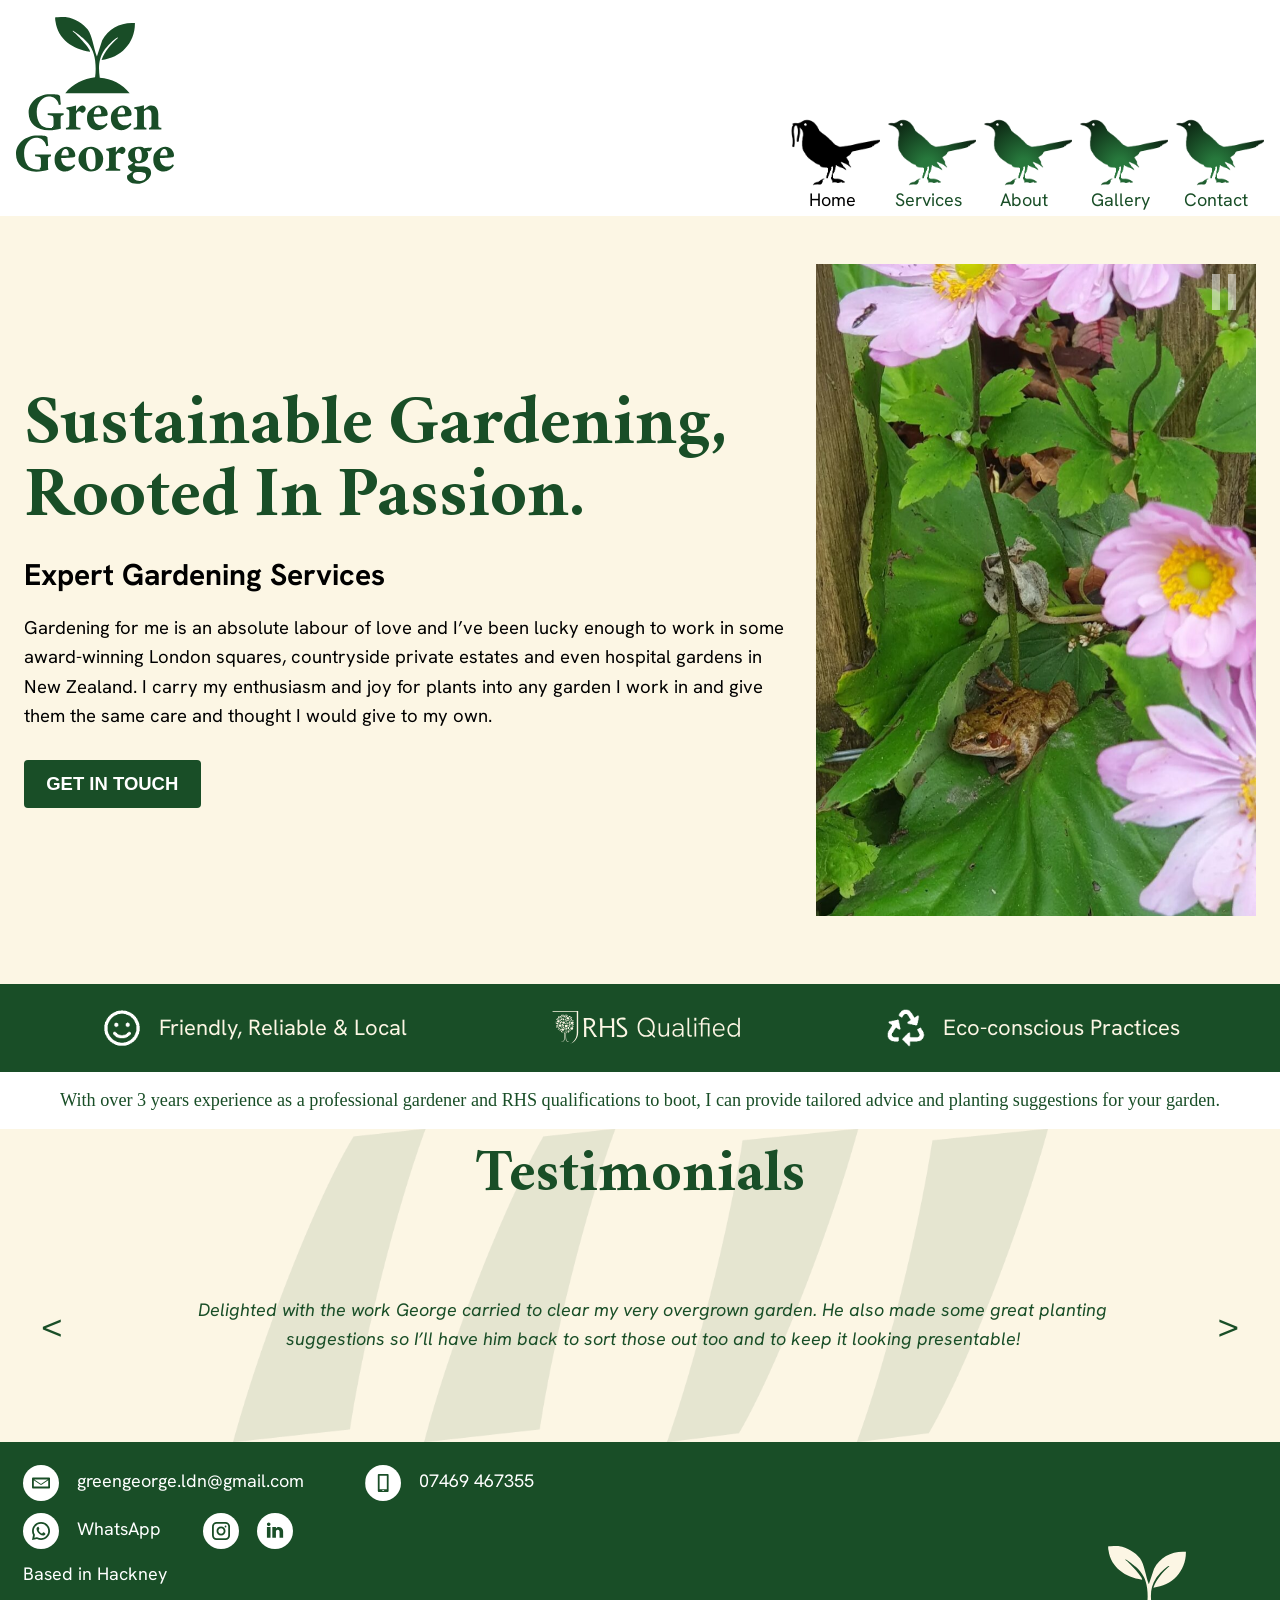
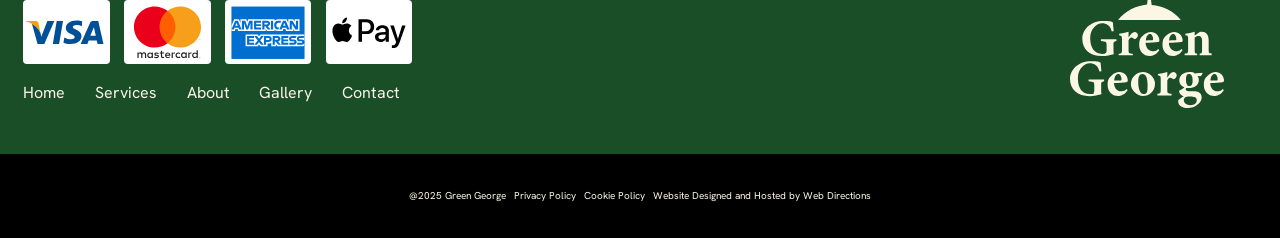
==== commit 982dc0a1: "blackbird flip" ====
--- a/index.html
+++ b/index.html
@@ -35,6 +35,10 @@
     <link rel="preconnect" href="https://fonts.gstatic.com" crossorigin />
     <link
       href="https://fonts.googleapis.com/css2?family=Hanken+Grotesk:ital,wght@0,100..900;1,100..900&display=swap"
+      rel="stylesheet"
+    />
+    <link
+      href="https://fonts.googleapis.com/css2?family=Inter:ital,opsz,wght@0,14..32,100..900;1,14..32,100..900&display=swap"
       rel="stylesheet"
     />
     <script>
@@ -127,75 +131,54 @@
           <input type="checkbox" id="anim1" name="slideshow" hidden />
           <label class="c-mm__play" for="anim1"></label>
           <aside>
-            <figure style="--animn: kb-t; --index: 0; --y: 60%"
-            >
+            <figure style="--animn: kb-t; --index: 0; --y: 60%">
               <img src="resources/images/10PLTMGGEh8.jpg" />
             </figure>
-            <figure style="--animn: kb-tr; --index: 1; --y: 60%"
-            >
+            <figure style="--animn: kb-tr; --index: 1; --y: 60%">
               <img src="resources/images/20241104_131502.jpg" />
             </figure>
-            <figure style="--animn: kb-bl; --index: 2; --x: 55%"
-            >
+            <figure style="--animn: kb-bl; --index: 2; --x: 55%">
               <img src="resources/images/20241114_094758.jpg" />
             </figure>
-            <figure style="--animn: kb-tl; --index: 3; --y: 35%"
-            >
+            <figure style="--animn: kb-tl; --index: 3; --y: 35%">
               <img src="resources/images/IMG_0311.jpg" />
             </figure>
 
-            <figure style="--animn: kb-r; --index: 4; --y: 55%"
-            >
+            <figure style="--animn: kb-r; --index: 4; --y: 55%">
               <img src="resources/images/IMG_0324.jpg" />
             </figure>
-            <figure style="--animn: kb-t; --index: 5"
-            >
+            <figure style="--animn: kb-t; --index: 5">
               <img src="resources/images/IMG_0229.jpg" />
             </figure>
-            <figure style="--animn: kb-tl; --index: 6; --y: 10%"
-            >
+            <figure style="--animn: kb-tl; --index: 6; --y: 10%">
               <img src="resources/images/IMG_0558.jpg" />
             </figure>
 
-            <figure style="--animn: kb-tr; --index: 7; --y: 80%"
-            >
+            <figure style="--animn: kb-tr; --index: 7; --y: 80%">
               <img src="resources/images/IMG_1395.jpg" />
             </figure>
-            <figure style="--animn: kb-br; --index: 8; --y: 70%"
-            >
+            <figure style="--animn: kb-br; --index: 8; --y: 70%">
               <img src="resources/images/IMG_1442.jpg" />
             </figure>
-            <figure style="--animn: kb-t; --index: 9"
-            >
+            <figure style="--animn: kb-t; --index: 9">
               <img src="resources/images/IMG_1477.jpg" />
             </figure>
-            <figure style="--animn: kb-tr; --index: 10; --y: 60%"
-            >
+            <figure style="--animn: kb-tr; --index: 10; --y: 60%">
               <img src="resources/images/IMG_0388.jpg" />
             </figure>
-            <figure style="--animn: kb-bl; --index: 11; --y: 80%"
-            >
+            <figure style="--animn: kb-bl; --index: 11; --y: 80%">
               <img src="resources/images/IMG_1478.jpg" />
             </figure>
-            <figure style="--animn: kb-bl; --index: 12"
-            >
+            <figure style="--animn: kb-bl; --index: 12">
               <img src="resources/images/IMG_0556.jpg" />
             </figure>
-            <figure style="--animn: kb-b; --index: 13; --y: 60%"
-            >
+            <figure style="--animn: kb-b; --index: 13; --y: 60%">
               <img src="resources/images/IMG_1485.jpg" />
             </figure>
-            <figure style="--animn: kb-bl; --index: 14"
-            >
+            <figure style="--animn: kb-bl; --index: 14">
               <img src="resources/images/IMG_1530.jpg" />
             </figure>
-            <figure style="
-                --animn: kb-bl;
-                --index: 15;
-                --x: 90%;
-                --y: 10%;
-              "
-            >
+            <figure style="--animn: kb-bl; --index: 15; --x: 90%; --y: 10%">
               <img src="resources/images/IMG_1531.jpg" />
             </figure>
           </aside>
@@ -231,9 +214,9 @@
         </section>
         <section class="testimonials">
           <h2>Testimonials</h2>
-          <input type="checkbox" id="back" hidden/>
+          <input type="checkbox" id="back" hidden />
           <label for="back"></label>
-          <input type="checkbox" id="forth" hidden/>
+          <input type="checkbox" id="forth" hidden />
           <label for="forth"></label>
           <div>
             <article>
--- a/resources/css/main.css
+++ b/resources/css/main.css
@@ -738,7 +738,7 @@
 }
 header nav ul li a:hover {
   color: white;
-  background-color: hsl(104deg, 96%, 9%) !important;
+  background-color: hsl(104deg, 96%, 9%);
 }
 
 main > section {
@@ -946,18 +946,23 @@
     color: white;
     background-color: hsl(0deg, 0%, 33%);
   }
-  #about header > nav > ul > li:nth-child(2) > a:link,
-#about header > nav > ul > li:nth-child(2) > a:visited {
+  #services header > nav > ul > li:nth-child(2) > a:link,
+#services header > nav > ul > li:nth-child(2) > a:visited {
     color: white;
     background-color: hsl(0deg, 0%, 33%);
   }
-  #gallery header > nav > ul > li:nth-child(3) > a:link,
-#gallery header > nav > ul > li:nth-child(3) > a:visited {
+  #about header > nav > ul > li:nth-child(3) > a:link,
+#about header > nav > ul > li:nth-child(3) > a:visited {
     color: white;
     background-color: hsl(0deg, 0%, 33%);
   }
-  #contact header > nav > ul > li:nth-child(4) > a:link,
-#contact header > nav > ul > li:nth-child(4) > a:visited {
+  #gallery header > nav > ul > li:nth-child(4) > a:link,
+#gallery header > nav > ul > li:nth-child(4) > a:visited {
+    color: white;
+    background-color: hsl(0deg, 0%, 33%);
+  }
+  #contact header > nav > ul > li:nth-child(5) > a:link,
+#contact header > nav > ul > li:nth-child(5) > a:visited {
     color: white;
     background-color: hsl(0deg, 0%, 33%);
   }
@@ -966,32 +971,86 @@
   .eco {
     font-size: calc(18px + 4 * (100vw - 769px) / 511);
   }
+  header nav {
+    margin: 0 0 -2rem;
+  }
+  header nav ul li {
+    text-align: center;
+  }
   header nav ul li a {
-    padding: 0 1.6em;
+    padding: 4.5rem 0 0.25rem;
+    display: -webkit-box;
+    display: -moz-box;
+    display: -ms-flexbox;
+    display: -webkit-flex;
+    display: flex;
+    flex-wrap: nowrap;
+    flex-flow: column;
+    justify-content: end;
     font-size: 1.125rem;
-    color: hsl(0deg, 0%, 44%);
-    transition: transform 0.2s ease-out;
+    text-align: center;
+    color: rgb(25, 78, 39);
+    max-width: 6rem;
+    min-width: 6rem;
+    min-height: 4rem;
+    border: solid 0 white;
+    background: rgb(25, 78, 39) no-repeat url("../assets/blackbird_eat.png") 50% 20%/cover;
+    background-image: url("../assets/blackbird_eat.png"), radial-gradient(#27783c 10%, black);
+    transition: all 0.2s ease-out;
   }
   header nav ul li a:hover {
     color: rgb(25, 78, 39);
-    background-color: transparent !important;
-    transform: scale(125%);
-  }
-  #home header > nav > ul > li:nth-child(1) > a:link,
-#home header > nav > ul > li:nth-child(1) > a:visited {
+    background-image: url("../assets/blackbird_sq.png"), radial-gradient(rgb(25, 78, 39) 10%, black);
+  }
+  #home header > nav > ul > li:nth-child(1) a:link,
+#home header > nav > ul > li:nth-child(1) a:visited {
+    background: black no-repeat url("../assets/blackbird_sq.png") 50% 20%/cover;
+    color: black;
+  }
+  #home header > nav > ul > li:nth-child(1) a:link:hover,
+#home header > nav > ul > li:nth-child(1) a:visited:hover {
     color: rgb(25, 78, 39);
-  }
-  #about header > nav > ul > li:nth-child(2) > a:link,
-#about header > nav > ul > li:nth-child(2) > a:visited {
+    background-image: url("../assets/blackbird_eat.png");
+  }
+  #services header > nav > ul > li:nth-child(2) a:link,
+#services header > nav > ul > li:nth-child(2) a:visited {
+    background: black no-repeat url("../assets/blackbird_sq.png") 50% 20%/cover;
+    color: black;
+  }
+  #services header > nav > ul > li:nth-child(2) a:link:hover,
+#services header > nav > ul > li:nth-child(2) a:visited:hover {
     color: rgb(25, 78, 39);
-  }
-  #gallery header > nav > ul > li:nth-child(3) > a:link,
-#gallery header > nav > ul > li:nth-child(3) > a:visited {
+    background-image: url("../assets/blackbird_eat.png");
+  }
+  #about header > nav > ul > li:nth-child(3) a:link,
+#about header > nav > ul > li:nth-child(3) a:visited {
+    background: black no-repeat url("../assets/blackbird_sq.png") 50% 20%/cover;
+    color: black;
+  }
+  #about header > nav > ul > li:nth-child(3) a:link:hover,
+#about header > nav > ul > li:nth-child(3) a:visited:hover {
     color: rgb(25, 78, 39);
-  }
-  #contact header > nav > ul > li:nth-child(4) > a:link,
-#contact header > nav > ul > li:nth-child(4) > a:visited {
+    background-image: url("../assets/blackbird_eat.png");
+  }
+  #gallery header > nav > ul > li:nth-child(4) a:link,
+#gallery header > nav > ul > li:nth-child(4) a:visited {
+    background: black no-repeat url("../assets/blackbird_sq.png") 50% 20%/cover;
+    color: black;
+  }
+  #gallery header > nav > ul > li:nth-child(4) a:link:hover,
+#gallery header > nav > ul > li:nth-child(4) a:visited:hover {
     color: rgb(25, 78, 39);
+    background-image: url("../assets/blackbird_eat.png");
+  }
+  #contact header > nav > ul > li:nth-child(5) a:link,
+#contact header > nav > ul > li:nth-child(5) a:visited {
+    background: black no-repeat url("../assets/blackbird_sq.png") 50% 20%/cover;
+    color: black;
+  }
+  #contact header > nav > ul > li:nth-child(5) a:link:hover,
+#contact header > nav > ul > li:nth-child(5) a:visited:hover {
+    color: rgb(25, 78, 39);
+    background-image: url("../assets/blackbird_eat.png");
   }
 }
 @media only screen and (min-width: 1025px) {
@@ -1271,17 +1330,25 @@
   animation: testo 28s linear 100ms infinite normal forwards;
 }
 html body > div > main section.testimonials > p {
-  -webkit-box: 0;
-  -moz-box: 0;
-  -webkit-flex: 0 0 0.5em;
-  -ms-flex: 0 0 0.5em;
-  flex: 0 0 0.5em;
+  -webkit-box: 1;
+  -moz-box: 1;
+  -webkit-flex: 1 1 0.5em;
+  -ms-flex: 1 1 0.5em;
+  flex: 1 1 0.5em;
 }
 html body > div > main section.testimonials > p:first-of-type {
   margin-right: 1%;
 }
 html body > div > main section.testimonials > p:last-of-type {
   margin-left: 1%;
+}
+@media (pointer: coarse) {
+  html body > div > main section.testimonials > div {
+    min-width: 70%;
+  }
+  html body > div > main section.testimonials > p {
+    font-size: 3rem !important;
+  }
 }
 html.js main section.testimonials {
   display: -webkit-box;
@@ -1299,11 +1366,11 @@
   flex: 1 1 100%;
 }
 html.js main section.testimonials div {
-  -webkit-box: 9;
-  -moz-box: 9;
-  -webkit-flex: 9 1 10em;
-  -ms-flex: 9 1 10em;
-  flex: 9 1 10em;
+  -webkit-box: 0;
+  -moz-box: 0;
+  -webkit-flex: 0 0 50vw;
+  -ms-flex: 0 0 50vw;
+  flex: 0 0 50vw;
 }
 html.js main section.testimonials > p {
   font-size: 2em;
@@ -1325,11 +1392,13 @@
 html.js main section.testimonials.animed div.transit article {
   transition: transform 1s linear;
 }
-html.js main section.testimonials.fade > p {
-  opacity: 0;
-}
-html.js main section.testimonials:hover > p {
-  opacity: 1;
+@media (pointer: fine) {
+  html.js main section.testimonials.fade > p {
+    opacity: 0;
+  }
+  html.js main section.testimonials:hover > p {
+    opacity: 1;
+  }
 }
 html.no-js body > div > main section.testimonials > label {
   display: block;
@@ -1815,8 +1884,8 @@
 }
 html #services section.services + div span {
   display: block;
-  width: calc(16px - 8 * (100vw - 320px) / 960);
-  height: calc(16px - 8 * (100vw - 320px) / 960);
+  width: 8px;
+  height: 8px;
   border-radius: 50%;
   background-color: rgba(255, 255, 255, 0.2);
 }
@@ -1919,6 +1988,9 @@
   html #services section.services div article p {
     padding: 0 2em;
   }
+  html #services header > nav > ul > li:nth-child(1) a:first-child:link {
+    background-image: url("../assets/blackbird_flip.png"), radial-gradient(#27783c 10%, black);
+  }
   html #services main > section:first-child {
     font-size: 1.005rem;
   }
@@ -2041,6 +2113,12 @@
   }
   html #services.js #services section.services div article.transform {
     transform: translateX(-109.5%);
+  }
+}
+@media (pointer: coarse) {
+  div#services #control span {
+    width: calc(16px - 8 * (100vw - 320px) / 960);
+    height: calc(16px - 8 * (100vw - 320px) / 960);
   }
 }
 #about nav.eco {
@@ -2176,6 +2254,9 @@
     -ms-flex: 1 1 1em;
     flex: 1 1 1em;
   }
+  html #about header > nav > ul > li:nth-child(-n+2) a:first-child:link {
+    background-image: url("../assets/blackbird_flip.png"), radial-gradient(#27783c 10%, black);
+  }
 }
 @media only screen and (min-width: 1025px) {
   #about section:first-of-type > a {
@@ -2305,6 +2386,9 @@
     height: auto;
     object-fit: cover;
     display: block;
+  }
+  #gallery header > nav > ul > li:nth-child(-n+3) a:first-child:link {
+    background-image: url("../assets/blackbird_flip.png"), radial-gradient(#27783c 10%, black);
   }
 }
 @media only screen and (min-width: 1025px) {
@@ -2754,6 +2838,11 @@
   margin: 0 0.7em 0 0;
 }
 
+@media only screen and (min-width: 769px) {
+  #contact header > nav > ul > li:nth-child(-n+4) a:first-child:link {
+    background-image: url("../assets/blackbird_flip.png"), radial-gradient(#27783c 10%, black);
+  }
+}
 #privacy main section article {
   margin: 0 5rem 1rem 12rem;
 }
